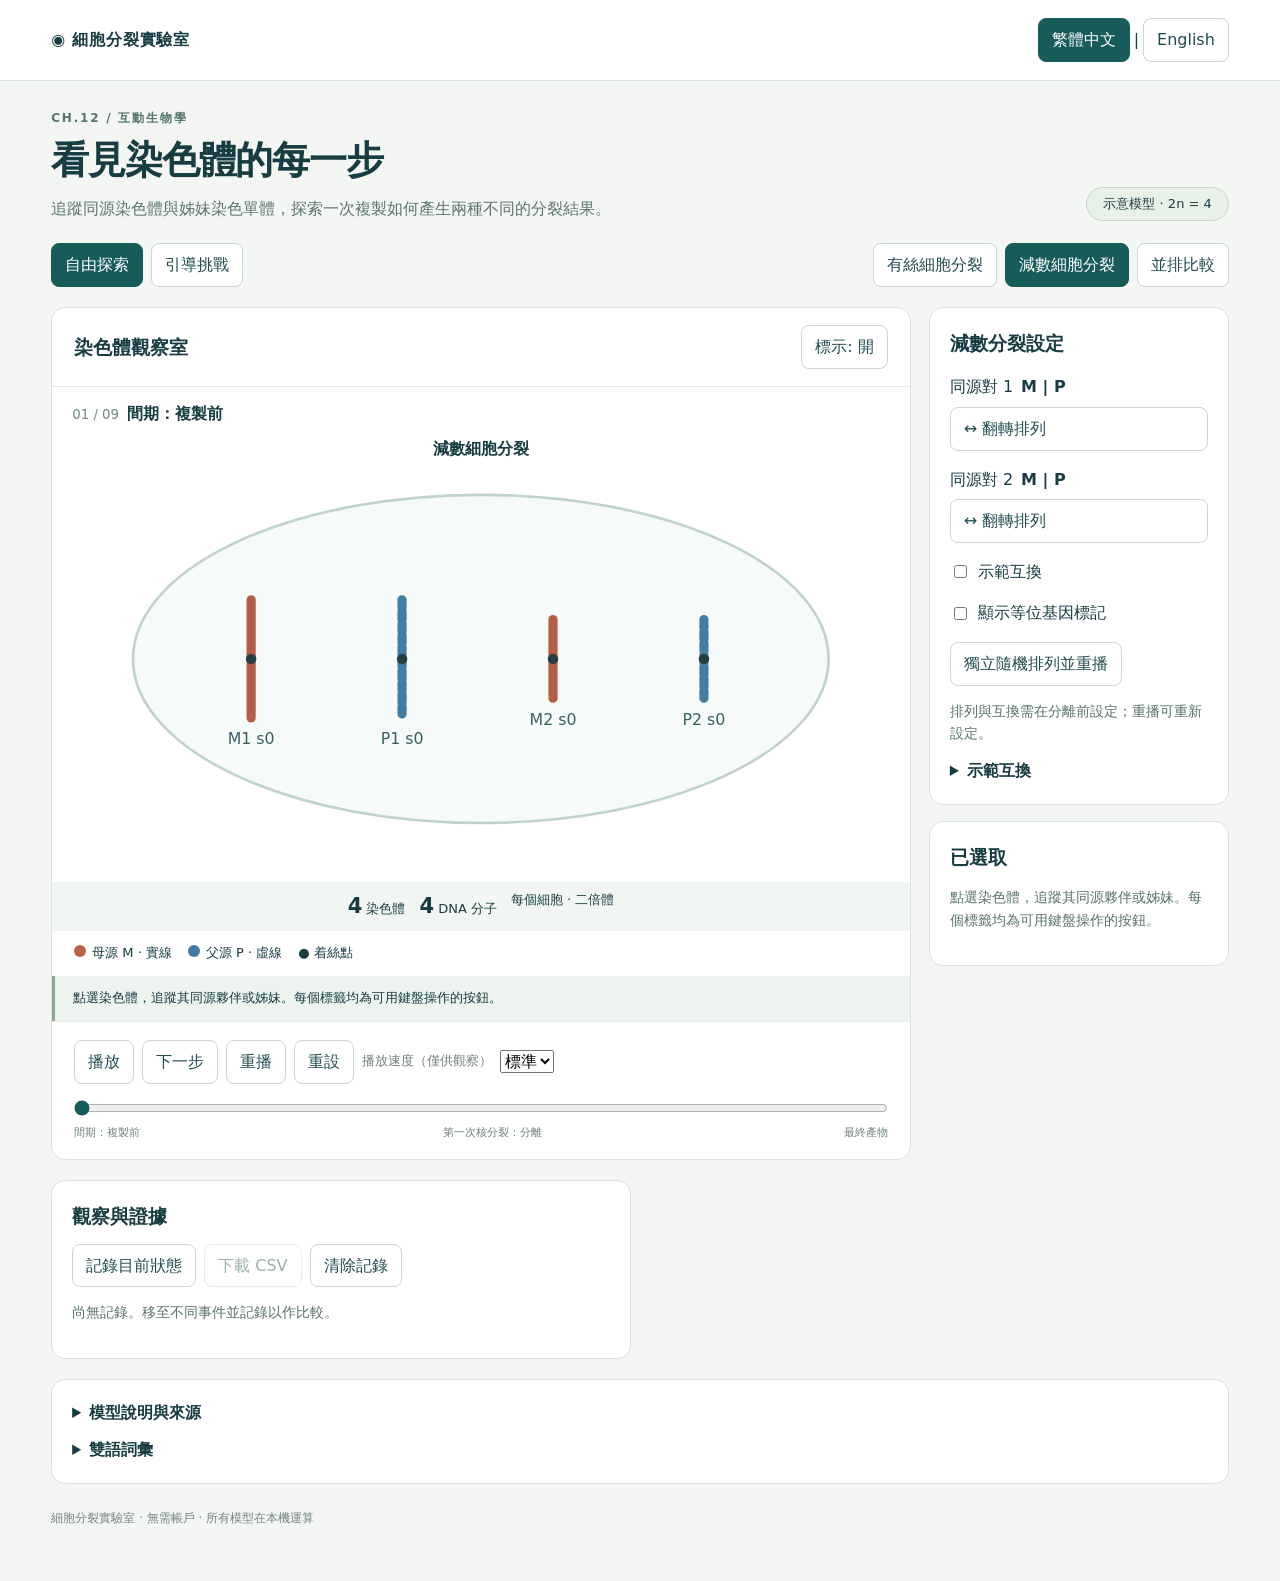
==== offline.html @ e0220c20 "Build bilingual chromosome division lab with offline edition and model checks" ====
<!doctype html><html lang="zh-Hant"><head><meta charset="utf-8"><meta name="viewport" content="width=device-width,initial-scale=1"><meta name="theme-color" content="#123e44"><title>Cell Division Lab</title><style>:root{font-family:Inter,"Noto Sans TC",system-ui,sans-serif;color:#173c42;background:#f3f6f3;line-height:1.6}*{box-sizing:border-box}body{margin:0}header{display:flex;justify-content:space-between;align-items:center;padding:18px 4%;background:#fff;border-bottom:1px solid #d7e1dd;gap:12px}.brand{font-weight:750;color:#173c42;text-decoration:none;letter-spacing:.05em}.language{display:flex;align-items:center;white-space:nowrap;gap:4px}button,select,textarea{font:inherit}button{border:1px solid #c8d7d3;background:#fff;color:#214d51;border-radius:8px;padding:8px 13px;cursor:pointer}button:hover{background:#e6f0ea}button.active,button.primary{background:#185c59;color:white;border-color:#185c59}button:disabled{opacity:.45;cursor:default}:focus-visible{outline:3px solid #d48a37;outline-offset:3px}main{max-width:1440px;margin:auto;padding:28px 4%}h1{font-size:clamp(26px,3vw,40px);line-height:1.25;margin:8px 0 12px;letter-spacing:-.03em}h2{font-size:19px;margin:0 0 12px}h3{font-size:16px}.eyebrow{font-size:12px;letter-spacing:.15em;color:#52766c;font-weight:bold}.intro{display:flex;justify-content:space-between;align-items:end;gap:25px;margin-bottom:22px}.intro p{max-width:790px;color:#5c7474;margin:0}.pill{border:1px solid #c6d8cc;background:#e8f1e8;border-radius:24px;padding:6px 16px;white-space:nowrap;font-size:13px}.toolbar{display:flex;flex-wrap:wrap;gap:8px;margin-bottom:20px}.layout{display:grid;grid-template-columns:minmax(0,1fr) 300px;gap:18px}.card{background:#fff;border:1px solid #d9e3de;border-radius:14px;overflow:hidden}.cardhead{padding:17px 22px;display:flex;justify-content:space-between;align-items:center;border-bottom:1px solid #e5ece8;gap:10px}.cardhead h2{margin:0}.stage{padding:14px 20px 0;display:flex;gap:8px;align-items:baseline}.stage small{color:#708784}.modelgrid{display:grid;grid-template-columns:1fr}.modelgrid.compare{grid-template-columns:1fr 1fr}.model{min-width:0}.model h3{text-align:center;margin:10px 0 0}.model svg{width:100%;display:block;min-height:260px;max-height:420px}.cell{fill:#f6faf8;stroke:#bfd3cc;stroke-width:2}.chromosome{cursor:pointer;outline:none}.chromosome.selected{filter:drop-shadow(0 0 5px #d7a23c)}.chromosome.related{filter:drop-shadow(0 0 3px #598b9d)}.chromosome:hover{opacity:.7}.svgtext{font-size:12px;fill:#375f62}.count{display:flex;justify-content:center;gap:14px;flex-wrap:wrap;padding:8px 10px;font-size:13px;background:#f1f6f2}.count strong{font-size:21px}.transport{padding:18px 22px;border-top:1px solid #e3ebe6}.row{display:flex;gap:8px;align-items:center;flex-wrap:wrap}input[type=range]{accent-color:#185c59;width:100%;margin:16px 0 8px}.events{display:flex;justify-content:space-between;font-size:11px;color:#6c807e;gap:8px}.sidebar{display:grid;align-content:start;gap:16px}.panel{padding:20px}.panel p{font-size:14px;color:#58716e}.control{margin:16px 0}.control label{display:flex;gap:8px;align-items:center}.control button{margin-top:7px;width:100%;text-align:left}.legend{font-size:13px;display:flex;flex-wrap:wrap;gap:16px;padding:12px 22px}.dot{display:inline-block;width:12px;height:12px;border-radius:50%;background:#bb6148;margin-right:6px}.dot.p{background:#447aa0}.notice{padding:12px 18px;background:#edf3ee;border-left:3px solid #8bab91;font-size:13px}.below{margin-top:20px;display:grid;grid-template-columns:1fr 1fr;gap:18px}details summary{cursor:pointer;font-weight:600}details p{font-size:14px}table{border-collapse:collapse;width:100%;font-size:13px}th,td{padding:9px;border-bottom:1px solid #e0e8e3;text-align:left;vertical-align:top}.scroll{overflow-x:auto}textarea{width:100%;min-height:100px;padding:10px;border:1px solid #bdcfc7;border-radius:8px}.feedback{background:#edf4eb;padding:12px;margin-top:12px}.qoptions{display:flex;gap:8px;flex-wrap:wrap;margin:12px 0}.muted{color:#70827d;font-size:13px}.terms{display:grid;grid-template-columns:1fr 1fr;gap:5px 20px;font-size:13px}footer{padding:25px 0;font-size:12px;color:#73847f}@media(max-width:950px){.layout{grid-template-columns:1fr}.sidebar{grid-template-columns:1fr 1fr}.below{grid-template-columns:1fr}.intro{display:block}.pill{display:inline-block;margin-top:14px}}@media(max-width:580px){header{padding:12px 4%}.brand{font-size:12px}.language button{padding:6px;font-size:12px}.sidebar{grid-template-columns:1fr}.modelgrid.compare{grid-template-columns:1fr}.cardhead{padding:14px;flex-wrap:wrap}.transport{padding:14px}.terms{grid-template-columns:1fr}}@media(prefers-reduced-motion:reduce){*{scroll-behavior:auto!important;transition:none!important}}
</style></head><body><header><a class="brand" href="#">◉ <span id="brand"></span></a><div class="language" aria-label="Language"><button id="zh" lang="zh-Hant">繁體中文</button><span>|</span><button id="en" lang="en">English</button></div></header><main id="app"></main><script type="module">
const ids=['M1','P1','M2','P2'];
function chrom(id,sister=0,cross=false){const pair=+id[1],origin=id[0];return {id,pair,origin,sister,loci:[origin, cross&&pair===1&&((origin==='M'&&sister===1)||(origin==='P'&&sister===0))?(origin==='M'?'P':'M'):origin]};}
function products(kind,flips=[false,false],cross=false){if(kind==='mitosis')return [0,1].map(s=>ids.map(id=>chrom(id,s,false)));return [0,1].flatMap(pole=>[0,1].map(s=>[1,2].map((pair,i)=>chrom(`${(pole===0)!==flips[i]?'M':'P'}${pair}`,s,cross))));}
function snapshot(kind,event,flips=[false,false],cross=false){
 const replicated=event>0;
 if(event===0)return {cells:[ids.map(id=>chrom(id))],replicated:false,count:[4,4],scope:'cell',separation:null};
 if(event<4)return {cells:[ids.map(id=>chrom(id,0,kind==='meiosis'&&cross&&event>=2))],replicated,count:[4,8],scope:'cell',separation:null};
 if(kind==='mitosis')return {cells:products(kind),replicated:false,count:[4,4],scope:event===4?'pole':'daughter',separation:event===4?'sisters':null};
 if(event<7)return {cells:[0,1].map(pole=>[1,2].map((pair,i)=>chrom(`${(pole===0)!==flips[i]?'M':'P'}${pair}`,0,cross))),replicated:true,count:[2,4],scope:event===4?'pole':'daughter',separation:event===4?'homologues':null};
 return {cells:products(kind,flips,cross),replicated:false,count:[2,2],scope:event===7?'pole':'product',separation:event===7?'sisters':null};
}

const terms=[['染色體','chromosome'],['同源染色體','homologous chromosomes'],['染色單體','chromatid'],['姊妹染色單體','sister chromatids'],['非姊妹染色單體','non-sister chromatids'],['着絲點','centromere'],['紡錘絲','spindle fibres'],['有絲細胞分裂','mitosis'],['減數細胞分裂','meiosis'],['核分裂','nuclear division'],['細胞質分裂','cytoplasmic division'],['二倍體','diploid'],['單倍體','haploid'],['獨立分配','independent assortment'],['互換','crossing over'],['間期','interphase']];
const dict={
zh:{brand:'細胞分裂實驗室',eyebrow:'CH.12 / 互動生物學',title:'看見染色體的每一步',intro:'追蹤同源染色體與姊妹染色單體，探索一次複製如何產生兩種不同的分裂結果。',badge:'示意模型 · 2n = 4',explore:'自由探索',challenge:'引導挑戰',mitosis:'有絲細胞分裂',meiosis:'減數細胞分裂',compare:'並排比較',sync:'同步概念事件（非相同實際時間）',labels:'標示',on:'開',off:'關',model:'染色體觀察室',play:'播放',pause:'暫停',step:'下一步',reset:'重設',replay:'重播',speed:'播放速度（僅供觀察）',slow:'慢速',normal:'標準',fast:'快速',timeline:'概念事件進度',maternal:'母源 M · 實線',paternal:'父源 P · 虛線',select:'點選染色體，追蹤其同源夥伴或姊妹。每個標籤均為可用鍵盤操作的按鈕。',selected:'已選取',identity:'身份',homologue:'同源夥伴',sister:'姊妹：同一身份的 s0 與 s1（複製後）',settings:'減數分裂設定',pair:'同源對',flip:'翻轉排列',random:'獨立隨機排列並重播',cross:'示範互換',alleles:'顯示等位基因標記',locked:'排列與互換需在分離前設定；重播可重新設定。',crosshelp:'互換示範：同源對 1 的 M1-s1 與 P1-s0 在相同位置互換遠端片段。這是隔離概念的教學設定，並非生物體可選擇的開關。',observations:'觀察與證據',record:'記錄目前狀態',download:'下載 CSV',clear:'清除記錄',empty:'尚無記錄。移至不同事件並記錄以作比較。',trial:'記錄',stage:'事件',counts:'染色體 / DNA 分子',result:'最終組合（每個產物）',scope:'計數範圍',cell:'每個細胞',pole:'每一極／形成中的細胞核',daughter:'每個子細胞',product:'每個最終產物',chromosomes:'染色體',dna:'DNA 分子',ploidy:'倍性',diploid:'二倍體',haploid:'單倍體',repnote:'複製使 DNA 分子由 4 變為 8；着絲點仍未分離，染色體仍為 4。',sistersnote:'姊妹染色單體分離後各自成為染色體。此處顯示每極數目，不是整個尚未分裂的細胞總數。',homologuesnote:'減數分裂 I 分開同源染色體，姊妹着絲點仍相連；染色體數目在此減半。',norep:'兩次減數核分裂之間不再複製 DNA。',variation:'n = 2、沒有互換時，重複分裂可出現四種母／父源組合；單次分裂只產生其中一部分，不一定有四種。',assumptions:'模型說明與來源',assumptionText:'本模型為等分的二維示意圖，時間與長度均非人體實測數據；不表示人類卵子形成四個等大的功能性配子。等位基因在兩個相同位置以 M／P 標記，僅作追蹤；不涉及連鎖計算。紡錘絲為方向示意。成核與細胞質分裂以形成子細胞概括。',source:'依使用者提供的第 12 章規格與雙語詞彙實作；未提供 te_12_c.pdf，未核對印刷頁 12-3–12-20 或課本圖。未另行核對 EDB 文件；此工具不聲稱逐頁課程認證。',glossary:'雙語詞彙',stages:['間期：複製前','間期：DNA 複製後','排列與配對','分離前排列','第一次核分裂：分離','第一次分裂完成','第二次分裂前（無複製）','第二次核分裂：分離','最終產物'],mitStages:['間期：複製前','間期：DNA 複製後','個別染色體排列','分離前排列','姊妹染色單體分離','兩個子細胞','兩個子細胞','兩個子細胞','最終產物'],guide:'預測 → 操作 → 觀察 → 解釋',predict:'先預測，再以模型檢驗。',check:'提交預測',reveal:'顯示解釋',hint:'逐步提示',explain:'以自己的話解釋觀察（不作自動關鍵詞評分）',attempt:'已記錄你的預測。操作模型後，比較以下解釋。',qnext:'下一項挑戰',questions:[['M1 與 P1 是甚麼關係？',['同源染色體','姊妹染色單體'],'它們是長度與相應基因位置相同、來源不同的同源染色體。M1-s0 與 M1-s1 才是姊妹。','點選 M1，再觀察 P1 與姊妹的標示。'],['DNA 複製後，每個細胞有多少條染色體？',['4','8'],'4 條染色體，8 個 DNA 分子。染色體以着絲點計數，複製不等於染色體數目加倍。','把進度移到複製前和複製後，比較計數。'],['減數分裂 I 分開甚麼？',['同源染色體','姊妹染色單體'],'I 分開同源染色體；II 與有絲分裂分開姊妹染色單體。I 後每細胞 2 條染色體、4 個 DNA 分子。','單步走過第一次與第二次分離。'],['減數分裂最後產生甚麼？',['四個單倍體產物','兩個二倍體子細胞'],'減數分裂產生四個單倍體產物（每個 2 條）；有絲分裂產生兩個二倍體子細胞（每個 4 條）。','開啟並排比較，移至最終產物。'],['哪個過程可產生新的染色體片段組合？',['非姊妹染色單體互換','再次複製 DNA'],'互換互相交換相應片段；獨立分配亦增加母／父源染色體組合。第二次減數分裂前沒有再次複製。','開啟互換與等位基因，再比較產物。']],footer:'細胞分裂實驗室 · 無需帳戶 · 所有模型在本機運算',noRecords:'沒有記錄可匯出',orientation:'排列',crossCSV:'互換',time:'播放進度（示意事件）'},
en:{brand:'Cell Division Lab',eyebrow:'CH.12 / INTERACTIVE BIOLOGY',title:'Follow every chromosome',intro:'Track homologues and sister chromatids. Explore how one replication leads to two different division outcomes.',badge:'Schematic model · 2n = 4',explore:'Explore',challenge:'Guided challenge',mitosis:'Mitosis',meiosis:'Meiosis',compare:'Side-by-side',sync:'Synchronised conceptual events (not equal real time)',labels:'Labels',on:'On',off:'Off',model:'Chromosome observatory',play:'Play',pause:'Pause',step:'Next step',reset:'Reset',replay:'Replay',speed:'Playback speed (viewing only)',slow:'Slow',normal:'Normal',fast:'Fast',timeline:'Conceptual event progress',maternal:'Maternal M · solid',paternal:'Paternal P · dashed',select:'Select a chromosome to trace its homologue or sisters. Each tag is a keyboard-accessible button.',selected:'Selected',identity:'Identity',homologue:'Homologue',sister:'Sisters: s0 and s1 of the same identity (after replication)',settings:'Meiosis settings',pair:'Homologous pair',flip:'Flip orientation',random:'Randomise independently and replay',cross:'Demonstrate crossing over',alleles:'Show allele markers',locked:'Set orientation and crossing over before separation; replay to change them.',crosshelp:'Demonstration: M1-s1 and P1-s0 exchange corresponding distal segments reciprocally in pair 1. This teaching toggle isolates a concept; organisms cannot switch it off at will.',observations:'Observations & evidence',record:'Record current state',download:'Download CSV',clear:'Clear records',empty:'No records yet. Record different events to compare them.',trial:'Record',stage:'Event',counts:'Chromosomes / DNA molecules',result:'Final combinations (per product)',scope:'Counting scope',cell:'Per cell',pole:'Per pole / forming nucleus',daughter:'Per daughter cell',product:'Per final product',chromosomes:'Chromosomes',dna:'DNA molecules',ploidy:'Ploidy',diploid:'Diploid',haploid:'Haploid',repnote:'Replication increases DNA molecules from 4 to 8. Centromeres have not separated: there are still 4 chromosomes.',sistersnote:'Once sister chromatids separate, each is a chromosome. Counts here are per pole, not for the whole undivided cell.',homologuesnote:'Meiosis I separates homologous chromosomes while sister centromeres remain joined. Chromosome number is halved here.',norep:'There is no DNA replication between the two meiotic nuclear divisions.',variation:'For n = 2 without crossing over, four maternal/paternal combinations are possible across runs. One meiosis produces only a subset; it need not produce all four.',assumptions:'Model information & sources',assumptionText:'An equal-division 2D schematic: timing and lengths are not measured human data. It does not imply that human oogenesis produces four equal functional gametes. Two matching loci carry M/P origin markers for tracing only, without linkage calculations. Spindle fibres indicate direction. Daughter-cell formation summarises nuclear re-formation and cytoplasmic division.',source:'Implemented from the supplied chapter 12 specification and bilingual glossary. te_12_c.pdf was not supplied; printed pages 12-3–12-20 and textbook figures have not been inspected. EDB documents have not been independently checked; this tool does not claim page-by-page curriculum certification.',glossary:'Bilingual glossary',stages:['Interphase: before replication','Interphase: after DNA replication','Arrangement and pairing','Pre-separation arrangement','First nuclear division: separation','First division complete','Before division II (no replication)','Second nuclear division: separation','Final products'],mitStages:['Interphase: before replication','Interphase: after DNA replication','Individual chromosome arrangement','Pre-separation arrangement','Sister chromatids separate','Two daughter cells','Two daughter cells','Two daughter cells','Final products'],guide:'Predict → operate → observe → explain',predict:'Predict first, then test with the model.',check:'Submit prediction',reveal:'Reveal explanation',hint:'Step-by-step hint',explain:'Explain your observations in your own words (no automated keyword grading)',attempt:'Your prediction is recorded. Operate the model, then compare with this explanation.',qnext:'Next challenge',questions:[['How are M1 and P1 related?',['Homologous chromosomes','Sister chromatids'],'They are homologues of matching length and gene positions, from different parents. M1-s0 and M1-s1 are sisters.','Select M1 and examine P1 and the sister labels.'],['After DNA replication, how many chromosomes are in each cell?',['4','8'],'4 chromosomes and 8 DNA molecules. Count by centromeres: replication does not double chromosome number.','Compare the counts before and after replication.'],['What separates in meiosis I?',['Homologous chromosomes','Sister chromatids'],'I separates homologues; II and mitosis separate sisters. After I, each cell has 2 chromosomes and 4 DNA molecules.','Step through the first and second separation events.'],['What are the final products of meiosis?',['Four haploid products','Two diploid daughter cells'],'Meiosis produces four haploid products (2 chromosomes each); mitosis produces two diploid daughters (4 each).','Use side-by-side comparison at the final event.'],['Which process creates new segment combinations?',['Crossing over between non-sister chromatids','Another DNA replication'],'Crossing over exchanges corresponding segments reciprocally. Independent assortment also varies parental combinations. No replication occurs before meiosis II.','Enable crossing over and allele markers, then compare products.']],footer:'Cell Division Lab · No account required · Models run locally',noRecords:'No records to export',orientation:'Orientation',crossCSV:'Crossing over',time:'Playback progress (schematic event)'}};

let lang;try{lang=localStorage.getItem('cell-language')}catch{}if(!dict[lang])lang='zh';
const s={kind:'meiosis',event:0,flips:[false,false],cross:false,labels:true,alleles:false,compare:false,mode:'explore',playing:false,speed:1200,selected:null,records:[],q:0,choice:null,attempt:false,hint:0,reveal:false,response:''};
let timer;const t=k=>dict[lang][k],esc=x=>String(x).replace(/[&<>"']/g,c=>({'&':'&amp;','<':'&lt;','>':'&gt;','"':'&quot;',"'":'&#39;'}[c]));
const btn=(id,key,active=false)=>`<button id="${id}" class="${active?'active':''}">${t(key)}</button>`;
const stage=(kind,e)=>t(kind==='mitosis'?'mitStages':'stages')[e];
const colour=o=>o==='M'?'#b65e45':'#437da1';
function strand(c,x,y,len,offset=0,cross=false){const a=chrom(c.id,c.sister,cross),dash=a.origin==='P'?'6 3':'';return `<path d="M ${x+offset} ${y-len/2} Q ${x-offset} ${y} ${x+offset} ${y+len/2}" fill="none" stroke="${colour(a.origin)}" stroke-width="7" stroke-linecap="round" stroke-dasharray="${dash}"/>${a.loci[1]!==a.origin?`<path d="M ${x} ${y+len*.2} L ${x+offset} ${y+len/2}" stroke="${colour(a.loci[1])}" stroke-width="7" stroke-dasharray="${a.loci[1]==='P'?'6 3':''}"/>`:''}${s.alleles?`<text x="${x+offset+5}" y="${y-len*.24}" class="svgtext">${a.loci[0]}a</text><text x="${x+offset+5}" y="${y+len*.42}" class="svgtext">${a.loci[1]}b</text>`:''}`}
function drawing(kind){const snap=snapshot(kind,s.event,s.flips,s.cross),n=snap.cells.length;let parts='';const height=n===4?430:320;const positions=n===1?[[300,150]]:n===2?[[155,150],[445,150]]:[[155,112],[445,112],[155,320],[445,320]];
 if(snap.separation)parts+=`<rect x="10" y="8" width="580" height="${height-16}" rx="100" fill="#edf5ef" stroke="#9bbdaf" stroke-dasharray="6 4"/>`;
 snap.cells.forEach((cell,i)=>{const [cx,cy]=positions[i],rx=n===1?265:133,ry=n===4?94:125;parts+=`<ellipse class="cell" stroke-dasharray="${snap.separation?'5 4':''}" cx="${cx}" cy="${cy}" rx="${rx}" ry="${ry}"/>`;
 cell.forEach((c,j)=>{let x,y=cy;const pairing=kind==='meiosis'&&s.event>=2&&s.event<=3;
 if(n===1){x=pairing?(c.pair===1?180:420)+((c.origin==='M')!==s.flips[c.pair-1]?-27:27):125+j*115;}else x=cx+(j-(cell.length-1)/2)*(cell.length===4?53:92);
 const len=c.pair===1?90:60;const exchange=kind==='meiosis'&&s.cross&&s.event>=2;let related=s.selected&&s.selected[1]===c.id[1],selected=s.selected===c.id;
 parts+=`<g class="chromosome ${selected?'selected':related?'related':''}" tabindex="0" role="button" data-chrom="${c.id}" aria-label="${esc(t('identity')+' '+c.id+'; '+t('homologue')+' '+(c.origin==='M'?'P':'M')+c.pair)}">`;
 if(s.event===3||s.event===4||s.event===7)parts+=`<path d="M ${cx} ${cy-ry+12} L ${x} ${y} L ${cx} ${cy+ry-12}" stroke="#b5cec3" stroke-width="1" fill="none"/>`;
 if(snap.replicated){parts+=strand({...c,sister:0},x-5,y,len,-12,exchange)+strand({...c,sister:1},x+5,y,len,12,exchange);}else parts+=strand(c,x,y,len,0,exchange);
 parts+=`<circle cx="${x}" cy="${y}" r="4" fill="#253f45"/>`;
 if(s.labels)parts+=`<text text-anchor="middle" x="${x}" y="${y+len/2+20}" class="svgtext">${c.id}${snap.replicated?' s0·s1':' s'+c.sister}</text>`;
 parts+='</g>';
 });
 });
 return `<div class="model"><h3>${t(kind)}</h3><svg viewBox="0 0 600 ${height}" role="group" aria-label="${esc(t(kind)+' — '+stage(kind,s.event))}">${parts}</svg><div class="count"><span><strong>${snap.count[0]}</strong> ${t('chromosomes')}</span><span><strong>${snap.count[1]}</strong> ${t('dna')}</span><span>${t(snap.scope)} · ${t(kind==='meiosis'&&s.event>=4?'haploid':'diploid')}</span></div></div>`;
}
function note(){if(s.event===1)return t('repnote');if(s.event===4&&s.kind==='meiosis')return t('homologuesnote');if((s.event===4&&s.kind==='mitosis')||s.event===7&&s.kind==='meiosis')return t('sistersnote');if(s.event>=5&&s.kind==='meiosis')return t('norep')+' '+t('variation');return t('select');}
function render(){document.documentElement.lang=lang==='zh'?'zh-Hant':'en-GB';document.title=t('brand');document.getElementById('brand').textContent=t('brand');['zh','en'].forEach(l=>{document.getElementById(l).classList.toggle('active',l===lang);document.getElementById(l).setAttribute('aria-pressed',l===lang)});
 const q=t('questions')[s.q];
 document.getElementById('app').innerHTML=`<div class="intro"><div><div class="eyebrow">${t('eyebrow')}</div><h1>${t('title')}</h1><p>${t('intro')}</p></div><span class="pill">${t('badge')}</span></div><nav class="toolbar" aria-label="${t('model')}">${btn('explore','explore',s.mode==='explore')}${btn('challenge','challenge',s.mode==='challenge')}<span style="flex:1"></span>${btn('mitosis','mitosis',s.kind==='mitosis')}${btn('meiosis','meiosis',s.kind==='meiosis')}${btn('compare','compare',s.compare)}</nav>
 <div class="layout"><section class="card"><div class="cardhead"><h2>${t('model')}</h2><button id="labels" aria-pressed="${s.labels}">${t('labels')}: ${t(s.labels?'on':'off')}</button></div><div class="stage"><small>${String(s.event+1).padStart(2,'0')} / 09</small> <b>${stage(s.kind,s.event)}</b></div>${s.compare?`<div class="muted" style="padding:0 20px">${t('sync')}</div>`:''}<div class="modelgrid ${s.compare?'compare':''}">${s.compare?drawing('mitosis')+drawing('meiosis'):drawing(s.kind)}</div><div class="legend"><span><i class="dot"></i>${t('maternal')}</span><span><i class="dot p"></i>${t('paternal')}</span><span>● ${terms[5][lang==='zh'?0:1]}</span></div><div class="notice">${note()}</div><div class="transport"><div class="row">${btn('play',s.playing?'pause':'play',s.playing)}${btn('step','step')}${btn('replay','replay')}${btn('reset','reset')}<label for="speed" class="muted">${t('speed')}</label><select id="speed"><option value="2200" ${s.speed===2200?'selected':''}>${t('slow')}</option><option value="1200" ${s.speed===1200?'selected':''}>${t('normal')}</option><option value="650" ${s.speed===650?'selected':''}>${t('fast')}</option></select></div><input id="timeline" type="range" min="0" max="8" step="1" value="${s.event}" aria-label="${t('timeline')}"/><div class="events"><span>${t('stages')[0]}</span><span>${t('stages')[4]}</span><span>${t('stages')[8]}</span></div></div></section>
 <aside class="sidebar"><section class="card panel"><h2>${t('settings')}</h2>${[0,1].map(i=>`<div class="control"><label>${t('pair')} ${i+1} <b>${s.flips[i]?'P | M':'M | P'}</b></label><button id="flip${i}" ${s.event>=4?'disabled':''}>↔ ${t('flip')}</button></div>`).join('')}<div class="control"><label><input id="cross" type="checkbox" ${s.cross?'checked':''} ${s.event>=4?'disabled':''}>${t('cross')}</label></div><div class="control"><label><input id="alleles" type="checkbox" ${s.alleles?'checked':''}>${t('alleles')}</label></div>${btn('random','random')}<p>${t('locked')}</p><details><summary>${t('cross')}</summary><p>${t('crosshelp')}</p></details></section><section class="card panel"><h2>${t('selected')}</h2><p>${s.selected?`${t('identity')}: <b>${s.selected}</b><br>${t('homologue')}: <b>${s.selected[0]==='M'?'P':'M'}${s.selected[1]}</b><br>${t('sister')}`:t('select')}</p></section></aside></div>
 <div class="below"><section class="card panel"><h2>${t('observations')}</h2><div class="row">${btn('record','record')}${btn('download','download')}${btn('clear','clear')}</div>${s.records.length?`<div class="scroll"><table><thead><tr><th>${t('trial')}</th><th>${t('stage')}</th><th>${t('counts')}</th><th>${t('result')}</th></tr></thead><tbody>${s.records.map((r,i)=>`<tr><td>${i+1}<br>${t(r.kind)}<br>${t('crossCSV')}: ${t(r.cross?'on':'off')}<br>${r.flips.map(x=>x?'P|M':'M|P').join(' / ')}</td><td>${stage(r.kind,r.event)}</td><td>${r.snap.count.join(' / ')}<br>${t(r.snap.scope)}</td><td>${r.event===8?r.snap.cells.map(c=>c.map(a=>`${a.id}-s${a.sister} [${a.loci.join('·')}]`).join(' + ')).join('<br>'):'—'}</td></tr>`).join('')}</tbody></table></div>`:`<p class="muted">${t('empty')}</p>`}</section>
 <section class="card panel" ${s.mode!=='challenge'?'hidden':''}><div class="eyebrow">${s.q+1} / 5</div><h2>${t('guide')}</h2><h3>${q[0]}</h3><p>${t('predict')}</p><div class="qoptions">${q[1].map((a,i)=>`<button data-choice="${i}" class="${s.choice===i?'active':''}">${a}</button>`).join('')}</div><div class="row">${btn('check','check')}${btn('hint','hint')}${btn('reveal','reveal')}</div>${s.hint?`<p class="notice">${q[3]}${s.hint>1?' '+t('predict'):''}</p>`:''}${s.attempt||s.reveal?`<div class="feedback">${s.attempt?t('attempt')+'<br>':''}${q[2]}</div>`:''}<label for="response"><p>${t('explain')}</p></label><textarea id="response">${esc(s.response)}</textarea>${btn('qnext','qnext')}</section></div>
 <section class="card panel" style="margin-top:20px"><details><summary>${t('assumptions')}</summary><p>${t('assumptionText')}</p><p>${t('source')}</p><p>${t('crosshelp')}</p><p>${t('variation')}</p></details><details style="margin-top:12px"><summary>${t('glossary')}</summary><div class="terms">${terms.map(a=>`<span>${a[lang==='zh'?0:1]} — ${a[lang==='zh'?1:0]}</span>`).join('')}</div></details></section><footer>${t('footer')}</footer>`;
 bind();}
function stop(){s.playing=false;clearInterval(timer)}
function tick(){if(s.event>=8){stop();render();return}s.event++;if(s.event===8)stop();render()}
function start(){stop();if(s.event===8)s.event=0;s.playing=true;timer=setInterval(tick,s.speed)}
function csv(){if(!s.records.length)return;const rows=[[t('trial'),t('mitosis')+'/'+t('meiosis'),t('stage'),t('scope'),t('chromosomes'),t('dna'),t('orientation'),t('crossCSV'),t('result')],...s.records.map((r,i)=>[i+1,t(r.kind),stage(r.kind,r.event),t(r.snap.scope),...r.snap.count,r.flips.map(x=>x?'P|M':'M|P').join(';'),t(r.cross?'on':'off'),JSON.stringify(r.snap.cells)])];const blob=new Blob(['\ufeff'+rows.map(row=>row.map(v=>'"'+String(v).replaceAll('"','""')+'"').join(',')).join('\r\n')],{type:'text/csv;charset=utf-8'}),url=URL.createObjectURL(blob),a=document.createElement('a');a.href=url;a.download=lang==='zh'?'細胞分裂觀察.csv':'cell-division-observations.csv';a.click();setTimeout(()=>URL.revokeObjectURL(url),1000)}
function bind(){const on=(id,fn)=>{const el=document.getElementById(id);if(el)el.onclick=()=>{fn();render()}};['explore','challenge'].forEach(m=>on(m,()=>s.mode=m));['mitosis','meiosis'].forEach(k=>on(k,()=>s.kind=k));on('compare',()=>s.compare=!s.compare);on('labels',()=>s.labels=!s.labels);on('play',()=>s.playing?stop():start());on('step',()=>{stop();tick()});on('replay',()=>{stop();s.event=0});on('reset',()=>{stop();Object.assign(s,{event:0,flips:[false,false],cross:false,selected:null})});on('random',()=>{stop();s.flips=[Math.random()<.5,Math.random()<.5];s.event=0});[0,1].forEach(i=>on('flip'+i,()=>s.flips[i]=!s.flips[i]));on('record',()=>s.records.push(structuredClone({kind:s.kind,event:s.event,flips:s.flips,cross:s.kind==='meiosis'&&s.cross,snap:snapshot(s.kind,s.event,s.flips,s.cross),elapsedEvent:s.event,selection:s.selected})));on('clear',()=>s.records=[]);on('download',csv);on('check',()=>{if(s.choice!==null)s.attempt=true});document.getElementById('check').disabled=s.choice===null;document.getElementById('download').disabled=!s.records.length;on('hint',()=>s.hint++);on('reveal',()=>s.reveal=true);on('qnext',()=>{s.q=(s.q+1)%5;Object.assign(s,{choice:null,attempt:false,reveal:false,hint:0,response:''})});document.getElementById('response').oninput=e=>s.response=e.target.value;document.getElementById('timeline').oninput=e=>{stop();s.event=+e.target.value;render()};document.getElementById('speed').onchange=e=>{s.speed=+e.target.value;if(s.playing)start();render()};['cross','alleles'].forEach(k=>document.getElementById(k).onchange=e=>{s[k]=e.target.checked;render()});document.querySelectorAll('[data-choice]').forEach(el=>el.onclick=()=>{s.choice=+el.dataset.choice;render()});document.querySelectorAll('[data-chrom]').forEach(el=>{const choose=()=>{s.selected=el.dataset.chrom;render()};el.onclick=choose;el.onkeydown=e=>{if(e.key==='Enter'||e.key===' '){e.preventDefault();choose()}}});}
['zh','en'].forEach(l=>document.getElementById(l).onclick=()=>{lang=l;try{localStorage.setItem('cell-language',l)}catch{}render()});
render();
</script></body></html>
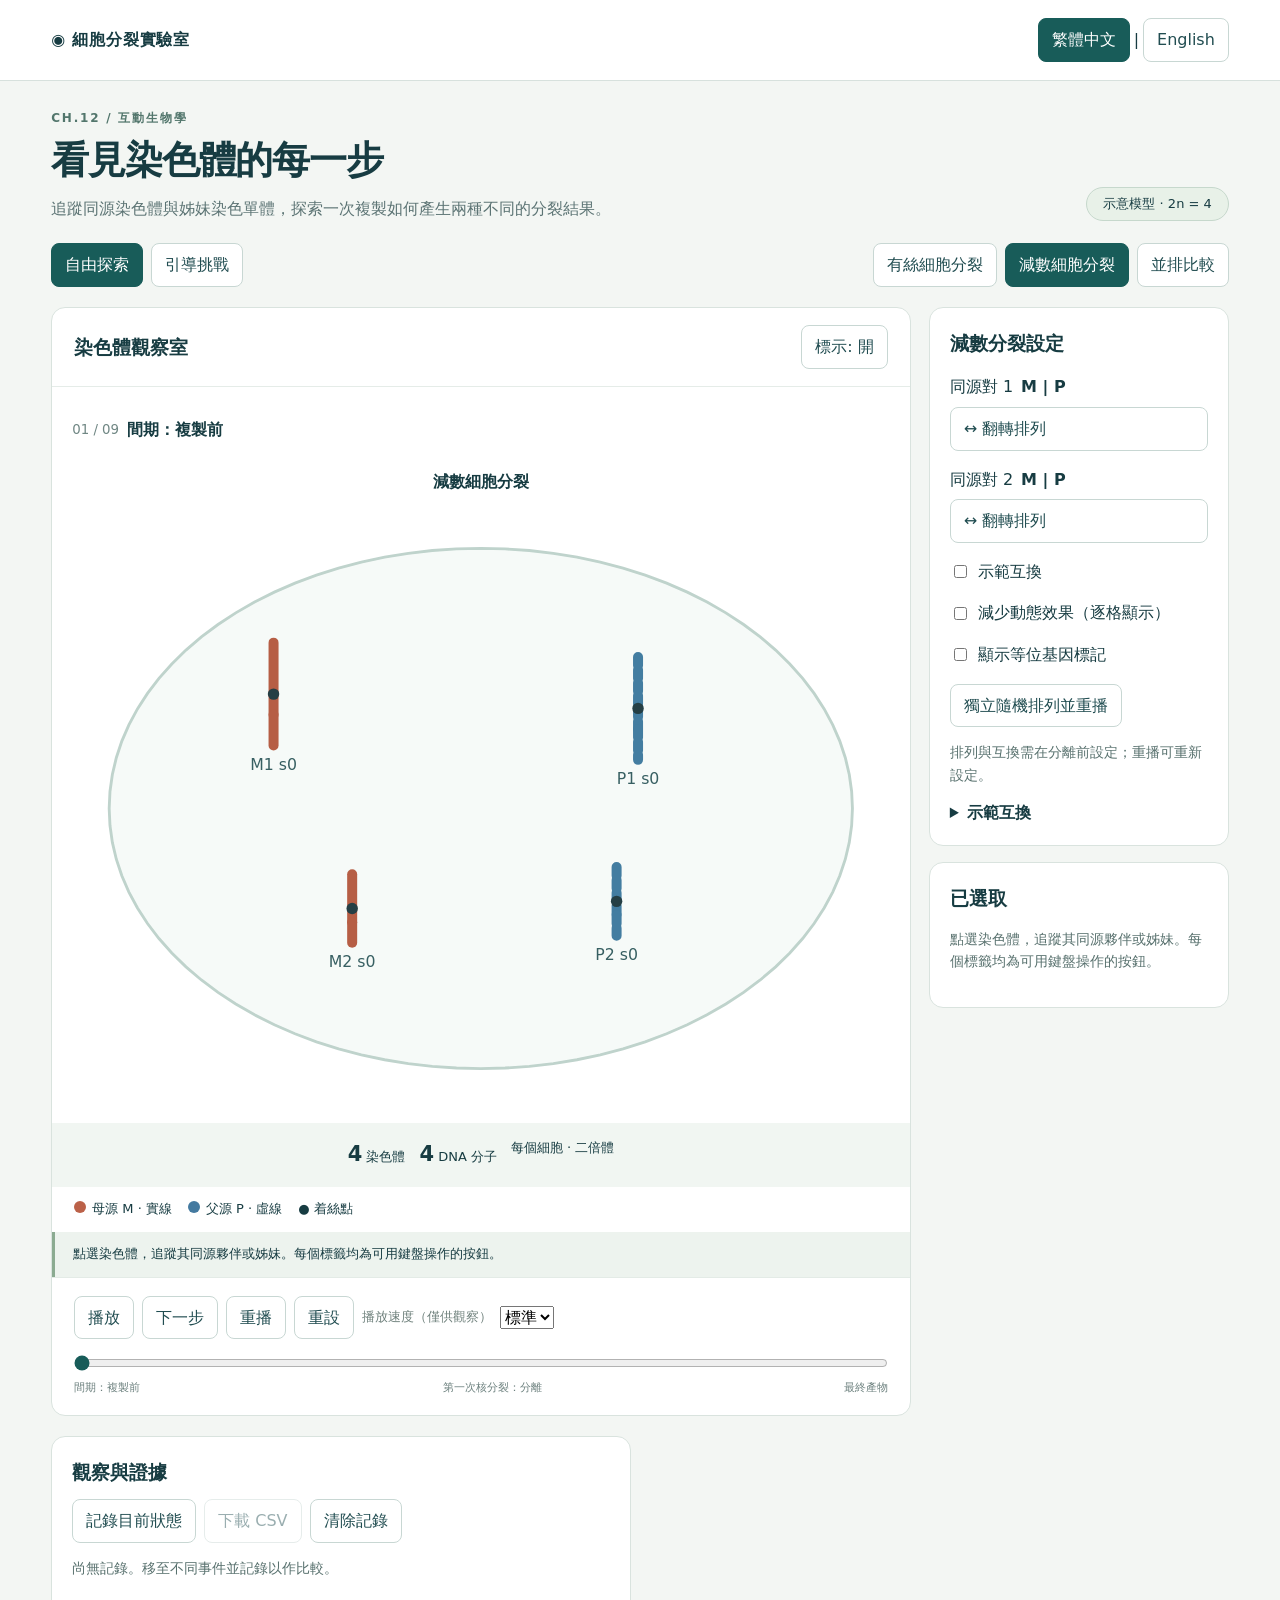
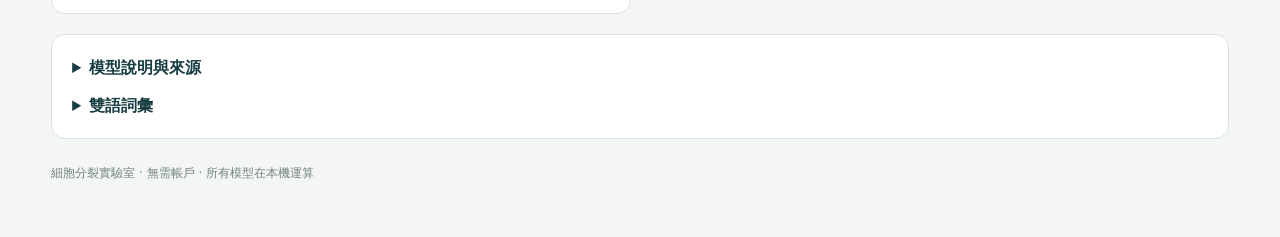
==== commit a6b19a8b: "Animate continuous chromosome movement along consistent spindle axes" ====
--- a/offline.html
+++ b/offline.html
@@ -1,4 +1,10 @@
 <!doctype html><html lang="zh-Hant"><head><meta charset="utf-8"><meta name="viewport" content="width=device-width,initial-scale=1"><meta name="theme-color" content="#123e44"><title>Cell Division Lab</title><style>:root{font-family:Inter,"Noto Sans TC",system-ui,sans-serif;color:#173c42;background:#f3f6f3;line-height:1.6}*{box-sizing:border-box}body{margin:0}header{display:flex;justify-content:space-between;align-items:center;padding:18px 4%;background:#fff;border-bottom:1px solid #d7e1dd;gap:12px}.brand{font-weight:750;color:#173c42;text-decoration:none;letter-spacing:.05em}.language{display:flex;align-items:center;white-space:nowrap;gap:4px}button,select,textarea{font:inherit}button{border:1px solid #c8d7d3;background:#fff;color:#214d51;border-radius:8px;padding:8px 13px;cursor:pointer}button:hover{background:#e6f0ea}button.active,button.primary{background:#185c59;color:white;border-color:#185c59}button:disabled{opacity:.45;cursor:default}:focus-visible{outline:3px solid #d48a37;outline-offset:3px}main{max-width:1440px;margin:auto;padding:28px 4%}h1{font-size:clamp(26px,3vw,40px);line-height:1.25;margin:8px 0 12px;letter-spacing:-.03em}h2{font-size:19px;margin:0 0 12px}h3{font-size:16px}.eyebrow{font-size:12px;letter-spacing:.15em;color:#52766c;font-weight:bold}.intro{display:flex;justify-content:space-between;align-items:end;gap:25px;margin-bottom:22px}.intro p{max-width:790px;color:#5c7474;margin:0}.pill{border:1px solid #c6d8cc;background:#e8f1e8;border-radius:24px;padding:6px 16px;white-space:nowrap;font-size:13px}.toolbar{display:flex;flex-wrap:wrap;gap:8px;margin-bottom:20px}.layout{display:grid;grid-template-columns:minmax(0,1fr) 300px;gap:18px}.card{background:#fff;border:1px solid #d9e3de;border-radius:14px;overflow:hidden}.cardhead{padding:17px 22px;display:flex;justify-content:space-between;align-items:center;border-bottom:1px solid #e5ece8;gap:10px}.cardhead h2{margin:0}.stage{padding:14px 20px 0;display:flex;gap:8px;align-items:baseline}.stage small{color:#708784}.modelgrid{display:grid;grid-template-columns:1fr}.modelgrid.compare{grid-template-columns:1fr 1fr}.model{min-width:0}.model h3{text-align:center;margin:10px 0 0}.model svg{width:100%;display:block;min-height:260px;max-height:420px}.cell{fill:#f6faf8;stroke:#bfd3cc;stroke-width:2}.chromosome{cursor:pointer;outline:none}.chromosome.selected{filter:drop-shadow(0 0 5px #d7a23c)}.chromosome.related{filter:drop-shadow(0 0 3px #598b9d)}.chromosome:hover{opacity:.7}.svgtext{font-size:12px;fill:#375f62}.count{display:flex;justify-content:center;gap:14px;flex-wrap:wrap;padding:8px 10px;font-size:13px;background:#f1f6f2}.count strong{font-size:21px}.transport{padding:18px 22px;border-top:1px solid #e3ebe6}.row{display:flex;gap:8px;align-items:center;flex-wrap:wrap}input[type=range]{accent-color:#185c59;width:100%;margin:16px 0 8px}.events{display:flex;justify-content:space-between;font-size:11px;color:#6c807e;gap:8px}.sidebar{display:grid;align-content:start;gap:16px}.panel{padding:20px}.panel p{font-size:14px;color:#58716e}.control{margin:16px 0}.control label{display:flex;gap:8px;align-items:center}.control button{margin-top:7px;width:100%;text-align:left}.legend{font-size:13px;display:flex;flex-wrap:wrap;gap:16px;padding:12px 22px}.dot{display:inline-block;width:12px;height:12px;border-radius:50%;background:#bb6148;margin-right:6px}.dot.p{background:#447aa0}.notice{padding:12px 18px;background:#edf3ee;border-left:3px solid #8bab91;font-size:13px}.below{margin-top:20px;display:grid;grid-template-columns:1fr 1fr;gap:18px}details summary{cursor:pointer;font-weight:600}details p{font-size:14px}table{border-collapse:collapse;width:100%;font-size:13px}th,td{padding:9px;border-bottom:1px solid #e0e8e3;text-align:left;vertical-align:top}.scroll{overflow-x:auto}textarea{width:100%;min-height:100px;padding:10px;border:1px solid #bdcfc7;border-radius:8px}.feedback{background:#edf4eb;padding:12px;margin-top:12px}.qoptions{display:flex;gap:8px;flex-wrap:wrap;margin:12px 0}.muted{color:#70827d;font-size:13px}.terms{display:grid;grid-template-columns:1fr 1fr;gap:5px 20px;font-size:13px}footer{padding:25px 0;font-size:12px;color:#73847f}@media(max-width:950px){.layout{grid-template-columns:1fr}.sidebar{grid-template-columns:1fr 1fr}.below{grid-template-columns:1fr}.intro{display:block}.pill{display:inline-block;margin-top:14px}}@media(max-width:580px){header{padding:12px 4%}.brand{font-size:12px}.language button{padding:6px;font-size:12px}.sidebar{grid-template-columns:1fr}.modelgrid.compare{grid-template-columns:1fr}.cardhead{padding:14px;flex-wrap:wrap}.transport{padding:14px}.terms{grid-template-columns:1fr}}@media(prefers-reduced-motion:reduce){*{scroll-behavior:auto!important;transition:none!important}}
+/* The SVG viewport stays fixed while its keyed chromosomes move each frame. */
+.model svg{aspect-ratio:600/440;min-height:0;max-height:none;touch-action:pan-y}
+.segments{pointer-events:none}.origin-label{font-size:11px}.allele-proximal,.allele-distal{font-size:10px}
+.checkpoint-label{flex-basis:100%;text-align:center;font-size:11px;color:#627e73}.count{min-height:64px;align-content:center}
+.stage{min-height:72px;align-items:center}.chromosome{stroke-linejoin:round}
+@media(max-width:580px){.stage{min-height:82px}.origin-label{font-size:12px}}
 </style></head><body><header><a class="brand" href="#">◉ <span id="brand"></span></a><div class="language" aria-label="Language"><button id="zh" lang="zh-Hant">繁體中文</button><span>|</span><button id="en" lang="en">English</button></div></header><main id="app"></main><script type="module">
 const ids=['M1','P1','M2','P2'];
 function chrom(id,sister=0,cross=false){const pair=+id[1],origin=id[0];return {id,pair,origin,sister,loci:[origin, cross&&pair===1&&((origin==='M'&&sister===1)||(origin==='P'&&sister===0))?(origin==='M'?'P':'M'):origin]};}
@@ -14,47 +20,219 @@
 
 const terms=[['染色體','chromosome'],['同源染色體','homologous chromosomes'],['染色單體','chromatid'],['姊妹染色單體','sister chromatids'],['非姊妹染色單體','non-sister chromatids'],['着絲點','centromere'],['紡錘絲','spindle fibres'],['有絲細胞分裂','mitosis'],['減數細胞分裂','meiosis'],['核分裂','nuclear division'],['細胞質分裂','cytoplasmic division'],['二倍體','diploid'],['單倍體','haploid'],['獨立分配','independent assortment'],['互換','crossing over'],['間期','interphase']];
 const dict={
-zh:{brand:'細胞分裂實驗室',eyebrow:'CH.12 / 互動生物學',title:'看見染色體的每一步',intro:'追蹤同源染色體與姊妹染色單體，探索一次複製如何產生兩種不同的分裂結果。',badge:'示意模型 · 2n = 4',explore:'自由探索',challenge:'引導挑戰',mitosis:'有絲細胞分裂',meiosis:'減數細胞分裂',compare:'並排比較',sync:'同步概念事件（非相同實際時間）',labels:'標示',on:'開',off:'關',model:'染色體觀察室',play:'播放',pause:'暫停',step:'下一步',reset:'重設',replay:'重播',speed:'播放速度（僅供觀察）',slow:'慢速',normal:'標準',fast:'快速',timeline:'概念事件進度',maternal:'母源 M · 實線',paternal:'父源 P · 虛線',select:'點選染色體，追蹤其同源夥伴或姊妹。每個標籤均為可用鍵盤操作的按鈕。',selected:'已選取',identity:'身份',homologue:'同源夥伴',sister:'姊妹：同一身份的 s0 與 s1（複製後）',settings:'減數分裂設定',pair:'同源對',flip:'翻轉排列',random:'獨立隨機排列並重播',cross:'示範互換',alleles:'顯示等位基因標記',locked:'排列與互換需在分離前設定；重播可重新設定。',crosshelp:'互換示範：同源對 1 的 M1-s1 與 P1-s0 在相同位置互換遠端片段。這是隔離概念的教學設定，並非生物體可選擇的開關。',observations:'觀察與證據',record:'記錄目前狀態',download:'下載 CSV',clear:'清除記錄',empty:'尚無記錄。移至不同事件並記錄以作比較。',trial:'記錄',stage:'事件',counts:'染色體 / DNA 分子',result:'最終組合（每個產物）',scope:'計數範圍',cell:'每個細胞',pole:'每一極／形成中的細胞核',daughter:'每個子細胞',product:'每個最終產物',chromosomes:'染色體',dna:'DNA 分子',ploidy:'倍性',diploid:'二倍體',haploid:'單倍體',repnote:'複製使 DNA 分子由 4 變為 8；着絲點仍未分離，染色體仍為 4。',sistersnote:'姊妹染色單體分離後各自成為染色體。此處顯示每極數目，不是整個尚未分裂的細胞總數。',homologuesnote:'減數分裂 I 分開同源染色體，姊妹着絲點仍相連；染色體數目在此減半。',norep:'兩次減數核分裂之間不再複製 DNA。',variation:'n = 2、沒有互換時，重複分裂可出現四種母／父源組合；單次分裂只產生其中一部分，不一定有四種。',assumptions:'模型說明與來源',assumptionText:'本模型為等分的二維示意圖，時間與長度均非人體實測數據；不表示人類卵子形成四個等大的功能性配子。等位基因在兩個相同位置以 M／P 標記，僅作追蹤；不涉及連鎖計算。紡錘絲為方向示意。成核與細胞質分裂以形成子細胞概括。',source:'依使用者提供的第 12 章規格與雙語詞彙實作；未提供 te_12_c.pdf，未核對印刷頁 12-3–12-20 或課本圖。未另行核對 EDB 文件；此工具不聲稱逐頁課程認證。',glossary:'雙語詞彙',stages:['間期：複製前','間期：DNA 複製後','排列與配對','分離前排列','第一次核分裂：分離','第一次分裂完成','第二次分裂前（無複製）','第二次核分裂：分離','最終產物'],mitStages:['間期：複製前','間期：DNA 複製後','個別染色體排列','分離前排列','姊妹染色單體分離','兩個子細胞','兩個子細胞','兩個子細胞','最終產物'],guide:'預測 → 操作 → 觀察 → 解釋',predict:'先預測，再以模型檢驗。',check:'提交預測',reveal:'顯示解釋',hint:'逐步提示',explain:'以自己的話解釋觀察（不作自動關鍵詞評分）',attempt:'已記錄你的預測。操作模型後，比較以下解釋。',qnext:'下一項挑戰',questions:[['M1 與 P1 是甚麼關係？',['同源染色體','姊妹染色單體'],'它們是長度與相應基因位置相同、來源不同的同源染色體。M1-s0 與 M1-s1 才是姊妹。','點選 M1，再觀察 P1 與姊妹的標示。'],['DNA 複製後，每個細胞有多少條染色體？',['4','8'],'4 條染色體，8 個 DNA 分子。染色體以着絲點計數，複製不等於染色體數目加倍。','把進度移到複製前和複製後，比較計數。'],['減數分裂 I 分開甚麼？',['同源染色體','姊妹染色單體'],'I 分開同源染色體；II 與有絲分裂分開姊妹染色單體。I 後每細胞 2 條染色體、4 個 DNA 分子。','單步走過第一次與第二次分離。'],['減數分裂最後產生甚麼？',['四個單倍體產物','兩個二倍體子細胞'],'減數分裂產生四個單倍體產物（每個 2 條）；有絲分裂產生兩個二倍體子細胞（每個 4 條）。','開啟並排比較，移至最終產物。'],['哪個過程可產生新的染色體片段組合？',['非姊妹染色單體互換','再次複製 DNA'],'互換互相交換相應片段；獨立分配亦增加母／父源染色體組合。第二次減數分裂前沒有再次複製。','開啟互換與等位基因，再比較產物。']],footer:'細胞分裂實驗室 · 無需帳戶 · 所有模型在本機運算',noRecords:'沒有記錄可匯出',orientation:'排列',crossCSV:'互換',time:'播放進度（示意事件）'},
-en:{brand:'Cell Division Lab',eyebrow:'CH.12 / INTERACTIVE BIOLOGY',title:'Follow every chromosome',intro:'Track homologues and sister chromatids. Explore how one replication leads to two different division outcomes.',badge:'Schematic model · 2n = 4',explore:'Explore',challenge:'Guided challenge',mitosis:'Mitosis',meiosis:'Meiosis',compare:'Side-by-side',sync:'Synchronised conceptual events (not equal real time)',labels:'Labels',on:'On',off:'Off',model:'Chromosome observatory',play:'Play',pause:'Pause',step:'Next step',reset:'Reset',replay:'Replay',speed:'Playback speed (viewing only)',slow:'Slow',normal:'Normal',fast:'Fast',timeline:'Conceptual event progress',maternal:'Maternal M · solid',paternal:'Paternal P · dashed',select:'Select a chromosome to trace its homologue or sisters. Each tag is a keyboard-accessible button.',selected:'Selected',identity:'Identity',homologue:'Homologue',sister:'Sisters: s0 and s1 of the same identity (after replication)',settings:'Meiosis settings',pair:'Homologous pair',flip:'Flip orientation',random:'Randomise independently and replay',cross:'Demonstrate crossing over',alleles:'Show allele markers',locked:'Set orientation and crossing over before separation; replay to change them.',crosshelp:'Demonstration: M1-s1 and P1-s0 exchange corresponding distal segments reciprocally in pair 1. This teaching toggle isolates a concept; organisms cannot switch it off at will.',observations:'Observations & evidence',record:'Record current state',download:'Download CSV',clear:'Clear records',empty:'No records yet. Record different events to compare them.',trial:'Record',stage:'Event',counts:'Chromosomes / DNA molecules',result:'Final combinations (per product)',scope:'Counting scope',cell:'Per cell',pole:'Per pole / forming nucleus',daughter:'Per daughter cell',product:'Per final product',chromosomes:'Chromosomes',dna:'DNA molecules',ploidy:'Ploidy',diploid:'Diploid',haploid:'Haploid',repnote:'Replication increases DNA molecules from 4 to 8. Centromeres have not separated: there are still 4 chromosomes.',sistersnote:'Once sister chromatids separate, each is a chromosome. Counts here are per pole, not for the whole undivided cell.',homologuesnote:'Meiosis I separates homologous chromosomes while sister centromeres remain joined. Chromosome number is halved here.',norep:'There is no DNA replication between the two meiotic nuclear divisions.',variation:'For n = 2 without crossing over, four maternal/paternal combinations are possible across runs. One meiosis produces only a subset; it need not produce all four.',assumptions:'Model information & sources',assumptionText:'An equal-division 2D schematic: timing and lengths are not measured human data. It does not imply that human oogenesis produces four equal functional gametes. Two matching loci carry M/P origin markers for tracing only, without linkage calculations. Spindle fibres indicate direction. Daughter-cell formation summarises nuclear re-formation and cytoplasmic division.',source:'Implemented from the supplied chapter 12 specification and bilingual glossary. te_12_c.pdf was not supplied; printed pages 12-3–12-20 and textbook figures have not been inspected. EDB documents have not been independently checked; this tool does not claim page-by-page curriculum certification.',glossary:'Bilingual glossary',stages:['Interphase: before replication','Interphase: after DNA replication','Arrangement and pairing','Pre-separation arrangement','First nuclear division: separation','First division complete','Before division II (no replication)','Second nuclear division: separation','Final products'],mitStages:['Interphase: before replication','Interphase: after DNA replication','Individual chromosome arrangement','Pre-separation arrangement','Sister chromatids separate','Two daughter cells','Two daughter cells','Two daughter cells','Final products'],guide:'Predict → operate → observe → explain',predict:'Predict first, then test with the model.',check:'Submit prediction',reveal:'Reveal explanation',hint:'Step-by-step hint',explain:'Explain your observations in your own words (no automated keyword grading)',attempt:'Your prediction is recorded. Operate the model, then compare with this explanation.',qnext:'Next challenge',questions:[['How are M1 and P1 related?',['Homologous chromosomes','Sister chromatids'],'They are homologues of matching length and gene positions, from different parents. M1-s0 and M1-s1 are sisters.','Select M1 and examine P1 and the sister labels.'],['After DNA replication, how many chromosomes are in each cell?',['4','8'],'4 chromosomes and 8 DNA molecules. Count by centromeres: replication does not double chromosome number.','Compare the counts before and after replication.'],['What separates in meiosis I?',['Homologous chromosomes','Sister chromatids'],'I separates homologues; II and mitosis separate sisters. After I, each cell has 2 chromosomes and 4 DNA molecules.','Step through the first and second separation events.'],['What are the final products of meiosis?',['Four haploid products','Two diploid daughter cells'],'Meiosis produces four haploid products (2 chromosomes each); mitosis produces two diploid daughters (4 each).','Use side-by-side comparison at the final event.'],['Which process creates new segment combinations?',['Crossing over between non-sister chromatids','Another DNA replication'],'Crossing over exchanges corresponding segments reciprocally. Independent assortment also varies parental combinations. No replication occurs before meiosis II.','Enable crossing over and allele markers, then compare products.']],footer:'Cell Division Lab · No account required · Models run locally',noRecords:'No records to export',orientation:'Orientation',crossCSV:'Crossing over',time:'Playback progress (schematic event)'}};
+zh:{lastCheckpoint:'上一個完整檢查點',transitionNote:'染色體正在移動。數目欄參照上一個完整檢查點及其計數範圍；可暫停在任何位置，或按「下一步」移至下一檢查點。',reducedMotion:'減少動態效果（逐格顯示）',brand:'細胞分裂實驗室',eyebrow:'CH.12 / 互動生物學',title:'看見染色體的每一步',intro:'追蹤同源染色體與姊妹染色單體，探索一次複製如何產生兩種不同的分裂結果。',badge:'示意模型 · 2n = 4',explore:'自由探索',challenge:'引導挑戰',mitosis:'有絲細胞分裂',meiosis:'減數細胞分裂',compare:'並排比較',sync:'同步概念事件（非相同實際時間）',labels:'標示',on:'開',off:'關',model:'染色體觀察室',play:'播放',pause:'暫停',step:'下一步',reset:'重設',replay:'重播',speed:'播放速度（僅供觀察）',slow:'慢速',normal:'標準',fast:'快速',timeline:'概念事件進度',maternal:'母源 M · 實線',paternal:'父源 P · 虛線',select:'點選染色體，追蹤其同源夥伴或姊妹。每個標籤均為可用鍵盤操作的按鈕。',selected:'已選取',identity:'身份',homologue:'同源夥伴',sister:'姊妹：同一身份的 s0 與 s1（複製後）',settings:'減數分裂設定',pair:'同源對',flip:'翻轉排列',random:'獨立隨機排列並重播',cross:'示範互換',alleles:'顯示等位基因標記',locked:'排列與互換需在分離前設定；重播可重新設定。',crosshelp:'互換示範：同源對 1 的 M1-s1 與 P1-s0 在相同位置互換遠端片段。這是隔離概念的教學設定，並非生物體可選擇的開關。',observations:'觀察與證據',record:'記錄目前狀態',download:'下載 CSV',clear:'清除記錄',empty:'尚無記錄。移至不同事件並記錄以作比較。',trial:'記錄',stage:'事件',counts:'染色體 / DNA 分子',result:'最終組合（每個產物）',scope:'計數範圍',cell:'每個細胞',pole:'每一極／形成中的細胞核',daughter:'每個子細胞',product:'每個最終產物',chromosomes:'染色體',dna:'DNA 分子',ploidy:'倍性',diploid:'二倍體',haploid:'單倍體',repnote:'複製使 DNA 分子由 4 變為 8；着絲點仍未分離，染色體仍為 4。',sistersnote:'姊妹染色單體分離後各自成為染色體。此處顯示每極數目，不是整個尚未分裂的細胞總數。',homologuesnote:'減數分裂 I 分開同源染色體，姊妹着絲點仍相連；染色體數目在此減半。',norep:'兩次減數核分裂之間不再複製 DNA。',variation:'n = 2、沒有互換時，重複分裂可出現四種母／父源組合；單次分裂只產生其中一部分，不一定有四種。',assumptions:'模型說明與來源',assumptionText:'本模型為等分的二維示意圖，時間與長度均非人體實測數據；不表示人類卵子形成四個等大的功能性配子。等位基因在兩個相同位置以 M／P 標記，僅作追蹤；不涉及連鎖計算。紡錘絲為方向示意。成核與細胞質分裂以形成子細胞概括。',source:'依使用者提供的第 12 章規格與雙語詞彙實作；未提供 te_12_c.pdf，未核對印刷頁 12-3–12-20 或課本圖。未另行核對 EDB 文件；此工具不聲稱逐頁課程認證。',glossary:'雙語詞彙',stages:['間期：複製前','間期：DNA 複製後','排列與配對','分離前排列','第一次核分裂：分離','第一次分裂完成','第二次分裂前（無複製）','第二次核分裂：分離','最終產物'],mitStages:['間期：複製前','間期：DNA 複製後','個別染色體排列','分離前排列','姊妹染色單體分離','兩個子細胞','兩個子細胞','兩個子細胞','最終產物'],guide:'預測 → 操作 → 觀察 → 解釋',predict:'先預測，再以模型檢驗。',check:'提交預測',reveal:'顯示解釋',hint:'逐步提示',explain:'以自己的話解釋觀察（不作自動關鍵詞評分）',attempt:'已記錄你的預測。操作模型後，比較以下解釋。',qnext:'下一項挑戰',questions:[['M1 與 P1 是甚麼關係？',['同源染色體','姊妹染色單體'],'它們是長度與相應基因位置相同、來源不同的同源染色體。M1-s0 與 M1-s1 才是姊妹。','點選 M1，再觀察 P1 與姊妹的標示。'],['DNA 複製後，每個細胞有多少條染色體？',['4','8'],'4 條染色體，8 個 DNA 分子。染色體以着絲點計數，複製不等於染色體數目加倍。','把進度移到複製前和複製後，比較計數。'],['減數分裂 I 分開甚麼？',['同源染色體','姊妹染色單體'],'I 分開同源染色體；II 與有絲分裂分開姊妹染色單體。I 後每細胞 2 條染色體、4 個 DNA 分子。','單步走過第一次與第二次分離。'],['減數分裂最後產生甚麼？',['四個單倍體產物','兩個二倍體子細胞'],'減數分裂產生四個單倍體產物（每個 2 條）；有絲分裂產生兩個二倍體子細胞（每個 4 條）。','開啟並排比較，移至最終產物。'],['哪個過程可產生新的染色體片段組合？',['非姊妹染色單體互換','再次複製 DNA'],'互換互相交換相應片段；獨立分配亦增加母／父源染色體組合。第二次減數分裂前沒有再次複製。','開啟互換與等位基因，再比較產物。']],footer:'細胞分裂實驗室 · 無需帳戶 · 所有模型在本機運算',noRecords:'沒有記錄可匯出',orientation:'排列',crossCSV:'互換',time:'播放進度（示意事件）'},
+en:{lastCheckpoint:'Last completed checkpoint',transitionNote:'Chromosomes are moving. Counts refer to the last completed checkpoint and its stated scope. Pause anywhere, or use Next step to reach the next checkpoint.',reducedMotion:'Reduce motion (show checkpoints)',brand:'Cell Division Lab',eyebrow:'CH.12 / INTERACTIVE BIOLOGY',title:'Follow every chromosome',intro:'Track homologues and sister chromatids. Explore how one replication leads to two different division outcomes.',badge:'Schematic model · 2n = 4',explore:'Explore',challenge:'Guided challenge',mitosis:'Mitosis',meiosis:'Meiosis',compare:'Side-by-side',sync:'Synchronised conceptual events (not equal real time)',labels:'Labels',on:'On',off:'Off',model:'Chromosome observatory',play:'Play',pause:'Pause',step:'Next step',reset:'Reset',replay:'Replay',speed:'Playback speed (viewing only)',slow:'Slow',normal:'Normal',fast:'Fast',timeline:'Conceptual event progress',maternal:'Maternal M · solid',paternal:'Paternal P · dashed',select:'Select a chromosome to trace its homologue or sisters. Each tag is a keyboard-accessible button.',selected:'Selected',identity:'Identity',homologue:'Homologue',sister:'Sisters: s0 and s1 of the same identity (after replication)',settings:'Meiosis settings',pair:'Homologous pair',flip:'Flip orientation',random:'Randomise independently and replay',cross:'Demonstrate crossing over',alleles:'Show allele markers',locked:'Set orientation and crossing over before separation; replay to change them.',crosshelp:'Demonstration: M1-s1 and P1-s0 exchange corresponding distal segments reciprocally in pair 1. This teaching toggle isolates a concept; organisms cannot switch it off at will.',observations:'Observations & evidence',record:'Record current state',download:'Download CSV',clear:'Clear records',empty:'No records yet. Record different events to compare them.',trial:'Record',stage:'Event',counts:'Chromosomes / DNA molecules',result:'Final combinations (per product)',scope:'Counting scope',cell:'Per cell',pole:'Per pole / forming nucleus',daughter:'Per daughter cell',product:'Per final product',chromosomes:'Chromosomes',dna:'DNA molecules',ploidy:'Ploidy',diploid:'Diploid',haploid:'Haploid',repnote:'Replication increases DNA molecules from 4 to 8. Centromeres have not separated: there are still 4 chromosomes.',sistersnote:'Once sister chromatids separate, each is a chromosome. Counts here are per pole, not for the whole undivided cell.',homologuesnote:'Meiosis I separates homologous chromosomes while sister centromeres remain joined. Chromosome number is halved here.',norep:'There is no DNA replication between the two meiotic nuclear divisions.',variation:'For n = 2 without crossing over, four maternal/paternal combinations are possible across runs. One meiosis produces only a subset; it need not produce all four.',assumptions:'Model information & sources',assumptionText:'An equal-division 2D schematic: timing and lengths are not measured human data. It does not imply that human oogenesis produces four equal functional gametes. Two matching loci carry M/P origin markers for tracing only, without linkage calculations. Spindle fibres indicate direction. Daughter-cell formation summarises nuclear re-formation and cytoplasmic division.',source:'Implemented from the supplied chapter 12 specification and bilingual glossary. te_12_c.pdf was not supplied; printed pages 12-3–12-20 and textbook figures have not been inspected. EDB documents have not been independently checked; this tool does not claim page-by-page curriculum certification.',glossary:'Bilingual glossary',stages:['Interphase: before replication','Interphase: after DNA replication','Arrangement and pairing','Pre-separation arrangement','First nuclear division: separation','First division complete','Before division II (no replication)','Second nuclear division: separation','Final products'],mitStages:['Interphase: before replication','Interphase: after DNA replication','Individual chromosome arrangement','Pre-separation arrangement','Sister chromatids separate','Two daughter cells','Two daughter cells','Two daughter cells','Final products'],guide:'Predict → operate → observe → explain',predict:'Predict first, then test with the model.',check:'Submit prediction',reveal:'Reveal explanation',hint:'Step-by-step hint',explain:'Explain your observations in your own words (no automated keyword grading)',attempt:'Your prediction is recorded. Operate the model, then compare with this explanation.',qnext:'Next challenge',questions:[['How are M1 and P1 related?',['Homologous chromosomes','Sister chromatids'],'They are homologues of matching length and gene positions, from different parents. M1-s0 and M1-s1 are sisters.','Select M1 and examine P1 and the sister labels.'],['After DNA replication, how many chromosomes are in each cell?',['4','8'],'4 chromosomes and 8 DNA molecules. Count by centromeres: replication does not double chromosome number.','Compare the counts before and after replication.'],['What separates in meiosis I?',['Homologous chromosomes','Sister chromatids'],'I separates homologues; II and mitosis separate sisters. After I, each cell has 2 chromosomes and 4 DNA molecules.','Step through the first and second separation events.'],['What are the final products of meiosis?',['Four haploid products','Two diploid daughter cells'],'Meiosis produces four haploid products (2 chromosomes each); mitosis produces two diploid daughters (4 each).','Use side-by-side comparison at the final event.'],['Which process creates new segment combinations?',['Crossing over between non-sister chromatids','Another DNA replication'],'Crossing over exchanges corresponding segments reciprocally. Independent assortment also varies parental combinations. No replication occurs before meiosis II.','Enable crossing over and allele markers, then compare products.']],footer:'Cell Division Lab · No account required · Models run locally',noRecords:'No records to export',orientation:'Orientation',crossCSV:'Crossing over',time:'Playback progress (schematic event)'}};
+
+
+// Positions are schematic. Every chromatid retains the same key for the entire run.
+const clamp = value => Math.max(0, Math.min(1, value));
+const ease = value => { const t = clamp(value); return t * t * (3 - 2 * t); };
+const mix = (a, b, t) => a + (b - a) * t;
+const advancePosition = (position, elapsed, duration) => Math.min(8, position + Math.max(0, elapsed) / duration);
+
+function keyframe(kind, event, flips) {
+  return ids.flatMap((id, index) => [0, 1].map(sister => {
+    const pair = Number(id[1]);
+    const pole = (id[0] === 'M') !== flips[pair - 1] ? 0 : 1;
+    const length=pair===1?72:48;
+    let x = [155, 410, 210, 395][index], y = [140, 150, 290, 285][index];
+    const bend = event === 0 ? 0 : (sister === 0 ? -13 : 13);
+    let topX=bend,topY=-length/2,bottomX=bend,bottomY=length/2;
+    const opacity = event === 0 && sister === 1 ? 0 : 1;
+    if (event >= 2) {
+      x = kind === 'meiosis' ? (pair===1?200:400) : 125+index*115;
+      y = kind === 'meiosis' ? 220+(pole===0?-25:25) : 220;
+    }
+    if (event >= 4) {
+      y = kind === 'meiosis' ? (pole === 0 ? 115 : 325) : (sister === 0 ? 115 : 325);
+      if(kind==='mitosis') {
+        // The centromere leads; both arms trail towards the equator.
+        const arm=length/(2*Math.sqrt(2));
+        topX=-arm;bottomX=arm;topY=bottomY=sister===0?arm:-arm;
+        if(event>=5){topX=bottomX=0;topY=-length/2;bottomY=length/2;}
+      }
+    }
+    if (event >= 6 && kind === 'meiosis') {
+      x=300;y=(pole===0?115:325)+(pair===1?-38:38);
+    }
+    if (event >= 7 && kind === 'meiosis') {
+      x=sister===0?155:445;
+      const arm=length/(2*Math.sqrt(2));
+      topX=bottomX=sister===0?arm:-arm;topY=-arm;bottomY=arm;
+    }
+    if(event>=8&&kind==='meiosis') {
+      x+=(pair===1?-39:39);y=pole===0?115:325;
+      topX=bottomX=0;topY=-length/2;bottomY=length/2;
+    }
+    return {key: `${id}-s${sister}`, id, sister, pair, origin: id[0], x, y,
+      length, topX,topY,bottomX,bottomY,opacity};
+  }));
+}
+
+// Keep arm lengths constant while changing their orientation.
+function interpolateStrand(a,b,t) {
+  const result={...a};
+  for(const key of ['x','y','topX','topY','bottomX','bottomY','opacity'])result[key]=mix(a[key],b[key],t);
+  for(const arm of ['top','bottom']) {
+    const size=Math.hypot(result[arm+'X'],result[arm+'Y']);
+    result[arm+'X']*=a.length/2/size;result[arm+'Y']*=a.length/2/size;
+  }
+  return result;
+}
+
+// Sample the membrane itself, so the cleavage furrow narrows continuously.
+function boundary(cx, cy, rx, ry, pinch = 0, vertical = false) {
+  const points = Array.from({length: 97}, (_, i) => {
+    const a = i / 96 * Math.PI * 2;
+    let dx = rx * Math.cos(a), dy = ry * Math.sin(a);
+    const axis = vertical ? dy / ry : dx / rx;
+    const neck = 1 - pinch * Math.exp(-Math.pow(axis / .24, 2));
+    if (vertical) dx *= neck; else dy *= neck;
+    return `${i ? 'L' : 'M'} ${(cx + dx).toFixed(3)} ${(cy + dy).toFixed(3)}`;
+  });
+  return points.join(' ') + ' Z';
+}
+function membranesAt(kind, position) {
+  const growth = ease(Math.min(position, 1));
+  const first = ease(position - 4);
+  const second = kind === 'meiosis' ? ease(position - 7) : 0;
+  const fadeFirst = ease((first - .78) / .22),fadeSecond = ease((second - .78) / .22);
+  const membranes = [{key:'parent', path:boundary(300,220,mix(260,280,growth),mix(182,195,growth),first,true), opacity:1-fadeFirst}];
+  [115,325].forEach((cy, i) => {
+    membranes.push({key:`daughter-${i}`, path:boundary(300,cy,280,90,second), opacity:fadeFirst*(1-fadeSecond)});
+    [155,445].forEach((cx,j) => membranes.push({key:`product-${i}-${j}`,path:boundary(cx,cy,132,90),opacity:fadeSecond}));
+  });
+  return membranes;
+}
+
+function sceneAt(kind, position, flips = [false,false], crossing = false) {
+  const p = Math.max(0, Math.min(8, position));
+  const event = Math.min(7, Math.floor(p)), progress = p - event;
+  // Pair homologues first, then exchange corresponding distal segments.
+  const exchange = kind === 'meiosis' && crossing && event === 1;
+  const fraction = ease(exchange ? progress / .65 : progress);
+  const before = keyframe(kind, event, flips), after = keyframe(kind, event + 1, flips);
+  const strands = before.map((a,i) => interpolateStrand(a,after[i],fraction));
+  const exchanged = kind === 'meiosis' && crossing ? ease((p-1.65)/.35) : 0;
+  const distal = strands.map(a => {
+    const partner = a.key==='M1-s1' ? 'P1-s0' : a.key==='P1-s0' ? 'M1-s1' : a.key;
+    const b = strands.find(other=>other.key===partner);
+    return {...interpolateStrand(a,b,exchanged),
+      recipient: exchanged===1 ? partner : a.key};
+  });
+  const attached = kind==='mitosis' ? 1-ease(p-3) : 1-ease(p-6);
+  const spindleI = ease(p-2)*(1-ease(p-4));
+  const spindleII = kind==='meiosis' ? ease(p-5)*(1-ease(p-7)) : 0;
+  const spindles = strands.map(a=>{
+    const pole = (a.origin==='M')!==flips[a.pair-1] ? 0 : 1;
+    let x=300,y=kind==='mitosis'?(a.sister===0?25:415):(pole===0?25:415);
+    let opacity=spindleI;
+    if(p>=5 && kind==='meiosis'){ x=a.sister===0?25:575; y=pole===0?115:325; opacity=spindleII; }
+    return {key:a.key,x,y,toX:a.x,toY:a.y,opacity:opacity*a.opacity};
+  });
+  return {position:p,strands,distal,membranes:membranesAt(kind,p),spindles,attached};
+}
+
+
+
 
 let lang;try{lang=localStorage.getItem('cell-language')}catch{}if(!dict[lang])lang='zh';
-const s={kind:'meiosis',event:0,flips:[false,false],cross:false,labels:true,alleles:false,compare:false,mode:'explore',playing:false,speed:1200,selected:null,records:[],q:0,choice:null,attempt:false,hint:0,reveal:false,response:''};
-let timer;const t=k=>dict[lang][k],esc=x=>String(x).replace(/[&<>"']/g,c=>({'&':'&amp;','<':'&lt;','>':'&gt;','"':'&quot;',"'":'&#39;'}[c]));
+const s={kind:'meiosis',event:0,position:0,reduced:matchMedia('(prefers-reduced-motion: reduce)').matches,flips:[false,false],cross:false,labels:true,alleles:false,compare:false,mode:'explore',playing:false,speed:2400,selected:null,records:[],q:0,choice:null,attempt:false,hint:0,reveal:false,response:''};
+let timer, previousTime=null, animationTarget=8;const t=k=>dict[lang][k],esc=x=>String(x).replace(/[&<>"']/g,c=>({'&':'&amp;','<':'&lt;','>':'&gt;','"':'&quot;',"'":'&#39;'}[c]));
 const btn=(id,key,active=false)=>`<button id="${id}" class="${active?'active':''}">${t(key)}</button>`;
 const stage=(kind,e)=>t(kind==='mitosis'?'mitStages':'stages')[e];
 const colour=o=>o==='M'?'#b65e45':'#437da1';
-function strand(c,x,y,len,offset=0,cross=false){const a=chrom(c.id,c.sister,cross),dash=a.origin==='P'?'6 3':'';return `<path d="M ${x+offset} ${y-len/2} Q ${x-offset} ${y} ${x+offset} ${y+len/2}" fill="none" stroke="${colour(a.origin)}" stroke-width="7" stroke-linecap="round" stroke-dasharray="${dash}"/>${a.loci[1]!==a.origin?`<path d="M ${x} ${y+len*.2} L ${x+offset} ${y+len/2}" stroke="${colour(a.loci[1])}" stroke-width="7" stroke-dasharray="${a.loci[1]==='P'?'6 3':''}"/>`:''}${s.alleles?`<text x="${x+offset+5}" y="${y-len*.24}" class="svgtext">${a.loci[0]}a</text><text x="${x+offset+5}" y="${y+len*.42}" class="svgtext">${a.loci[1]}b</text>`:''}`}
-function drawing(kind){const snap=snapshot(kind,s.event,s.flips,s.cross),n=snap.cells.length;let parts='';const height=n===4?430:320;const positions=n===1?[[300,150]]:n===2?[[155,150],[445,150]]:[[155,112],[445,112],[155,320],[445,320]];
- if(snap.separation)parts+=`<rect x="10" y="8" width="580" height="${height-16}" rx="100" fill="#edf5ef" stroke="#9bbdaf" stroke-dasharray="6 4"/>`;
- snap.cells.forEach((cell,i)=>{const [cx,cy]=positions[i],rx=n===1?265:133,ry=n===4?94:125;parts+=`<ellipse class="cell" stroke-dasharray="${snap.separation?'5 4':''}" cx="${cx}" cy="${cy}" rx="${rx}" ry="${ry}"/>`;
- cell.forEach((c,j)=>{let x,y=cy;const pairing=kind==='meiosis'&&s.event>=2&&s.event<=3;
- if(n===1){x=pairing?(c.pair===1?180:420)+((c.origin==='M')!==s.flips[c.pair-1]?-27:27):125+j*115;}else x=cx+(j-(cell.length-1)/2)*(cell.length===4?53:92);
- const len=c.pair===1?90:60;const exchange=kind==='meiosis'&&s.cross&&s.event>=2;let related=s.selected&&s.selected[1]===c.id[1],selected=s.selected===c.id;
- parts+=`<g class="chromosome ${selected?'selected':related?'related':''}" tabindex="0" role="button" data-chrom="${c.id}" aria-label="${esc(t('identity')+' '+c.id+'; '+t('homologue')+' '+(c.origin==='M'?'P':'M')+c.pair)}">`;
- if(s.event===3||s.event===4||s.event===7)parts+=`<path d="M ${cx} ${cy-ry+12} L ${x} ${y} L ${cx} ${cy+ry-12}" stroke="#b5cec3" stroke-width="1" fill="none"/>`;
- if(snap.replicated){parts+=strand({...c,sister:0},x-5,y,len,-12,exchange)+strand({...c,sister:1},x+5,y,len,12,exchange);}else parts+=strand(c,x,y,len,0,exchange);
- parts+=`<circle cx="${x}" cy="${y}" r="4" fill="#253f45"/>`;
- if(s.labels)parts+=`<text text-anchor="middle" x="${x}" y="${y+len/2+20}" class="svgtext">${c.id}${snap.replicated?' s0·s1':' s'+c.sister}</text>`;
- parts+='</g>';
- });
- });
- return `<div class="model"><h3>${t(kind)}</h3><svg viewBox="0 0 600 ${height}" role="group" aria-label="${esc(t(kind)+' — '+stage(kind,s.event))}">${parts}</svg><div class="count"><span><strong>${snap.count[0]}</strong> ${t('chromosomes')}</span><span><strong>${snap.count[1]}</strong> ${t('dna')}</span><span>${t(snap.scope)} · ${t(kind==='meiosis'&&s.event>=4?'haploid':'diploid')}</span></div></div>`;
+const svgViews = new WeakMap();
+function drawing(kind) {
+  return `<div class="model"><h3>${t(kind)}</h3><svg data-kind="${kind}" viewBox="0 0 600 440" role="group"></svg><div class="count" data-count="${kind}"></div></div>`;
+}
+function initialiseScene(svg) {
+  const scene=sceneAt(svg.dataset.kind,0);
+  svg.innerHTML=`<g class="membranes">${scene.membranes.map(a=>`<path data-membrane="${a.key}" class="cell"/>`).join('')}</g>
+    <g class="spindles" aria-hidden="true">${scene.strands.map(a=>`<path data-spindle="${a.key}" fill="none" stroke="#b5cec3" stroke-width="1.3"/>`).join('')}</g>
+    <g class="chromatids">${[...scene.strands].sort((a,b)=>b.sister-a.sister).map(a=>`<g class="chromosome" data-chrom="${a.id}" data-strand="${a.key}" role="button" tabindex="0"><path class="proximal" fill="none" stroke-width="7" stroke-linecap="round"/><circle class="centromere" r="4" fill="#253f45"/><text class="svgtext origin-label" text-anchor="middle"/><text class="svgtext allele-proximal"/></g>`).join('')}</g>
+    <g class="segments" aria-hidden="true">${scene.strands.map(a=>`<g data-segment="${a.key}"><path fill="none" stroke-width="7" stroke-linecap="round"/><text class="svgtext allele-distal"/></g>`).join('')}</g>`;
+  const view={};
+  for(const [group,attribute] of [['strands','strand'],['segments','segment'],['membranes','membrane'],['spindles','spindle']])
+    view[group]=new Map([...svg.querySelectorAll(`[data-${attribute}]`)].map(node=>[node.dataset[attribute],node]));
+  svgViews.set(svg,view);
+  return view;
+}
+function setAttributes(node, attributes) {
+  for(const [name,value] of Object.entries(attributes)) node.setAttribute(name,value);
+}
+function paintDrawing(svg) {
+  const kind=svg.dataset.kind,view=svgViews.get(svg)||initialiseScene(svg);
+  const position=s.reduced?Math.floor(s.position+1e-8):s.position;
+  const frame=sceneAt(kind,position,s.flips,s.cross);
+  svg.setAttribute('aria-label',t(kind)+' — '+stage(kind,s.event));
+  for(const a of frame.membranes) setAttributes(view.membranes.get(a.key),{d:a.path,opacity:a.opacity});
+  for(const a of frame.spindles) setAttributes(view.spindles.get(a.key),{d:`M ${a.x} ${a.y} L ${a.toX} ${a.toY}`,opacity:a.opacity});
+  for(const a of frame.strands) {
+    const node=view.strands.get(a.key),label=node.querySelector('.origin-label');
+    const selected=s.selected===a.id,related=s.selected&&s.selected[1]===a.id[1];
+    const labelOpacity=a.sister===0?1:1-frame.attached;
+    node.classList.toggle('selected',selected);node.classList.toggle('related',!selected&&related);
+    setAttributes(node,{opacity:a.opacity,tabindex:a.opacity<.01?-1:0,'aria-hidden':a.opacity<.01,'aria-label':`${t('identity')} ${a.key}; ${t('homologue')} ${a.origin==='M'?'P':'M'}${a.pair}`});
+    setAttributes(node.querySelector('.proximal'),{d:`M ${a.x+a.topX} ${a.y+a.topY} L ${a.x} ${a.y} L ${a.x+a.bottomX*.4} ${a.y+a.bottomY*.4}`,stroke:colour(a.origin),'stroke-dasharray':a.origin==='P'?'6 3':''});
+    setAttributes(node.querySelector('.centromere'),{cx:a.x,cy:a.y,opacity:labelOpacity});
+    setAttributes(label,{x:a.x,y:a.y+a.length/2+17,opacity:s.labels?labelOpacity:0});
+    label.textContent=a.id+(frame.attached>.5&&position>0?' s0·s1':' s'+a.sister);
+    const allele=node.querySelector('.allele-proximal');
+    setAttributes(allele,{x:a.x+a.topX+6,y:a.y+a.topY*.7,opacity:s.alleles?1:0});allele.textContent=a.origin+'a';
+  }
+  for(const a of frame.distal) {
+    const node=view.segments.get(a.key);
+    setAttributes(node,{opacity:a.opacity});
+    setAttributes(node.querySelector('path'),{d:`M ${a.x+a.bottomX*.4} ${a.y+a.bottomY*.4} L ${a.x+a.bottomX} ${a.y+a.bottomY}`,stroke:colour(a.origin),'stroke-dasharray':a.origin==='P'?'6 3':''});
+    const allele=node.querySelector('text');setAttributes(allele,{x:a.x+a.bottomX+6,y:a.y+a.bottomY*.9,opacity:s.alleles?1:0});allele.textContent=a.origin+'b';
+  }
+}
+function paint() {
+  s.event=Math.min(8,Math.floor(s.position+1e-8));
+  document.querySelectorAll('svg[data-kind]').forEach(paintDrawing);
+  const moving=s.position-s.event>1e-7;
+  for(const kind of ['mitosis','meiosis']) {
+    const count=document.querySelector(`[data-count="${kind}"]`);if(!count)continue;
+    const snap=snapshot(kind,s.event,s.flips,s.cross);
+    count.innerHTML=`${moving?`<span class="checkpoint-label">${t('lastCheckpoint')}: ${stage(kind,s.event)}</span>`:''}<span><strong>${snap.count[0]}</strong> ${t('chromosomes')}</span><span><strong>${snap.count[1]}</strong> ${t('dna')}</span><span>${t(snap.scope)} · ${t(kind==='meiosis'&&s.event>=4?'haploid':'diploid')}</span>`;
+  }
+  const small=document.querySelector('.stage small'),title=document.querySelector('.stage b');
+  small.textContent=`${String(s.event+1).padStart(2,'0')} / 09`;
+  title.textContent=moving?`${stage(s.kind,s.event)} → ${stage(s.kind,Math.min(8,s.event+1))}`:stage(s.kind,s.event);
+  document.getElementById('model-note').textContent=moving?t('transitionNote'):note();
+  document.getElementById('timeline').value=s.position;
+  document.getElementById('timeline').setAttribute('aria-valuetext',title.textContent);
+  for(const id of ['flip0','flip1','cross'])document.getElementById(id).disabled=s.position>=4;
+  const play=document.getElementById('play');play.textContent=t(s.playing?'pause':'play');play.classList.toggle('active',s.playing);
+  document.getElementById('step').disabled=s.position>=8;
 }
 function note(){if(s.event===1)return t('repnote');if(s.event===4&&s.kind==='meiosis')return t('homologuesnote');if((s.event===4&&s.kind==='mitosis')||s.event===7&&s.kind==='meiosis')return t('sistersnote');if(s.event>=5&&s.kind==='meiosis')return t('norep')+' '+t('variation');return t('select');}
-function render(){document.documentElement.lang=lang==='zh'?'zh-Hant':'en-GB';document.title=t('brand');document.getElementById('brand').textContent=t('brand');['zh','en'].forEach(l=>{document.getElementById(l).classList.toggle('active',l===lang);document.getElementById(l).setAttribute('aria-pressed',l===lang)});
+function render(){const retained=new Map([...document.querySelectorAll('svg[data-kind]')].map(svg=>[svg.dataset.kind,svg]));const focused=document.activeElement?.id;document.documentElement.lang=lang==='zh'?'zh-Hant':'en-GB';document.title=t('brand');document.getElementById('brand').textContent=t('brand');['zh','en'].forEach(l=>{document.getElementById(l).classList.toggle('active',l===lang);document.getElementById(l).setAttribute('aria-pressed',l===lang)});
  const q=t('questions')[s.q];
  document.getElementById('app').innerHTML=`<div class="intro"><div><div class="eyebrow">${t('eyebrow')}</div><h1>${t('title')}</h1><p>${t('intro')}</p></div><span class="pill">${t('badge')}</span></div><nav class="toolbar" aria-label="${t('model')}">${btn('explore','explore',s.mode==='explore')}${btn('challenge','challenge',s.mode==='challenge')}<span style="flex:1"></span>${btn('mitosis','mitosis',s.kind==='mitosis')}${btn('meiosis','meiosis',s.kind==='meiosis')}${btn('compare','compare',s.compare)}</nav>
- <div class="layout"><section class="card"><div class="cardhead"><h2>${t('model')}</h2><button id="labels" aria-pressed="${s.labels}">${t('labels')}: ${t(s.labels?'on':'off')}</button></div><div class="stage"><small>${String(s.event+1).padStart(2,'0')} / 09</small> <b>${stage(s.kind,s.event)}</b></div>${s.compare?`<div class="muted" style="padding:0 20px">${t('sync')}</div>`:''}<div class="modelgrid ${s.compare?'compare':''}">${s.compare?drawing('mitosis')+drawing('meiosis'):drawing(s.kind)}</div><div class="legend"><span><i class="dot"></i>${t('maternal')}</span><span><i class="dot p"></i>${t('paternal')}</span><span>● ${terms[5][lang==='zh'?0:1]}</span></div><div class="notice">${note()}</div><div class="transport"><div class="row">${btn('play',s.playing?'pause':'play',s.playing)}${btn('step','step')}${btn('replay','replay')}${btn('reset','reset')}<label for="speed" class="muted">${t('speed')}</label><select id="speed"><option value="2200" ${s.speed===2200?'selected':''}>${t('slow')}</option><option value="1200" ${s.speed===1200?'selected':''}>${t('normal')}</option><option value="650" ${s.speed===650?'selected':''}>${t('fast')}</option></select></div><input id="timeline" type="range" min="0" max="8" step="1" value="${s.event}" aria-label="${t('timeline')}"/><div class="events"><span>${t('stages')[0]}</span><span>${t('stages')[4]}</span><span>${t('stages')[8]}</span></div></div></section>
- <aside class="sidebar"><section class="card panel"><h2>${t('settings')}</h2>${[0,1].map(i=>`<div class="control"><label>${t('pair')} ${i+1} <b>${s.flips[i]?'P | M':'M | P'}</b></label><button id="flip${i}" ${s.event>=4?'disabled':''}>↔ ${t('flip')}</button></div>`).join('')}<div class="control"><label><input id="cross" type="checkbox" ${s.cross?'checked':''} ${s.event>=4?'disabled':''}>${t('cross')}</label></div><div class="control"><label><input id="alleles" type="checkbox" ${s.alleles?'checked':''}>${t('alleles')}</label></div>${btn('random','random')}<p>${t('locked')}</p><details><summary>${t('cross')}</summary><p>${t('crosshelp')}</p></details></section><section class="card panel"><h2>${t('selected')}</h2><p>${s.selected?`${t('identity')}: <b>${s.selected}</b><br>${t('homologue')}: <b>${s.selected[0]==='M'?'P':'M'}${s.selected[1]}</b><br>${t('sister')}`:t('select')}</p></section></aside></div>
- <div class="below"><section class="card panel"><h2>${t('observations')}</h2><div class="row">${btn('record','record')}${btn('download','download')}${btn('clear','clear')}</div>${s.records.length?`<div class="scroll"><table><thead><tr><th>${t('trial')}</th><th>${t('stage')}</th><th>${t('counts')}</th><th>${t('result')}</th></tr></thead><tbody>${s.records.map((r,i)=>`<tr><td>${i+1}<br>${t(r.kind)}<br>${t('crossCSV')}: ${t(r.cross?'on':'off')}<br>${r.flips.map(x=>x?'P|M':'M|P').join(' / ')}</td><td>${stage(r.kind,r.event)}</td><td>${r.snap.count.join(' / ')}<br>${t(r.snap.scope)}</td><td>${r.event===8?r.snap.cells.map(c=>c.map(a=>`${a.id}-s${a.sister} [${a.loci.join('·')}]`).join(' + ')).join('<br>'):'—'}</td></tr>`).join('')}</tbody></table></div>`:`<p class="muted">${t('empty')}</p>`}</section>
+ <div class="layout"><section class="card"><div class="cardhead"><h2>${t('model')}</h2><button id="labels" aria-pressed="${s.labels}">${t('labels')}: ${t(s.labels?'on':'off')}</button></div><div class="stage"><small>${String(s.event+1).padStart(2,'0')} / 09</small> <b>${stage(s.kind,s.event)}</b></div>${s.compare?`<div class="muted" style="padding:0 20px">${t('sync')}</div>`:''}<div class="modelgrid ${s.compare?'compare':''}">${s.compare?drawing('mitosis')+drawing('meiosis'):drawing(s.kind)}</div><div class="legend"><span><i class="dot"></i>${t('maternal')}</span><span><i class="dot p"></i>${t('paternal')}</span><span>● ${terms[5][lang==='zh'?0:1]}</span></div><div class="notice" id="model-note">${note()}</div><div class="transport"><div class="row">${btn('play',s.playing?'pause':'play',s.playing)}${btn('step','step')}${btn('replay','replay')}${btn('reset','reset')}<label for="speed" class="muted">${t('speed')}</label><select id="speed"><option value="4200" ${s.speed===4200?'selected':''}>${t('slow')}</option><option value="2400" ${s.speed===2400?'selected':''}>${t('normal')}</option><option value="1200" ${s.speed===1200?'selected':''}>${t('fast')}</option></select></div><input id="timeline" type="range" min="0" max="8" step="0.001" value="${s.position}" aria-label="${t('timeline')}"/><div class="events"><span>${t('stages')[0]}</span><span>${t('stages')[4]}</span><span>${t('stages')[8]}</span></div></div></section>
+ <aside class="sidebar"><section class="card panel"><h2>${t('settings')}</h2>${[0,1].map(i=>`<div class="control"><label>${t('pair')} ${i+1} <b>${s.flips[i]?'P | M':'M | P'}</b></label><button id="flip${i}" ${s.event>=4?'disabled':''}>↔ ${t('flip')}</button></div>`).join('')}<div class="control"><label><input id="cross" type="checkbox" ${s.cross?'checked':''} ${s.event>=4?'disabled':''}>${t('cross')}</label></div><div class="control"><label><input id="reduced" type="checkbox" ${s.reduced?'checked':''}>${t('reducedMotion')}</label></div><div class="control"><label><input id="alleles" type="checkbox" ${s.alleles?'checked':''}>${t('alleles')}</label></div>${btn('random','random')}<p>${t('locked')}</p><details><summary>${t('cross')}</summary><p>${t('crosshelp')}</p></details></section><section class="card panel"><h2>${t('selected')}</h2><p>${s.selected?`${t('identity')}: <b>${s.selected}</b><br>${t('homologue')}: <b>${s.selected[0]==='M'?'P':'M'}${s.selected[1]}</b><br>${t('sister')}`:t('select')}</p></section></aside></div>
+ <div class="below"><section class="card panel"><h2>${t('observations')}</h2><div class="row">${btn('record','record')}${btn('download','download')}${btn('clear','clear')}</div>${s.records.length?`<div class="scroll"><table><thead><tr><th>${t('trial')}</th><th>${t('stage')}</th><th>${t('counts')}</th><th>${t('result')}</th></tr></thead><tbody>${s.records.map((r,i)=>`<tr><td>${i+1}<br>${t(r.kind)}<br>${t('crossCSV')}: ${t(r.cross?'on':'off')}<br>${r.flips.map(x=>x?'P|M':'M|P').join(' / ')}</td><td>${stage(r.kind,r.event)}${r.position%1?`<br>${t('time')}: ${r.position.toFixed(3)}<br>${t('lastCheckpoint')}`:''}</td><td>${r.snap.count.join(' / ')}<br>${t(r.snap.scope)}</td><td>${r.event===8?r.snap.cells.map(c=>c.map(a=>`${a.id}-s${a.sister} [${a.loci.join('·')}]`).join(' + ')).join('<br>'):'—'}</td></tr>`).join('')}</tbody></table></div>`:`<p class="muted">${t('empty')}</p>`}</section>
  <section class="card panel" ${s.mode!=='challenge'?'hidden':''}><div class="eyebrow">${s.q+1} / 5</div><h2>${t('guide')}</h2><h3>${q[0]}</h3><p>${t('predict')}</p><div class="qoptions">${q[1].map((a,i)=>`<button data-choice="${i}" class="${s.choice===i?'active':''}">${a}</button>`).join('')}</div><div class="row">${btn('check','check')}${btn('hint','hint')}${btn('reveal','reveal')}</div>${s.hint?`<p class="notice">${q[3]}${s.hint>1?' '+t('predict'):''}</p>`:''}${s.attempt||s.reveal?`<div class="feedback">${s.attempt?t('attempt')+'<br>':''}${q[2]}</div>`:''}<label for="response"><p>${t('explain')}</p></label><textarea id="response">${esc(s.response)}</textarea>${btn('qnext','qnext')}</section></div>
  <section class="card panel" style="margin-top:20px"><details><summary>${t('assumptions')}</summary><p>${t('assumptionText')}</p><p>${t('source')}</p><p>${t('crosshelp')}</p><p>${t('variation')}</p></details><details style="margin-top:12px"><summary>${t('glossary')}</summary><div class="terms">${terms.map(a=>`<span>${a[lang==='zh'?0:1]} — ${a[lang==='zh'?1:0]}</span>`).join('')}</div></details></section><footer>${t('footer')}</footer>`;
- bind();}
-function stop(){s.playing=false;clearInterval(timer)}
-function tick(){if(s.event>=8){stop();render();return}s.event++;if(s.event===8)stop();render()}
-function start(){stop();if(s.event===8)s.event=0;s.playing=true;timer=setInterval(tick,s.speed)}
-function csv(){if(!s.records.length)return;const rows=[[t('trial'),t('mitosis')+'/'+t('meiosis'),t('stage'),t('scope'),t('chromosomes'),t('dna'),t('orientation'),t('crossCSV'),t('result')],...s.records.map((r,i)=>[i+1,t(r.kind),stage(r.kind,r.event),t(r.snap.scope),...r.snap.count,r.flips.map(x=>x?'P|M':'M|P').join(';'),t(r.cross?'on':'off'),JSON.stringify(r.snap.cells)])];const blob=new Blob(['\ufeff'+rows.map(row=>row.map(v=>'"'+String(v).replaceAll('"','""')+'"').join(',')).join('\r\n')],{type:'text/csv;charset=utf-8'}),url=URL.createObjectURL(blob),a=document.createElement('a');a.href=url;a.download=lang==='zh'?'細胞分裂觀察.csv':'cell-division-observations.csv';a.click();setTimeout(()=>URL.revokeObjectURL(url),1000)}
-function bind(){const on=(id,fn)=>{const el=document.getElementById(id);if(el)el.onclick=()=>{fn();render()}};['explore','challenge'].forEach(m=>on(m,()=>s.mode=m));['mitosis','meiosis'].forEach(k=>on(k,()=>s.kind=k));on('compare',()=>s.compare=!s.compare);on('labels',()=>s.labels=!s.labels);on('play',()=>s.playing?stop():start());on('step',()=>{stop();tick()});on('replay',()=>{stop();s.event=0});on('reset',()=>{stop();Object.assign(s,{event:0,flips:[false,false],cross:false,selected:null})});on('random',()=>{stop();s.flips=[Math.random()<.5,Math.random()<.5];s.event=0});[0,1].forEach(i=>on('flip'+i,()=>s.flips[i]=!s.flips[i]));on('record',()=>s.records.push(structuredClone({kind:s.kind,event:s.event,flips:s.flips,cross:s.kind==='meiosis'&&s.cross,snap:snapshot(s.kind,s.event,s.flips,s.cross),elapsedEvent:s.event,selection:s.selected})));on('clear',()=>s.records=[]);on('download',csv);on('check',()=>{if(s.choice!==null)s.attempt=true});document.getElementById('check').disabled=s.choice===null;document.getElementById('download').disabled=!s.records.length;on('hint',()=>s.hint++);on('reveal',()=>s.reveal=true);on('qnext',()=>{s.q=(s.q+1)%5;Object.assign(s,{choice:null,attempt:false,reveal:false,hint:0,response:''})});document.getElementById('response').oninput=e=>s.response=e.target.value;document.getElementById('timeline').oninput=e=>{stop();s.event=+e.target.value;render()};document.getElementById('speed').onchange=e=>{s.speed=+e.target.value;if(s.playing)start();render()};['cross','alleles'].forEach(k=>document.getElementById(k).onchange=e=>{s[k]=e.target.checked;render()});document.querySelectorAll('[data-choice]').forEach(el=>el.onclick=()=>{s.choice=+el.dataset.choice;render()});document.querySelectorAll('[data-chrom]').forEach(el=>{const choose=()=>{s.selected=el.dataset.chrom;render()};el.onclick=choose;el.onkeydown=e=>{if(e.key==='Enter'||e.key===' '){e.preventDefault();choose()}}});}
+ for(const svg of document.querySelectorAll('svg[data-kind]')){const old=retained.get(svg.dataset.kind);if(old)svg.replaceWith(old);}
+ bind();paint();if(focused)document.getElementById(focused)?.focus({preventScroll:true});}
+function stop(){s.playing=false;cancelAnimationFrame(timer);previousTime=null;}
+function frameTick(now) {
+  if(!s.playing)return;
+  if(previousTime!==null&&!document.hidden)s.position=Math.min(animationTarget,advancePosition(s.position,now-previousTime,s.speed));
+  previousTime=now;
+  if(s.position>=animationTarget)stop();
+  paint();
+  if(s.playing)timer=requestAnimationFrame(frameTick);
+}
+function start(target=8){stop();if(s.position>=8)s.position=0;animationTarget=target;s.playing=true;timer=requestAnimationFrame(frameTick);}
+function step(){stop();const next=Math.min(8,Math.floor(s.position+1e-8)+1);if(s.reduced)s.position=next;else start(next);}
+function csv(){if(!s.records.length)return;const rows=[[t('trial'),t('mitosis')+'/'+t('meiosis'),t('stage'),t('scope'),t('chromosomes'),t('dna'),t('orientation'),t('crossCSV'),t('result'),t('time')],...s.records.map((r,i)=>[i+1,t(r.kind),stage(r.kind,r.event),t(r.snap.scope),...r.snap.count,r.flips.map(x=>x?'P|M':'M|P').join(';'),t(r.cross?'on':'off'),JSON.stringify(r.snap.cells),r.position])];const blob=new Blob(['\ufeff'+rows.map(row=>row.map(v=>'"'+String(v).replaceAll('"','""')+'"').join(',')).join('\r\n')],{type:'text/csv;charset=utf-8'}),url=URL.createObjectURL(blob),a=document.createElement('a');a.href=url;a.download=lang==='zh'?'細胞分裂觀察.csv':'cell-division-observations.csv';a.click();setTimeout(()=>URL.revokeObjectURL(url),1000)}
+function bind(){const on=(id,fn)=>{const el=document.getElementById(id);if(el)el.onclick=()=>{fn();render()}};['explore','challenge'].forEach(m=>on(m,()=>s.mode=m));['mitosis','meiosis'].forEach(k=>on(k,()=>s.kind=k));on('compare',()=>s.compare=!s.compare);on('labels',()=>s.labels=!s.labels);on('play',()=>s.playing?stop():start());on('step',step);on('replay',()=>{stop();s.event=0;s.position=0});on('reset',()=>{stop();Object.assign(s,{event:0,position:0,flips:[false,false],cross:false,selected:null})});on('random',()=>{stop();s.flips=[Math.random()<.5,Math.random()<.5];s.event=0;s.position=0});[0,1].forEach(i=>on('flip'+i,()=>s.flips[i]=!s.flips[i]));on('record',()=>s.records.push(structuredClone({kind:s.kind,event:s.event,position:s.position,frame:sceneAt(s.kind,s.position,s.flips,s.cross),flips:s.flips,cross:s.kind==='meiosis'&&s.cross,snap:snapshot(s.kind,s.event,s.flips,s.cross),elapsedEvent:s.position,selection:s.selected})));on('clear',()=>s.records=[]);on('download',csv);on('check',()=>{if(s.choice!==null)s.attempt=true});document.getElementById('check').disabled=s.choice===null;document.getElementById('download').disabled=!s.records.length;on('hint',()=>s.hint++);on('reveal',()=>s.reveal=true);on('qnext',()=>{s.q=(s.q+1)%5;Object.assign(s,{choice:null,attempt:false,reveal:false,hint:0,response:''})});document.getElementById('response').oninput=e=>s.response=e.target.value;document.getElementById('timeline').oninput=e=>{stop();s.position=+e.target.value;paint()};document.getElementById('speed').onchange=e=>{s.speed=+e.target.value;paint()};['cross','alleles','reduced'].forEach(k=>document.getElementById(k).onchange=e=>{s[k]=e.target.checked;render()});document.querySelectorAll('[data-choice]').forEach(el=>el.onclick=()=>{s.choice=+el.dataset.choice;render()});document.querySelectorAll('[data-chrom]').forEach(el=>{const choose=()=>{s.selected=el.dataset.chrom;render()};el.onclick=choose;el.onkeydown=e=>{if(e.key==='Enter'||e.key===' '){e.preventDefault();choose()}}});}
 ['zh','en'].forEach(l=>document.getElementById(l).onclick=()=>{lang=l;try{localStorage.setItem('cell-language',l)}catch{}render()});
 render();
+document.addEventListener('visibilitychange',()=>{previousTime=null;});
+
 </script></body></html>
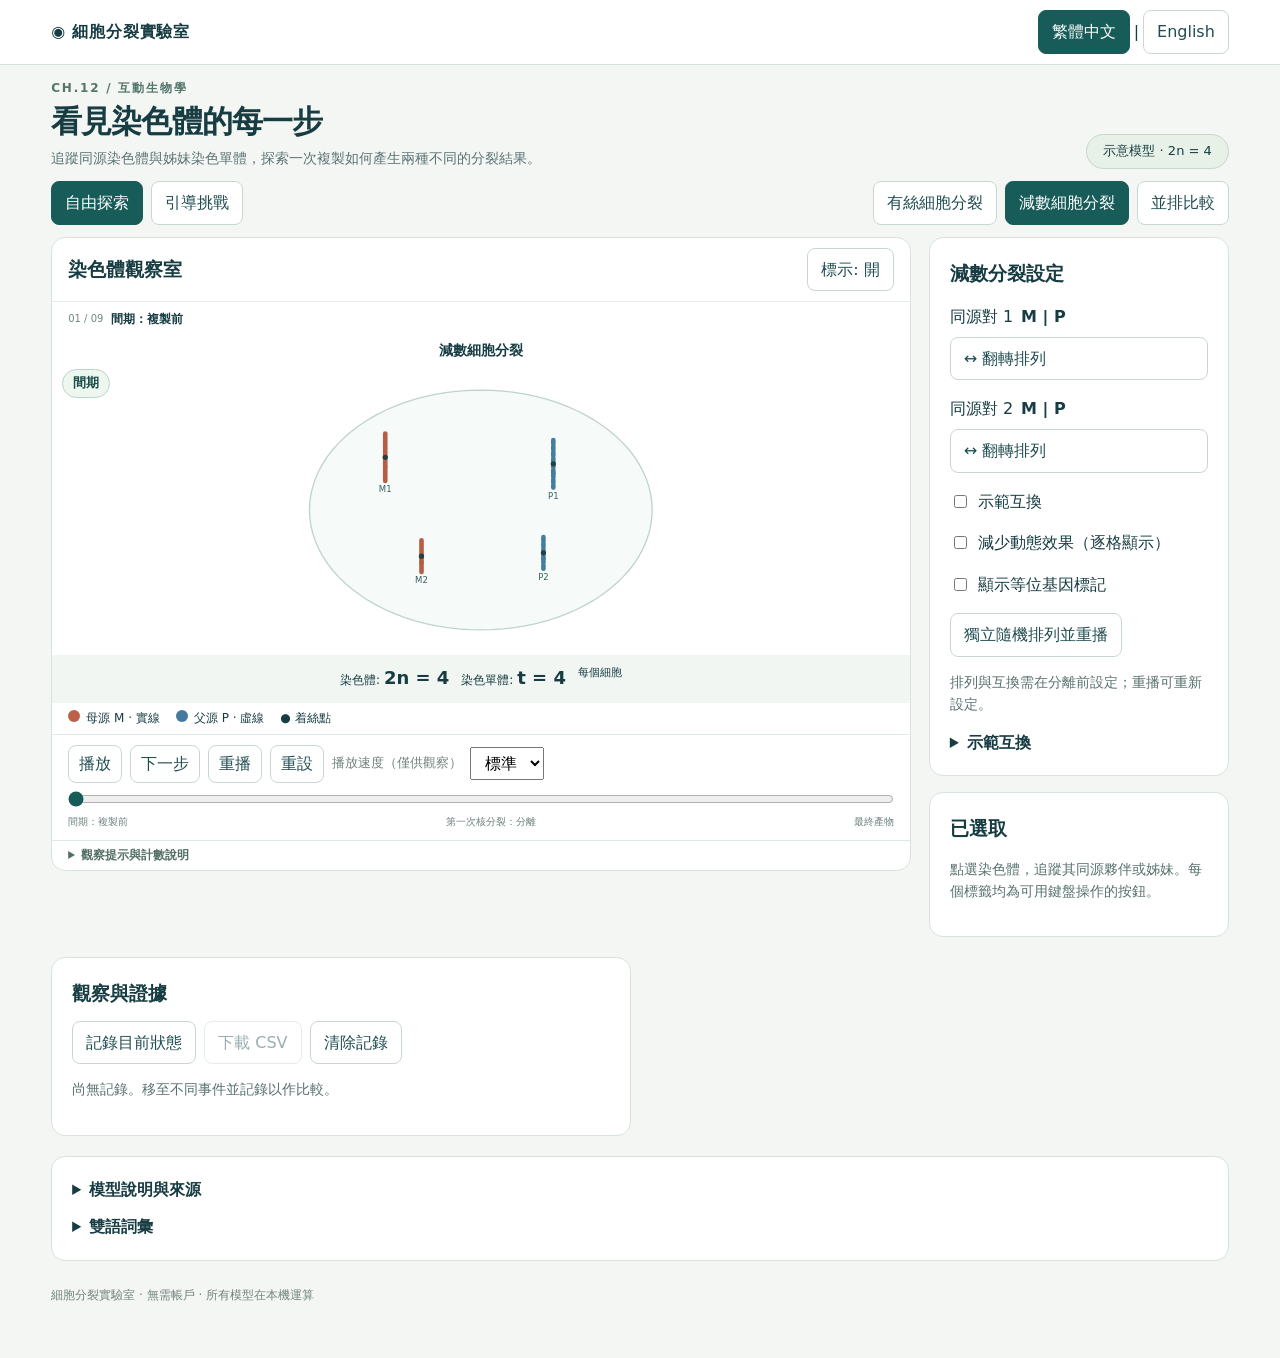
==== commit dc9767a0: "Compact animation view and add phase badges with per-cell chromosome counts" ====
--- a/offline.html
+++ b/offline.html
@@ -5,6 +5,24 @@
 .checkpoint-label{flex-basis:100%;text-align:center;font-size:11px;color:#627e73}.count{min-height:64px;align-content:center}
 .stage{min-height:72px;align-items:center}.chromosome{stroke-linejoin:round}
 @media(max-width:580px){.stage{min-height:82px}.origin-label{font-size:12px}}
+/* Compact observatory: leave room for playback and the scrubber below it. */
+header{padding-top:10px;padding-bottom:10px}main{padding-top:14px}
+h1{font-size:clamp(25px,2.4vw,32px);margin:4px 0 8px}.intro{margin-bottom:12px}.intro p{font-size:14px;line-height:1.5}.toolbar{margin-bottom:12px}
+.cardhead{padding:10px 16px}.stage{min-height:34px;padding:6px 16px;font-size:12px;line-height:1.4}
+.model h3{margin:3px 0;font-size:14px}.scene-window{position:relative}
+.model svg{height:clamp(180px,calc(100dvh - 568px),290px);aspect-ratio:auto}
+.phase-label{position:absolute;top:4px;left:10px;max-width:calc(100% - 20px);padding:3px 10px;border:1px solid #bbd4c9;border-radius:20px;background:#edf6ef;color:#184d48;font-size:13px;font-weight:750;pointer-events:none}
+.nuclear-envelope{fill:#f1f6ed;fill-opacity:.45;stroke:#94aca4;stroke-width:1.5;stroke-dasharray:5 4}
+.count{min-height:48px;padding:5px 8px;gap:4px 12px;font-size:12px}.count strong{font-size:18px}.legend{padding:6px 16px;font-size:12px}
+.transport{padding:10px 16px}.transport button,.transport select{padding:5px 10px}.transport input[type=range]{margin:8px 0 4px}.events{font-size:10px}
+.observation-note{border-top:1px solid #e0e8e3;font-size:12px}.observation-note summary{padding:5px 16px;color:#526f66}.observation-note .notice{padding:8px 16px}
+@media(min-width:951px) and (max-height:850px){.intro p{display:none}.intro .pill{font-size:12px}.eyebrow{font-size:11px}.intro{align-items:center}}
+@media(max-width:950px){.model svg{height:210px}.intro p{display:none}.intro .pill{margin-top:6px}.phase-label{font-size:12px}}
+@media(max-width:580px){.model svg{height:200px}.stage{min-height:38px}.phase-label{font-size:12px}.transport .muted{font-size:11px}}
+.origin-label{font-size:var(--annotation-size,12px)}.allele-proximal,.allele-distal{font-size:var(--allele-size,11px)}
+
+.layout{align-items:start}
+.count-scope{font-size:11px}.pole-count{flex-basis:100%;text-align:center;font-size:11px;color:#41665d}
 </style></head><body><header><a class="brand" href="#">◉ <span id="brand"></span></a><div class="language" aria-label="Language"><button id="zh" lang="zh-Hant">繁體中文</button><span>|</span><button id="en" lang="en">English</button></div></header><main id="app"></main><script type="module">
 const ids=['M1','P1','M2','P2'];
 function chrom(id,sister=0,cross=false){const pair=+id[1],origin=id[0];return {id,pair,origin,sister,loci:[origin, cross&&pair===1&&((origin==='M'&&sister===1)||(origin==='P'&&sister===0))?(origin==='M'?'P':'M'):origin]};}
@@ -18,10 +36,24 @@
  return {cells:products(kind,flips,cross),replicated:false,count:[2,2],scope:event===7?'pole':'product',separation:event===7?'sisters':null};
 }
 
+// Whole-cell totals are distinct from the chromosome set at each spindle pole.
+// t is a teaching label for chromatid/DNA-molecule number, not a ploidy symbol.
+function countsAt(kind,position){
+ const p=Math.max(0,Math.min(8,position));
+ if(p===0)return {count:[4,4],notation:'2n = 4',perPole:null};
+ if(p<1)return {count:[4,'4 → 8'],notation:'2n = 4',perPole:null};
+ if(p<=3)return {count:[4,8],notation:'2n = 4',perPole:null};
+ if(kind==='mitosis')return p<5?{count:[8,8],notation:'8',perPole:{count:[4,4],notation:'2n = 4'}}:{count:[4,4],notation:'2n = 4',perPole:null};
+ if(p<5)return {count:[4,8],notation:'2n = 4',perPole:{count:[2,4],notation:'n = 2'}};
+ if(p<=6)return {count:[2,4],notation:'n = 2',perPole:null};
+ if(p<8)return {count:[4,4],notation:'4',perPole:{count:[2,2],notation:'n = 2'}};
+ return {count:[2,2],notation:'n = 2',perPole:null};
+}
+
 const terms=[['染色體','chromosome'],['同源染色體','homologous chromosomes'],['染色單體','chromatid'],['姊妹染色單體','sister chromatids'],['非姊妹染色單體','non-sister chromatids'],['着絲點','centromere'],['紡錘絲','spindle fibres'],['有絲細胞分裂','mitosis'],['減數細胞分裂','meiosis'],['核分裂','nuclear division'],['細胞質分裂','cytoplasmic division'],['二倍體','diploid'],['單倍體','haploid'],['獨立分配','independent assortment'],['互換','crossing over'],['間期','interphase']];
 const dict={
-zh:{lastCheckpoint:'上一個完整檢查點',transitionNote:'染色體正在移動。數目欄參照上一個完整檢查點及其計數範圍；可暫停在任何位置，或按「下一步」移至下一檢查點。',reducedMotion:'減少動態效果（逐格顯示）',brand:'細胞分裂實驗室',eyebrow:'CH.12 / 互動生物學',title:'看見染色體的每一步',intro:'追蹤同源染色體與姊妹染色單體，探索一次複製如何產生兩種不同的分裂結果。',badge:'示意模型 · 2n = 4',explore:'自由探索',challenge:'引導挑戰',mitosis:'有絲細胞分裂',meiosis:'減數細胞分裂',compare:'並排比較',sync:'同步概念事件（非相同實際時間）',labels:'標示',on:'開',off:'關',model:'染色體觀察室',play:'播放',pause:'暫停',step:'下一步',reset:'重設',replay:'重播',speed:'播放速度（僅供觀察）',slow:'慢速',normal:'標準',fast:'快速',timeline:'概念事件進度',maternal:'母源 M · 實線',paternal:'父源 P · 虛線',select:'點選染色體，追蹤其同源夥伴或姊妹。每個標籤均為可用鍵盤操作的按鈕。',selected:'已選取',identity:'身份',homologue:'同源夥伴',sister:'姊妹：同一身份的 s0 與 s1（複製後）',settings:'減數分裂設定',pair:'同源對',flip:'翻轉排列',random:'獨立隨機排列並重播',cross:'示範互換',alleles:'顯示等位基因標記',locked:'排列與互換需在分離前設定；重播可重新設定。',crosshelp:'互換示範：同源對 1 的 M1-s1 與 P1-s0 在相同位置互換遠端片段。這是隔離概念的教學設定，並非生物體可選擇的開關。',observations:'觀察與證據',record:'記錄目前狀態',download:'下載 CSV',clear:'清除記錄',empty:'尚無記錄。移至不同事件並記錄以作比較。',trial:'記錄',stage:'事件',counts:'染色體 / DNA 分子',result:'最終組合（每個產物）',scope:'計數範圍',cell:'每個細胞',pole:'每一極／形成中的細胞核',daughter:'每個子細胞',product:'每個最終產物',chromosomes:'染色體',dna:'DNA 分子',ploidy:'倍性',diploid:'二倍體',haploid:'單倍體',repnote:'複製使 DNA 分子由 4 變為 8；着絲點仍未分離，染色體仍為 4。',sistersnote:'姊妹染色單體分離後各自成為染色體。此處顯示每極數目，不是整個尚未分裂的細胞總數。',homologuesnote:'減數分裂 I 分開同源染色體，姊妹着絲點仍相連；染色體數目在此減半。',norep:'兩次減數核分裂之間不再複製 DNA。',variation:'n = 2、沒有互換時，重複分裂可出現四種母／父源組合；單次分裂只產生其中一部分，不一定有四種。',assumptions:'模型說明與來源',assumptionText:'本模型為等分的二維示意圖，時間與長度均非人體實測數據；不表示人類卵子形成四個等大的功能性配子。等位基因在兩個相同位置以 M／P 標記，僅作追蹤；不涉及連鎖計算。紡錘絲為方向示意。成核與細胞質分裂以形成子細胞概括。',source:'依使用者提供的第 12 章規格與雙語詞彙實作；未提供 te_12_c.pdf，未核對印刷頁 12-3–12-20 或課本圖。未另行核對 EDB 文件；此工具不聲稱逐頁課程認證。',glossary:'雙語詞彙',stages:['間期：複製前','間期：DNA 複製後','排列與配對','分離前排列','第一次核分裂：分離','第一次分裂完成','第二次分裂前（無複製）','第二次核分裂：分離','最終產物'],mitStages:['間期：複製前','間期：DNA 複製後','個別染色體排列','分離前排列','姊妹染色單體分離','兩個子細胞','兩個子細胞','兩個子細胞','最終產物'],guide:'預測 → 操作 → 觀察 → 解釋',predict:'先預測，再以模型檢驗。',check:'提交預測',reveal:'顯示解釋',hint:'逐步提示',explain:'以自己的話解釋觀察（不作自動關鍵詞評分）',attempt:'已記錄你的預測。操作模型後，比較以下解釋。',qnext:'下一項挑戰',questions:[['M1 與 P1 是甚麼關係？',['同源染色體','姊妹染色單體'],'它們是長度與相應基因位置相同、來源不同的同源染色體。M1-s0 與 M1-s1 才是姊妹。','點選 M1，再觀察 P1 與姊妹的標示。'],['DNA 複製後，每個細胞有多少條染色體？',['4','8'],'4 條染色體，8 個 DNA 分子。染色體以着絲點計數，複製不等於染色體數目加倍。','把進度移到複製前和複製後，比較計數。'],['減數分裂 I 分開甚麼？',['同源染色體','姊妹染色單體'],'I 分開同源染色體；II 與有絲分裂分開姊妹染色單體。I 後每細胞 2 條染色體、4 個 DNA 分子。','單步走過第一次與第二次分離。'],['減數分裂最後產生甚麼？',['四個單倍體產物','兩個二倍體子細胞'],'減數分裂產生四個單倍體產物（每個 2 條）；有絲分裂產生兩個二倍體子細胞（每個 4 條）。','開啟並排比較，移至最終產物。'],['哪個過程可產生新的染色體片段組合？',['非姊妹染色單體互換','再次複製 DNA'],'互換互相交換相應片段；獨立分配亦增加母／父源染色體組合。第二次減數分裂前沒有再次複製。','開啟互換與等位基因，再比較產物。']],footer:'細胞分裂實驗室 · 無需帳戶 · 所有模型在本機運算',noRecords:'沒有記錄可匯出',orientation:'排列',crossCSV:'互換',time:'播放進度（示意事件）'},
-en:{lastCheckpoint:'Last completed checkpoint',transitionNote:'Chromosomes are moving. Counts refer to the last completed checkpoint and its stated scope. Pause anywhere, or use Next step to reach the next checkpoint.',reducedMotion:'Reduce motion (show checkpoints)',brand:'Cell Division Lab',eyebrow:'CH.12 / INTERACTIVE BIOLOGY',title:'Follow every chromosome',intro:'Track homologues and sister chromatids. Explore how one replication leads to two different division outcomes.',badge:'Schematic model · 2n = 4',explore:'Explore',challenge:'Guided challenge',mitosis:'Mitosis',meiosis:'Meiosis',compare:'Side-by-side',sync:'Synchronised conceptual events (not equal real time)',labels:'Labels',on:'On',off:'Off',model:'Chromosome observatory',play:'Play',pause:'Pause',step:'Next step',reset:'Reset',replay:'Replay',speed:'Playback speed (viewing only)',slow:'Slow',normal:'Normal',fast:'Fast',timeline:'Conceptual event progress',maternal:'Maternal M · solid',paternal:'Paternal P · dashed',select:'Select a chromosome to trace its homologue or sisters. Each tag is a keyboard-accessible button.',selected:'Selected',identity:'Identity',homologue:'Homologue',sister:'Sisters: s0 and s1 of the same identity (after replication)',settings:'Meiosis settings',pair:'Homologous pair',flip:'Flip orientation',random:'Randomise independently and replay',cross:'Demonstrate crossing over',alleles:'Show allele markers',locked:'Set orientation and crossing over before separation; replay to change them.',crosshelp:'Demonstration: M1-s1 and P1-s0 exchange corresponding distal segments reciprocally in pair 1. This teaching toggle isolates a concept; organisms cannot switch it off at will.',observations:'Observations & evidence',record:'Record current state',download:'Download CSV',clear:'Clear records',empty:'No records yet. Record different events to compare them.',trial:'Record',stage:'Event',counts:'Chromosomes / DNA molecules',result:'Final combinations (per product)',scope:'Counting scope',cell:'Per cell',pole:'Per pole / forming nucleus',daughter:'Per daughter cell',product:'Per final product',chromosomes:'Chromosomes',dna:'DNA molecules',ploidy:'Ploidy',diploid:'Diploid',haploid:'Haploid',repnote:'Replication increases DNA molecules from 4 to 8. Centromeres have not separated: there are still 4 chromosomes.',sistersnote:'Once sister chromatids separate, each is a chromosome. Counts here are per pole, not for the whole undivided cell.',homologuesnote:'Meiosis I separates homologous chromosomes while sister centromeres remain joined. Chromosome number is halved here.',norep:'There is no DNA replication between the two meiotic nuclear divisions.',variation:'For n = 2 without crossing over, four maternal/paternal combinations are possible across runs. One meiosis produces only a subset; it need not produce all four.',assumptions:'Model information & sources',assumptionText:'An equal-division 2D schematic: timing and lengths are not measured human data. It does not imply that human oogenesis produces four equal functional gametes. Two matching loci carry M/P origin markers for tracing only, without linkage calculations. Spindle fibres indicate direction. Daughter-cell formation summarises nuclear re-formation and cytoplasmic division.',source:'Implemented from the supplied chapter 12 specification and bilingual glossary. te_12_c.pdf was not supplied; printed pages 12-3–12-20 and textbook figures have not been inspected. EDB documents have not been independently checked; this tool does not claim page-by-page curriculum certification.',glossary:'Bilingual glossary',stages:['Interphase: before replication','Interphase: after DNA replication','Arrangement and pairing','Pre-separation arrangement','First nuclear division: separation','First division complete','Before division II (no replication)','Second nuclear division: separation','Final products'],mitStages:['Interphase: before replication','Interphase: after DNA replication','Individual chromosome arrangement','Pre-separation arrangement','Sister chromatids separate','Two daughter cells','Two daughter cells','Two daughter cells','Final products'],guide:'Predict → operate → observe → explain',predict:'Predict first, then test with the model.',check:'Submit prediction',reveal:'Reveal explanation',hint:'Step-by-step hint',explain:'Explain your observations in your own words (no automated keyword grading)',attempt:'Your prediction is recorded. Operate the model, then compare with this explanation.',qnext:'Next challenge',questions:[['How are M1 and P1 related?',['Homologous chromosomes','Sister chromatids'],'They are homologues of matching length and gene positions, from different parents. M1-s0 and M1-s1 are sisters.','Select M1 and examine P1 and the sister labels.'],['After DNA replication, how many chromosomes are in each cell?',['4','8'],'4 chromosomes and 8 DNA molecules. Count by centromeres: replication does not double chromosome number.','Compare the counts before and after replication.'],['What separates in meiosis I?',['Homologous chromosomes','Sister chromatids'],'I separates homologues; II and mitosis separate sisters. After I, each cell has 2 chromosomes and 4 DNA molecules.','Step through the first and second separation events.'],['What are the final products of meiosis?',['Four haploid products','Two diploid daughter cells'],'Meiosis produces four haploid products (2 chromosomes each); mitosis produces two diploid daughters (4 each).','Use side-by-side comparison at the final event.'],['Which process creates new segment combinations?',['Crossing over between non-sister chromatids','Another DNA replication'],'Crossing over exchanges corresponding segments reciprocally. Independent assortment also varies parental combinations. No replication occurs before meiosis II.','Enable crossing over and allele markers, then compare products.']],footer:'Cell Division Lab · No account required · Models run locally',noRecords:'No records to export',orientation:'Orientation',crossCSV:'Crossing over',time:'Playback progress (schematic event)'}};
+zh:{chromatids:'染色單體',chromosomeChromatidCounts:'染色體 / 染色單體',sisterHelp:'複製後，同一染色體的兩條相連結構是姊妹染色單體；分離後各自成為染色體。',countNotation:'n = 2 表示一套有 2 條染色體；2n = 4 表示二倍體有 4 條。本模型以 t 表示染色單體數，並非倍性符號。姊妹分離時顯示整個未分裂細胞的總數，另列每極數目；不可把暫時的整細胞總數當作每個細胞核的倍性。複製過程的 t = 4 → 8 是示意範圍。',interphaseName:'間期',prophase:'前期',metaphase:'中期',anaphase:'後期',telophase:'末期',cytokinesis:'細胞質分裂',divisionComplete:'分裂完成',observationHint:'觀察提示與計數說明',lastCheckpoint:'上一個完整檢查點',transitionNote:'染色體正在移動。數目欄區分每個細胞與每極；t 表示染色單體數。可暫停在任何位置，或按「下一步」移至下一檢查點。',reducedMotion:'減少動態效果（逐格顯示）',brand:'細胞分裂實驗室',eyebrow:'CH.12 / 互動生物學',title:'看見染色體的每一步',intro:'追蹤同源染色體與姊妹染色單體，探索一次複製如何產生兩種不同的分裂結果。',badge:'示意模型 · 2n = 4',explore:'自由探索',challenge:'引導挑戰',mitosis:'有絲細胞分裂',meiosis:'減數細胞分裂',compare:'並排比較',sync:'同步概念事件（非相同實際時間）',labels:'標示',on:'開',off:'關',model:'染色體觀察室',play:'播放',pause:'暫停',step:'下一步',reset:'重設',replay:'重播',speed:'播放速度（僅供觀察）',slow:'慢速',normal:'標準',fast:'快速',timeline:'概念事件進度',maternal:'母源 M · 實線',paternal:'父源 P · 虛線',select:'點選染色體，追蹤其同源夥伴或姊妹。每個標籤均為可用鍵盤操作的按鈕。',selected:'已選取',identity:'身份',homologue:'同源夥伴',sister:'姊妹：同一條染色體複製後的兩條染色單體',settings:'減數分裂設定',pair:'同源對',flip:'翻轉排列',random:'獨立隨機排列並重播',cross:'示範互換',alleles:'顯示等位基因標記',locked:'排列與互換需在分離前設定；重播可重新設定。',crosshelp:'互換示範：同源對 1 各有一條非姊妹染色單體在相同位置互換遠端片段。這是隔離概念的教學設定，並非生物體可選擇的開關。',observations:'觀察與證據',record:'記錄目前狀態',download:'下載 CSV',clear:'清除記錄',empty:'尚無記錄。移至不同事件並記錄以作比較。',trial:'記錄',stage:'事件',counts:'染色體 / DNA 分子',result:'最終組合（每個產物）',scope:'計數範圍',cell:'每個細胞',pole:'每一極／形成中的細胞核',daughter:'每個子細胞',product:'每個最終產物',chromosomes:'染色體',dna:'DNA 分子',ploidy:'倍性',diploid:'二倍體',haploid:'單倍體',repnote:'複製使 DNA 分子由 4 變為 8；着絲點仍未分離，染色體仍為 4。',sistersnote:'姊妹染色單體分離後各自成為染色體。此處顯示每極數目，不是整個尚未分裂的細胞總數。',homologuesnote:'減數分裂 I 分開同源染色體，姊妹着絲點仍相連；染色體數目在此減半。',norep:'兩次減數核分裂之間不再複製 DNA。',variation:'n = 2、沒有互換時，重複分裂可出現四種母／父源組合；單次分裂只產生其中一部分，不一定有四種。',assumptions:'模型說明與來源',assumptionText:'本模型為等分的二維示意圖，時間與長度均非人體實測數據；不表示人類卵子形成四個等大的功能性配子。等位基因在兩個相同位置以 M／P 標記，僅作追蹤；不涉及連鎖計算。紡錘絲為方向示意。成核與細胞質分裂以形成子細胞概括。',source:'依使用者提供的第 12 章規格與雙語詞彙實作；未提供 te_12_c.pdf，未核對印刷頁 12-3–12-20 或課本圖。未另行核對 EDB 文件；此工具不聲稱逐頁課程認證。',glossary:'雙語詞彙',stages:['間期：複製前','間期：DNA 複製後','排列與配對','分離前排列','第一次核分裂：分離','第一次分裂完成','第二次分裂前（無複製）','第二次核分裂：分離','最終產物'],mitStages:['間期：複製前','間期：DNA 複製後','個別染色體排列','分離前排列','姊妹染色單體分離','兩個子細胞','兩個子細胞','兩個子細胞','最終產物'],guide:'預測 → 操作 → 觀察 → 解釋',predict:'先預測，再以模型檢驗。',check:'提交預測',reveal:'顯示解釋',hint:'逐步提示',explain:'以自己的話解釋觀察（不作自動關鍵詞評分）',attempt:'已記錄你的預測。操作模型後，比較以下解釋。',qnext:'下一項挑戰',questions:[['M1 與 P1 是甚麼關係？',['同源染色體','姊妹染色單體'],'它們是長度與相應基因位置相同、來源不同的同源染色體。同一條 M1 複製形成的兩條染色單體才是姊妹。','點選 M1，再觀察 P1 與姊妹的標示。'],['DNA 複製後，每個細胞有多少條染色體？',['4','8'],'4 條染色體，8 個 DNA 分子。染色體以着絲點計數，複製不等於染色體數目加倍。','把進度移到複製前和複製後，比較計數。'],['減數分裂 I 分開甚麼？',['同源染色體','姊妹染色單體'],'I 分開同源染色體；II 與有絲分裂分開姊妹染色單體。I 後每細胞 2 條染色體、4 個 DNA 分子。','單步走過第一次與第二次分離。'],['減數分裂最後產生甚麼？',['四個單倍體產物','兩個二倍體子細胞'],'減數分裂產生四個單倍體產物（每個 2 條）；有絲分裂產生兩個二倍體子細胞（每個 4 條）。','開啟並排比較，移至最終產物。'],['哪個過程可產生新的染色體片段組合？',['非姊妹染色單體互換','再次複製 DNA'],'互換互相交換相應片段；獨立分配亦增加母／父源染色體組合。第二次減數分裂前沒有再次複製。','開啟互換與等位基因，再比較產物。']],footer:'細胞分裂實驗室 · 無需帳戶 · 所有模型在本機運算',noRecords:'沒有記錄可匯出',orientation:'排列',crossCSV:'互換',time:'播放進度（示意事件）'},
+en:{chromatids:'Chromatids',chromosomeChromatidCounts:'Chromosomes / chromatids',sisterHelp:'After replication, the two joined structures are sister chromatids. Once separated, each is a chromosome.',countNotation:'n = 2 means 2 chromosomes in one set; 2n = 4 means 4 in a diploid cell. Here t denotes chromatid number, not ploidy. During sister separation, the whole undivided-cell total and the per-pole count are shown separately. The temporary whole-cell total does not describe the ploidy of each forming nucleus. During replication t = 4 → 8 is a schematic range.',interphaseName:'Interphase',prophase:'Prophase',metaphase:'Metaphase',anaphase:'Anaphase',telophase:'Telophase',cytokinesis:'Cytokinesis',divisionComplete:'Division complete',observationHint:'Observation hints & counting notes',lastCheckpoint:'Last completed checkpoint',transitionNote:'Chromosomes are moving. Counts distinguish each cell from each pole; t denotes chromatid number. Pause anywhere, or use Next step to reach the next checkpoint.',reducedMotion:'Reduce motion (show checkpoints)',brand:'Cell Division Lab',eyebrow:'CH.12 / INTERACTIVE BIOLOGY',title:'Follow every chromosome',intro:'Track homologues and sister chromatids. Explore how one replication leads to two different division outcomes.',badge:'Schematic model · 2n = 4',explore:'Explore',challenge:'Guided challenge',mitosis:'Mitosis',meiosis:'Meiosis',compare:'Side-by-side',sync:'Synchronised conceptual events (not equal real time)',labels:'Labels',on:'On',off:'Off',model:'Chromosome observatory',play:'Play',pause:'Pause',step:'Next step',reset:'Reset',replay:'Replay',speed:'Playback speed (viewing only)',slow:'Slow',normal:'Normal',fast:'Fast',timeline:'Conceptual event progress',maternal:'Maternal M · solid',paternal:'Paternal P · dashed',select:'Select a chromosome to trace its homologue or sisters. Each tag is a keyboard-accessible button.',selected:'Selected',identity:'Identity',homologue:'Homologue',sister:'Sisters: the two chromatids of one replicated chromosome',settings:'Meiosis settings',pair:'Homologous pair',flip:'Flip orientation',random:'Randomise independently and replay',cross:'Demonstrate crossing over',alleles:'Show allele markers',locked:'Set orientation and crossing over before separation; replay to change them.',crosshelp:'Demonstration: one chromatid from each homologue in pair 1 exchanges corresponding distal segments reciprocally with its non-sister partner. This teaching toggle isolates a concept; organisms cannot switch it off at will.',observations:'Observations & evidence',record:'Record current state',download:'Download CSV',clear:'Clear records',empty:'No records yet. Record different events to compare them.',trial:'Record',stage:'Event',counts:'Chromosomes / DNA molecules',result:'Final combinations (per product)',scope:'Counting scope',cell:'Per cell',pole:'Per pole / forming nucleus',daughter:'Per daughter cell',product:'Per final product',chromosomes:'Chromosomes',dna:'DNA molecules',ploidy:'Ploidy',diploid:'Diploid',haploid:'Haploid',repnote:'Replication increases DNA molecules from 4 to 8. Centromeres have not separated: there are still 4 chromosomes.',sistersnote:'Once sister chromatids separate, each is a chromosome. Counts here are per pole, not for the whole undivided cell.',homologuesnote:'Meiosis I separates homologous chromosomes while sister centromeres remain joined. Chromosome number is halved here.',norep:'There is no DNA replication between the two meiotic nuclear divisions.',variation:'For n = 2 without crossing over, four maternal/paternal combinations are possible across runs. One meiosis produces only a subset; it need not produce all four.',assumptions:'Model information & sources',assumptionText:'An equal-division 2D schematic: timing and lengths are not measured human data. It does not imply that human oogenesis produces four equal functional gametes. Two matching loci carry M/P origin markers for tracing only, without linkage calculations. Spindle fibres indicate direction. Daughter-cell formation summarises nuclear re-formation and cytoplasmic division.',source:'Implemented from the supplied chapter 12 specification and bilingual glossary. te_12_c.pdf was not supplied; printed pages 12-3–12-20 and textbook figures have not been inspected. EDB documents have not been independently checked; this tool does not claim page-by-page curriculum certification.',glossary:'Bilingual glossary',stages:['Interphase: before replication','Interphase: after DNA replication','Arrangement and pairing','Pre-separation arrangement','First nuclear division: separation','First division complete','Before division II (no replication)','Second nuclear division: separation','Final products'],mitStages:['Interphase: before replication','Interphase: after DNA replication','Individual chromosome arrangement','Pre-separation arrangement','Sister chromatids separate','Two daughter cells','Two daughter cells','Two daughter cells','Final products'],guide:'Predict → operate → observe → explain',predict:'Predict first, then test with the model.',check:'Submit prediction',reveal:'Reveal explanation',hint:'Step-by-step hint',explain:'Explain your observations in your own words (no automated keyword grading)',attempt:'Your prediction is recorded. Operate the model, then compare with this explanation.',qnext:'Next challenge',questions:[['How are M1 and P1 related?',['Homologous chromosomes','Sister chromatids'],'They are homologues of matching length and gene positions, from different parents. The two chromatids formed by replication of M1 are sisters.','Select M1 and examine P1 and the sister labels.'],['After DNA replication, how many chromosomes are in each cell?',['4','8'],'4 chromosomes and 8 DNA molecules. Count by centromeres: replication does not double chromosome number.','Compare the counts before and after replication.'],['What separates in meiosis I?',['Homologous chromosomes','Sister chromatids'],'I separates homologues; II and mitosis separate sisters. After I, each cell has 2 chromosomes and 4 DNA molecules.','Step through the first and second separation events.'],['What are the final products of meiosis?',['Four haploid products','Two diploid daughter cells'],'Meiosis produces four haploid products (2 chromosomes each); mitosis produces two diploid daughters (4 each).','Use side-by-side comparison at the final event.'],['Which process creates new segment combinations?',['Crossing over between non-sister chromatids','Another DNA replication'],'Crossing over exchanges corresponding segments reciprocally. Independent assortment also varies parental combinations. No replication occurs before meiosis II.','Enable crossing over and allele markers, then compare products.']],footer:'Cell Division Lab · No account required · Models run locally',noRecords:'No records to export',orientation:'Orientation',crossCSV:'Crossing over',time:'Playback progress (schematic event)'}};
 
 
 // Positions are schematic. Every chromatid retains the same key for the entire run.
@@ -103,6 +135,15 @@
     [155,445].forEach((cx,j) => membranes.push({key:`product-${i}-${j}`,path:boundary(cx,cy,132,90),opacity:fadeSecond}));
   });
   return membranes;
+}
+
+function nucleiAt(kind,p) {
+  const first=ease((p-4)/.3)*(kind==='meiosis'?1-ease((p-5)/.45):1);
+  const second=kind==='meiosis'?ease((p-7)/.3):0;
+  return [115,325].flatMap((cy,i)=>[
+    {key:`first-${i}`,path:boundary(300,cy,248,67),opacity:first},
+    ...[155,445].map((cx,j)=>({key:`second-${i}-${j}`,path:boundary(cx,cy,110,65),opacity:second}))
+  ]);
 }
 
 function sceneAt(kind, position, flips = [false,false], crossing = false) {
@@ -130,8 +171,27 @@
     if(p>=5 && kind==='meiosis'){ x=a.sister===0?25:575; y=pole===0?115:325; opacity=spindleII; }
     return {key:a.key,x,y,toX:a.x,toY:a.y,opacity:opacity*a.opacity};
   });
-  return {position:p,strands,distal,membranes:membranesAt(kind,p),spindles,attached};
-}
+  return {position:p,strands,distal,membranes:membranesAt(kind,p),nuclei:nucleiAt(kind,p),spindles,attached};
+}
+
+// Phase names are navigation aids for the continuous schematic, not timing data.
+function phaseAt(kind, position) {
+  const p=Math.max(0,Math.min(8,position));
+  if(p<=1)return {key:'interphaseName',division:''};
+  if(p<=2)return {key:'prophase',division:kind==='meiosis'?'I':''};
+  if(p<=3)return {key:'metaphase',division:kind==='meiosis'?'I':''};
+  if(p<=4)return {key:'anaphase',division:kind==='meiosis'?'I':''};
+  if(p<4.35)return {key:'telophase',division:kind==='meiosis'?'I':''};
+  if(p<5)return {key:'cytokinesis',division:kind==='meiosis'?'I':''};
+  if(kind==='mitosis')return {key:'divisionComplete',division:''};
+  if(p<5.45)return {key:'prophase',division:'II'};
+  if(p<=6)return {key:'metaphase',division:'II'};
+  if(p<=7)return {key:'anaphase',division:'II'};
+  if(p<7.35)return {key:'telophase',division:'II'};
+  if(p<8)return {key:'cytokinesis',division:'II'};
+  return {key:'divisionComplete',division:''};
+}
+
 
 
 
@@ -141,19 +201,24 @@
 let timer, previousTime=null, animationTarget=8;const t=k=>dict[lang][k],esc=x=>String(x).replace(/[&<>"']/g,c=>({'&':'&amp;','<':'&lt;','>':'&gt;','"':'&quot;',"'":'&#39;'}[c]));
 const btn=(id,key,active=false)=>`<button id="${id}" class="${active?'active':''}">${t(key)}</button>`;
 const stage=(kind,e)=>t(kind==='mitosis'?'mitStages':'stages')[e];
+const phaseName=(kind,position)=>{const phase=phaseAt(kind,position);return t(phase.key)+(phase.division?' '+phase.division:'');};
 const colour=o=>o==='M'?'#b65e45':'#437da1';
 const svgViews = new WeakMap();
 function drawing(kind) {
-  return `<div class="model"><h3>${t(kind)}</h3><svg data-kind="${kind}" viewBox="0 0 600 440" role="group"></svg><div class="count" data-count="${kind}"></div></div>`;
+  return `<div class="model"><h3>${t(kind)}</h3><div class="scene-window"><svg data-kind="${kind}" viewBox="0 0 600 440" role="group"></svg><span class="phase-label" data-phase="${kind}"></span></div><div class="count" data-count="${kind}"></div></div>`;
+}
+function fitAnnotations(svg) {
+  const box=svg.getBoundingClientRect(),scale=Math.min(box.width/600,box.height/440);
+  if(scale>0){svg.style.setProperty('--annotation-size',Math.max(11,8.5/scale)+'px');svg.style.setProperty('--allele-size',Math.max(10,8/scale)+'px');}
 }
 function initialiseScene(svg) {
   const scene=sceneAt(svg.dataset.kind,0);
   svg.innerHTML=`<g class="membranes">${scene.membranes.map(a=>`<path data-membrane="${a.key}" class="cell"/>`).join('')}</g>
-    <g class="spindles" aria-hidden="true">${scene.strands.map(a=>`<path data-spindle="${a.key}" fill="none" stroke="#b5cec3" stroke-width="1.3"/>`).join('')}</g>
+    <g class="nuclei" aria-hidden="true">${scene.nuclei.map(a=>`<path data-nucleus="${a.key}" class="nuclear-envelope"/>`).join('')}</g><g class="spindles" aria-hidden="true">${scene.strands.map(a=>`<path data-spindle="${a.key}" fill="none" stroke="#b5cec3" stroke-width="1.3"/>`).join('')}</g>
     <g class="chromatids">${[...scene.strands].sort((a,b)=>b.sister-a.sister).map(a=>`<g class="chromosome" data-chrom="${a.id}" data-strand="${a.key}" role="button" tabindex="0"><path class="proximal" fill="none" stroke-width="7" stroke-linecap="round"/><circle class="centromere" r="4" fill="#253f45"/><text class="svgtext origin-label" text-anchor="middle"/><text class="svgtext allele-proximal"/></g>`).join('')}</g>
     <g class="segments" aria-hidden="true">${scene.strands.map(a=>`<g data-segment="${a.key}"><path fill="none" stroke-width="7" stroke-linecap="round"/><text class="svgtext allele-distal"/></g>`).join('')}</g>`;
   const view={};
-  for(const [group,attribute] of [['strands','strand'],['segments','segment'],['membranes','membrane'],['spindles','spindle']])
+  for(const [group,attribute] of [['strands','strand'],['segments','segment'],['membranes','membrane'],['spindles','spindle'],['nuclei','nucleus']])
     view[group]=new Map([...svg.querySelectorAll(`[data-${attribute}]`)].map(node=>[node.dataset[attribute],node]));
   svgViews.set(svg,view);
   return view;
@@ -165,7 +230,10 @@
   const kind=svg.dataset.kind,view=svgViews.get(svg)||initialiseScene(svg);
   const position=s.reduced?Math.floor(s.position+1e-8):s.position;
   const frame=sceneAt(kind,position,s.flips,s.cross);
-  svg.setAttribute('aria-label',t(kind)+' — '+stage(kind,s.event));
+  const name=phaseName(kind,position);
+  document.querySelector(`[data-phase="${kind}"]`).textContent=name;
+  svg.setAttribute('aria-label',t(kind)+' — '+name);
+  for(const a of frame.nuclei)setAttributes(view.nuclei.get(a.key),{d:a.path,opacity:a.opacity});
   for(const a of frame.membranes) setAttributes(view.membranes.get(a.key),{d:a.path,opacity:a.opacity});
   for(const a of frame.spindles) setAttributes(view.spindles.get(a.key),{d:`M ${a.x} ${a.y} L ${a.toX} ${a.toY}`,opacity:a.opacity});
   for(const a of frame.strands) {
@@ -173,11 +241,11 @@
     const selected=s.selected===a.id,related=s.selected&&s.selected[1]===a.id[1];
     const labelOpacity=a.sister===0?1:1-frame.attached;
     node.classList.toggle('selected',selected);node.classList.toggle('related',!selected&&related);
-    setAttributes(node,{opacity:a.opacity,tabindex:a.opacity<.01?-1:0,'aria-hidden':a.opacity<.01,'aria-label':`${t('identity')} ${a.key}; ${t('homologue')} ${a.origin==='M'?'P':'M'}${a.pair}`});
+    setAttributes(node,{opacity:a.opacity,tabindex:a.opacity<.01?-1:0,'aria-hidden':a.opacity<.01,'aria-label':`${t('identity')} ${a.id}; ${t('homologue')} ${a.origin==='M'?'P':'M'}${a.pair}`});
     setAttributes(node.querySelector('.proximal'),{d:`M ${a.x+a.topX} ${a.y+a.topY} L ${a.x} ${a.y} L ${a.x+a.bottomX*.4} ${a.y+a.bottomY*.4}`,stroke:colour(a.origin),'stroke-dasharray':a.origin==='P'?'6 3':''});
     setAttributes(node.querySelector('.centromere'),{cx:a.x,cy:a.y,opacity:labelOpacity});
     setAttributes(label,{x:a.x,y:a.y+a.length/2+17,opacity:s.labels?labelOpacity:0});
-    label.textContent=a.id+(frame.attached>.5&&position>0?' s0·s1':' s'+a.sister);
+    label.textContent=a.id;
     const allele=node.querySelector('.allele-proximal');
     setAttributes(allele,{x:a.x+a.topX+6,y:a.y+a.topY*.7,opacity:s.alleles?1:0});allele.textContent=a.origin+'a';
   }
@@ -194,8 +262,8 @@
   const moving=s.position-s.event>1e-7;
   for(const kind of ['mitosis','meiosis']) {
     const count=document.querySelector(`[data-count="${kind}"]`);if(!count)continue;
-    const snap=snapshot(kind,s.event,s.flips,s.cross);
-    count.innerHTML=`${moving?`<span class="checkpoint-label">${t('lastCheckpoint')}: ${stage(kind,s.event)}</span>`:''}<span><strong>${snap.count[0]}</strong> ${t('chromosomes')}</span><span><strong>${snap.count[1]}</strong> ${t('dna')}</span><span>${t(snap.scope)} · ${t(kind==='meiosis'&&s.event>=4?'haploid':'diploid')}</span>`;
+    const info=countsAt(kind,s.position);
+    count.innerHTML=`<span>${t('chromosomes')}: <strong>${info.notation}</strong></span><span>${t('chromatids')}: <strong>t = ${info.count[1]}</strong></span><span class="count-scope">${t('cell')}</span>${info.perPole?`<span class="pole-count">${t('pole')}: ${info.perPole.notation}, t = ${info.perPole.count[1]}</span>`:''}`;
   }
   const small=document.querySelector('.stage small'),title=document.querySelector('.stage b');
   small.textContent=`${String(s.event+1).padStart(2,'0')} / 09`;
@@ -211,13 +279,13 @@
 function render(){const retained=new Map([...document.querySelectorAll('svg[data-kind]')].map(svg=>[svg.dataset.kind,svg]));const focused=document.activeElement?.id;document.documentElement.lang=lang==='zh'?'zh-Hant':'en-GB';document.title=t('brand');document.getElementById('brand').textContent=t('brand');['zh','en'].forEach(l=>{document.getElementById(l).classList.toggle('active',l===lang);document.getElementById(l).setAttribute('aria-pressed',l===lang)});
  const q=t('questions')[s.q];
  document.getElementById('app').innerHTML=`<div class="intro"><div><div class="eyebrow">${t('eyebrow')}</div><h1>${t('title')}</h1><p>${t('intro')}</p></div><span class="pill">${t('badge')}</span></div><nav class="toolbar" aria-label="${t('model')}">${btn('explore','explore',s.mode==='explore')}${btn('challenge','challenge',s.mode==='challenge')}<span style="flex:1"></span>${btn('mitosis','mitosis',s.kind==='mitosis')}${btn('meiosis','meiosis',s.kind==='meiosis')}${btn('compare','compare',s.compare)}</nav>
- <div class="layout"><section class="card"><div class="cardhead"><h2>${t('model')}</h2><button id="labels" aria-pressed="${s.labels}">${t('labels')}: ${t(s.labels?'on':'off')}</button></div><div class="stage"><small>${String(s.event+1).padStart(2,'0')} / 09</small> <b>${stage(s.kind,s.event)}</b></div>${s.compare?`<div class="muted" style="padding:0 20px">${t('sync')}</div>`:''}<div class="modelgrid ${s.compare?'compare':''}">${s.compare?drawing('mitosis')+drawing('meiosis'):drawing(s.kind)}</div><div class="legend"><span><i class="dot"></i>${t('maternal')}</span><span><i class="dot p"></i>${t('paternal')}</span><span>● ${terms[5][lang==='zh'?0:1]}</span></div><div class="notice" id="model-note">${note()}</div><div class="transport"><div class="row">${btn('play',s.playing?'pause':'play',s.playing)}${btn('step','step')}${btn('replay','replay')}${btn('reset','reset')}<label for="speed" class="muted">${t('speed')}</label><select id="speed"><option value="4200" ${s.speed===4200?'selected':''}>${t('slow')}</option><option value="2400" ${s.speed===2400?'selected':''}>${t('normal')}</option><option value="1200" ${s.speed===1200?'selected':''}>${t('fast')}</option></select></div><input id="timeline" type="range" min="0" max="8" step="0.001" value="${s.position}" aria-label="${t('timeline')}"/><div class="events"><span>${t('stages')[0]}</span><span>${t('stages')[4]}</span><span>${t('stages')[8]}</span></div></div></section>
- <aside class="sidebar"><section class="card panel"><h2>${t('settings')}</h2>${[0,1].map(i=>`<div class="control"><label>${t('pair')} ${i+1} <b>${s.flips[i]?'P | M':'M | P'}</b></label><button id="flip${i}" ${s.event>=4?'disabled':''}>↔ ${t('flip')}</button></div>`).join('')}<div class="control"><label><input id="cross" type="checkbox" ${s.cross?'checked':''} ${s.event>=4?'disabled':''}>${t('cross')}</label></div><div class="control"><label><input id="reduced" type="checkbox" ${s.reduced?'checked':''}>${t('reducedMotion')}</label></div><div class="control"><label><input id="alleles" type="checkbox" ${s.alleles?'checked':''}>${t('alleles')}</label></div>${btn('random','random')}<p>${t('locked')}</p><details><summary>${t('cross')}</summary><p>${t('crosshelp')}</p></details></section><section class="card panel"><h2>${t('selected')}</h2><p>${s.selected?`${t('identity')}: <b>${s.selected}</b><br>${t('homologue')}: <b>${s.selected[0]==='M'?'P':'M'}${s.selected[1]}</b><br>${t('sister')}`:t('select')}</p></section></aside></div>
- <div class="below"><section class="card panel"><h2>${t('observations')}</h2><div class="row">${btn('record','record')}${btn('download','download')}${btn('clear','clear')}</div>${s.records.length?`<div class="scroll"><table><thead><tr><th>${t('trial')}</th><th>${t('stage')}</th><th>${t('counts')}</th><th>${t('result')}</th></tr></thead><tbody>${s.records.map((r,i)=>`<tr><td>${i+1}<br>${t(r.kind)}<br>${t('crossCSV')}: ${t(r.cross?'on':'off')}<br>${r.flips.map(x=>x?'P|M':'M|P').join(' / ')}</td><td>${stage(r.kind,r.event)}${r.position%1?`<br>${t('time')}: ${r.position.toFixed(3)}<br>${t('lastCheckpoint')}`:''}</td><td>${r.snap.count.join(' / ')}<br>${t(r.snap.scope)}</td><td>${r.event===8?r.snap.cells.map(c=>c.map(a=>`${a.id}-s${a.sister} [${a.loci.join('·')}]`).join(' + ')).join('<br>'):'—'}</td></tr>`).join('')}</tbody></table></div>`:`<p class="muted">${t('empty')}</p>`}</section>
+ <div class="layout"><section class="card"><div class="cardhead"><h2>${t('model')}</h2><button id="labels" aria-pressed="${s.labels}">${t('labels')}: ${t(s.labels?'on':'off')}</button></div><div class="stage"><small>${String(s.event+1).padStart(2,'0')} / 09</small> <b>${stage(s.kind,s.event)}</b></div>${s.compare?`<div class="muted" style="padding:0 20px">${t('sync')}</div>`:''}<div class="modelgrid ${s.compare?'compare':''}">${s.compare?drawing('mitosis')+drawing('meiosis'):drawing(s.kind)}</div><div class="legend"><span><i class="dot"></i>${t('maternal')}</span><span><i class="dot p"></i>${t('paternal')}</span><span>● ${terms[5][lang==='zh'?0:1]}</span></div><div class="transport"><div class="row">${btn('play',s.playing?'pause':'play',s.playing)}${btn('step','step')}${btn('replay','replay')}${btn('reset','reset')}<label for="speed" class="muted">${t('speed')}</label><select id="speed"><option value="4200" ${s.speed===4200?'selected':''}>${t('slow')}</option><option value="2400" ${s.speed===2400?'selected':''}>${t('normal')}</option><option value="1200" ${s.speed===1200?'selected':''}>${t('fast')}</option></select></div><input id="timeline" type="range" min="0" max="8" step="0.001" value="${s.position}" aria-label="${t('timeline')}"/><div class="events"><span>${t('stages')[0]}</span><span>${t('stages')[4]}</span><span>${t('stages')[8]}</span></div></div><details class="observation-note"><summary>${t('observationHint')}</summary><div class="notice" id="model-note">${note()}</div></details></section>
+ <aside class="sidebar"><section class="card panel"><h2>${t('settings')}</h2>${[0,1].map(i=>`<div class="control"><label>${t('pair')} ${i+1} <b>${s.flips[i]?'P | M':'M | P'}</b></label><button id="flip${i}" ${s.event>=4?'disabled':''}>↔ ${t('flip')}</button></div>`).join('')}<div class="control"><label><input id="cross" type="checkbox" ${s.cross?'checked':''} ${s.event>=4?'disabled':''}>${t('cross')}</label></div><div class="control"><label><input id="reduced" type="checkbox" ${s.reduced?'checked':''}>${t('reducedMotion')}</label></div><div class="control"><label><input id="alleles" type="checkbox" ${s.alleles?'checked':''}>${t('alleles')}</label></div>${btn('random','random')}<p>${t('locked')}</p><details><summary>${t('cross')}</summary><p>${t('crosshelp')}</p></details></section><section class="card panel"><h2>${t('selected')}</h2><p>${s.selected?`${t('identity')}: <b>${s.selected}</b><br>${t('homologue')}: <b>${s.selected[0]==='M'?'P':'M'}${s.selected[1]}</b><br>${t('sisterHelp')}`:t('select')}</p></section></aside></div>
+ <div class="below"><section class="card panel"><h2>${t('observations')}</h2><div class="row">${btn('record','record')}${btn('download','download')}${btn('clear','clear')}</div>${s.records.length?`<div class="scroll"><table><thead><tr><th>${t('trial')}</th><th>${t('stage')}</th><th>${t('chromosomeChromatidCounts')}</th><th>${t('result')}</th></tr></thead><tbody>${s.records.map((r,i)=>`<tr><td>${i+1}<br>${t(r.kind)}<br>${t('crossCSV')}: ${t(r.cross?'on':'off')}<br>${r.flips.map(x=>x?'P|M':'M|P').join(' / ')}</td><td>${phaseName(r.kind,r.position)}<br>${t('time')}: ${r.position.toFixed(3)}</td><td>${r.counting.notation} / t = ${r.counting.count[1]}<br>${t('cell')}${r.counting.perPole?`<br>${t('pole')}: ${r.counting.perPole.notation}, t = ${r.counting.perPole.count[1]}`:''}</td><td>${r.event===8?r.snap.cells.map(c=>c.map(a=>`${a.id} [${a.loci.join('·')}]`).join(' + ')).join('<br>'):'—'}</td></tr>`).join('')}</tbody></table></div>`:`<p class="muted">${t('empty')}</p>`}</section>
  <section class="card panel" ${s.mode!=='challenge'?'hidden':''}><div class="eyebrow">${s.q+1} / 5</div><h2>${t('guide')}</h2><h3>${q[0]}</h3><p>${t('predict')}</p><div class="qoptions">${q[1].map((a,i)=>`<button data-choice="${i}" class="${s.choice===i?'active':''}">${a}</button>`).join('')}</div><div class="row">${btn('check','check')}${btn('hint','hint')}${btn('reveal','reveal')}</div>${s.hint?`<p class="notice">${q[3]}${s.hint>1?' '+t('predict'):''}</p>`:''}${s.attempt||s.reveal?`<div class="feedback">${s.attempt?t('attempt')+'<br>':''}${q[2]}</div>`:''}<label for="response"><p>${t('explain')}</p></label><textarea id="response">${esc(s.response)}</textarea>${btn('qnext','qnext')}</section></div>
- <section class="card panel" style="margin-top:20px"><details><summary>${t('assumptions')}</summary><p>${t('assumptionText')}</p><p>${t('source')}</p><p>${t('crosshelp')}</p><p>${t('variation')}</p></details><details style="margin-top:12px"><summary>${t('glossary')}</summary><div class="terms">${terms.map(a=>`<span>${a[lang==='zh'?0:1]} — ${a[lang==='zh'?1:0]}</span>`).join('')}</div></details></section><footer>${t('footer')}</footer>`;
+ <section class="card panel" style="margin-top:20px"><details><summary>${t('assumptions')}</summary><p>${t('countNotation')}</p><p>${t('assumptionText')}</p><p>${t('source')}</p><p>${t('crosshelp')}</p><p>${t('variation')}</p></details><details style="margin-top:12px"><summary>${t('glossary')}</summary><div class="terms">${terms.map(a=>`<span>${a[lang==='zh'?0:1]} — ${a[lang==='zh'?1:0]}</span>`).join('')}</div></details></section><footer>${t('footer')}</footer>`;
  for(const svg of document.querySelectorAll('svg[data-kind]')){const old=retained.get(svg.dataset.kind);if(old)svg.replaceWith(old);}
- bind();paint();if(focused)document.getElementById(focused)?.focus({preventScroll:true});}
+ bind();paint();document.querySelectorAll('svg[data-kind]').forEach(fitAnnotations);if(focused)document.getElementById(focused)?.focus({preventScroll:true});}
 function stop(){s.playing=false;cancelAnimationFrame(timer);previousTime=null;}
 function frameTick(now) {
   if(!s.playing)return;
@@ -229,10 +297,12 @@
 }
 function start(target=8){stop();if(s.position>=8)s.position=0;animationTarget=target;s.playing=true;timer=requestAnimationFrame(frameTick);}
 function step(){stop();const next=Math.min(8,Math.floor(s.position+1e-8)+1);if(s.reduced)s.position=next;else start(next);}
-function csv(){if(!s.records.length)return;const rows=[[t('trial'),t('mitosis')+'/'+t('meiosis'),t('stage'),t('scope'),t('chromosomes'),t('dna'),t('orientation'),t('crossCSV'),t('result'),t('time')],...s.records.map((r,i)=>[i+1,t(r.kind),stage(r.kind,r.event),t(r.snap.scope),...r.snap.count,r.flips.map(x=>x?'P|M':'M|P').join(';'),t(r.cross?'on':'off'),JSON.stringify(r.snap.cells),r.position])];const blob=new Blob(['\ufeff'+rows.map(row=>row.map(v=>'"'+String(v).replaceAll('"','""')+'"').join(',')).join('\r\n')],{type:'text/csv;charset=utf-8'}),url=URL.createObjectURL(blob),a=document.createElement('a');a.href=url;a.download=lang==='zh'?'細胞分裂觀察.csv':'cell-division-observations.csv';a.click();setTimeout(()=>URL.revokeObjectURL(url),1000)}
-function bind(){const on=(id,fn)=>{const el=document.getElementById(id);if(el)el.onclick=()=>{fn();render()}};['explore','challenge'].forEach(m=>on(m,()=>s.mode=m));['mitosis','meiosis'].forEach(k=>on(k,()=>s.kind=k));on('compare',()=>s.compare=!s.compare);on('labels',()=>s.labels=!s.labels);on('play',()=>s.playing?stop():start());on('step',step);on('replay',()=>{stop();s.event=0;s.position=0});on('reset',()=>{stop();Object.assign(s,{event:0,position:0,flips:[false,false],cross:false,selected:null})});on('random',()=>{stop();s.flips=[Math.random()<.5,Math.random()<.5];s.event=0;s.position=0});[0,1].forEach(i=>on('flip'+i,()=>s.flips[i]=!s.flips[i]));on('record',()=>s.records.push(structuredClone({kind:s.kind,event:s.event,position:s.position,frame:sceneAt(s.kind,s.position,s.flips,s.cross),flips:s.flips,cross:s.kind==='meiosis'&&s.cross,snap:snapshot(s.kind,s.event,s.flips,s.cross),elapsedEvent:s.position,selection:s.selected})));on('clear',()=>s.records=[]);on('download',csv);on('check',()=>{if(s.choice!==null)s.attempt=true});document.getElementById('check').disabled=s.choice===null;document.getElementById('download').disabled=!s.records.length;on('hint',()=>s.hint++);on('reveal',()=>s.reveal=true);on('qnext',()=>{s.q=(s.q+1)%5;Object.assign(s,{choice:null,attempt:false,reveal:false,hint:0,response:''})});document.getElementById('response').oninput=e=>s.response=e.target.value;document.getElementById('timeline').oninput=e=>{stop();s.position=+e.target.value;paint()};document.getElementById('speed').onchange=e=>{s.speed=+e.target.value;paint()};['cross','alleles','reduced'].forEach(k=>document.getElementById(k).onchange=e=>{s[k]=e.target.checked;render()});document.querySelectorAll('[data-choice]').forEach(el=>el.onclick=()=>{s.choice=+el.dataset.choice;render()});document.querySelectorAll('[data-chrom]').forEach(el=>{const choose=()=>{s.selected=el.dataset.chrom;render()};el.onclick=choose;el.onkeydown=e=>{if(e.key==='Enter'||e.key===' '){e.preventDefault();choose()}}});}
+function csv(){if(!s.records.length)return;const rows=[[t('trial'),t('mitosis')+'/'+t('meiosis'),t('stage'),t('scope'),t('chromosomes'),t('chromatids'),t('orientation'),t('crossCSV'),t('result'),t('time')],...s.records.map((r,i)=>[i+1,t(r.kind),phaseName(r.kind,r.position),t('cell'),...r.counting.count,r.flips.map(x=>x?'P|M':'M|P').join(';'),t(r.cross?'on':'off'),JSON.stringify(r.snap.cells),r.position])];const blob=new Blob(['\ufeff'+rows.map(row=>row.map(v=>'"'+String(v).replaceAll('"','""')+'"').join(',')).join('\r\n')],{type:'text/csv;charset=utf-8'}),url=URL.createObjectURL(blob),a=document.createElement('a');a.href=url;a.download=lang==='zh'?'細胞分裂觀察.csv':'cell-division-observations.csv';a.click();setTimeout(()=>URL.revokeObjectURL(url),1000)}
+function bind(){const on=(id,fn)=>{const el=document.getElementById(id);if(el)el.onclick=()=>{fn();render()}};['explore','challenge'].forEach(m=>on(m,()=>s.mode=m));['mitosis','meiosis'].forEach(k=>on(k,()=>s.kind=k));on('compare',()=>s.compare=!s.compare);on('labels',()=>s.labels=!s.labels);on('play',()=>s.playing?stop():start());on('step',step);on('replay',()=>{stop();s.event=0;s.position=0});on('reset',()=>{stop();Object.assign(s,{event:0,position:0,flips:[false,false],cross:false,selected:null})});on('random',()=>{stop();s.flips=[Math.random()<.5,Math.random()<.5];s.event=0;s.position=0});[0,1].forEach(i=>on('flip'+i,()=>s.flips[i]=!s.flips[i]));on('record',()=>s.records.push(structuredClone({kind:s.kind,event:s.event,position:s.position,frame:sceneAt(s.kind,s.position,s.flips,s.cross),counting:countsAt(s.kind,s.position),flips:s.flips,cross:s.kind==='meiosis'&&s.cross,snap:snapshot(s.kind,s.event,s.flips,s.cross),elapsedEvent:s.position,selection:s.selected})));on('clear',()=>s.records=[]);on('download',csv);on('check',()=>{if(s.choice!==null)s.attempt=true});document.getElementById('check').disabled=s.choice===null;document.getElementById('download').disabled=!s.records.length;on('hint',()=>s.hint++);on('reveal',()=>s.reveal=true);on('qnext',()=>{s.q=(s.q+1)%5;Object.assign(s,{choice:null,attempt:false,reveal:false,hint:0,response:''})});document.getElementById('response').oninput=e=>s.response=e.target.value;document.getElementById('timeline').oninput=e=>{stop();s.position=+e.target.value;paint()};document.getElementById('speed').onchange=e=>{s.speed=+e.target.value;paint()};['cross','alleles','reduced'].forEach(k=>document.getElementById(k).onchange=e=>{s[k]=e.target.checked;render()});document.querySelectorAll('[data-choice]').forEach(el=>el.onclick=()=>{s.choice=+el.dataset.choice;render()});document.querySelectorAll('[data-chrom]').forEach(el=>{const choose=()=>{s.selected=el.dataset.chrom;render()};el.onclick=choose;el.onkeydown=e=>{if(e.key==='Enter'||e.key===' '){e.preventDefault();choose()}}});}
 ['zh','en'].forEach(l=>document.getElementById(l).onclick=()=>{lang=l;try{localStorage.setItem('cell-language',l)}catch{}render()});
 render();
 document.addEventListener('visibilitychange',()=>{previousTime=null;});
 
+window.addEventListener('resize',()=>document.querySelectorAll('svg[data-kind]').forEach(fitAnnotations));
+
 </script></body></html>
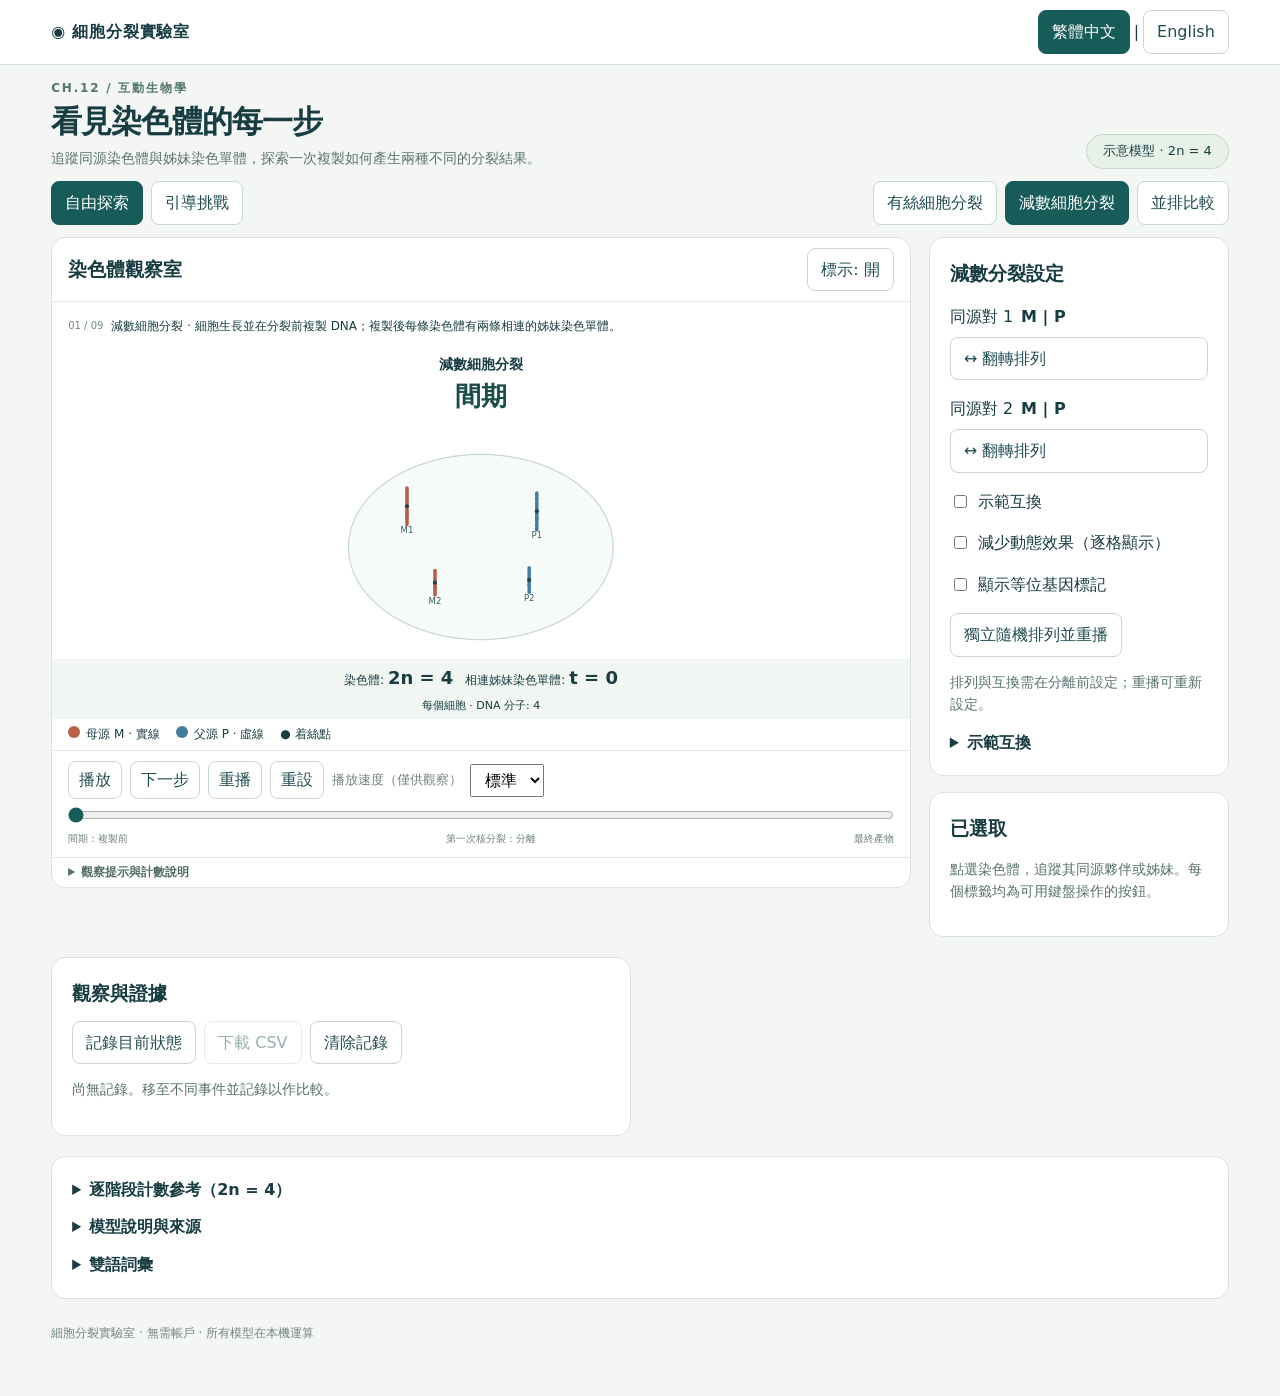
==== commit d1b9388c: "Clarify daughter chromosome counting and highlight phase descriptions" ====
--- a/offline.html
+++ b/offline.html
@@ -23,6 +23,11 @@
 
 .layout{align-items:start}
 .count-scope{font-size:11px}.pole-count{flex-basis:100%;text-align:center;font-size:11px;color:#41665d}
+.phase-label{left:50%;top:2px;transform:translateX(-50%);max-width:95%;padding:0 6px;border:0;border-radius:0;background:transparent;text-align:center;white-space:nowrap;font-size:clamp(20px,2vw,28px);line-height:1.2;font-weight:800}
+.stage{min-height:48px}.stage b{font-weight:500}.model svg{height:clamp(180px,calc(100dvh - 588px),280px)}
+.count-scope{flex-basis:100%;text-align:center}
+@media(max-width:950px){.model svg{height:220px}.phase-label{font-size:24px}}
+@media(min-width:951px) and (max-height:850px){header{padding-top:6px;padding-bottom:6px}main{padding-top:10px}.intro .eyebrow{display:none}.intro h1{font-size:28px;margin:0;line-height:1.25}.intro{margin-bottom:8px}.toolbar{margin-bottom:8px}}
 </style></head><body><header><a class="brand" href="#">◉ <span id="brand"></span></a><div class="language" aria-label="Language"><button id="zh" lang="zh-Hant">繁體中文</button><span>|</span><button id="en" lang="en">English</button></div></header><main id="app"></main><script type="module">
 const ids=['M1','P1','M2','P2'];
 function chrom(id,sister=0,cross=false){const pair=+id[1],origin=id[0];return {id,pair,origin,sister,loci:[origin, cross&&pair===1&&((origin==='M'&&sister===1)||(origin==='P'&&sister===0))?(origin==='M'?'P':'M'):origin]};}
@@ -36,24 +41,410 @@
  return {cells:products(kind,flips,cross),replicated:false,count:[2,2],scope:event===7?'pole':'product',separation:event===7?'sisters':null};
 }
 
-// Whole-cell totals are distinct from the chromosome set at each spindle pole.
-// t is a teaching label for chromatid/DNA-molecule number, not a ploidy symbol.
+// count = [chromosomes, DNA molecules]. "chromatids" counts only joined
+// sister chromatids, matching the user's annotated reference convention.
 function countsAt(kind,position){
  const p=Math.max(0,Math.min(8,position));
- if(p===0)return {count:[4,4],notation:'2n = 4',perPole:null};
- if(p<1)return {count:[4,'4 → 8'],notation:'2n = 4',perPole:null};
- if(p<=3)return {count:[4,8],notation:'2n = 4',perPole:null};
- if(kind==='mitosis')return p<5?{count:[8,8],notation:'8',perPole:{count:[4,4],notation:'2n = 4'}}:{count:[4,4],notation:'2n = 4',perPole:null};
- if(p<5)return {count:[4,8],notation:'2n = 4',perPole:{count:[2,4],notation:'n = 2'}};
- if(p<=6)return {count:[2,4],notation:'n = 2',perPole:null};
- if(p<8)return {count:[4,4],notation:'4',perPole:{count:[2,2],notation:'n = 2'}};
- return {count:[2,2],notation:'n = 2',perPole:null};
-}
-
-const terms=[['染色體','chromosome'],['同源染色體','homologous chromosomes'],['染色單體','chromatid'],['姊妹染色單體','sister chromatids'],['非姊妹染色單體','non-sister chromatids'],['着絲點','centromere'],['紡錘絲','spindle fibres'],['有絲細胞分裂','mitosis'],['減數細胞分裂','meiosis'],['核分裂','nuclear division'],['細胞質分裂','cytoplasmic division'],['二倍體','diploid'],['單倍體','haploid'],['獨立分配','independent assortment'],['互換','crossing over'],['間期','interphase']];
+ if(p===0)return {count:[4,4],chromatids:0,notation:'2n = 4',perPole:null};
+ if(p<1)return {count:[4,'4 → 8'],chromatids:'0 → 8',notation:'2n = 4',perPole:null};
+ if(p<=3)return {count:[4,8],chromatids:8,notation:'2n = 4',perPole:null};
+ if(kind==='mitosis')return p<5?{count:[8,8],chromatids:0,notation:'8',perPole:{count:[4,4],chromatids:0,notation:'2n = 4'}}:{count:[4,4],chromatids:0,notation:'2n = 4',perPole:null};
+ if(p<5)return {count:[4,8],chromatids:8,notation:'2n = 4',perPole:{count:[2,4],chromatids:4,notation:'n = 2'}};
+ if(p<=6)return {count:[2,4],chromatids:4,notation:'n = 2',perPole:null};
+ if(p<8)return {count:[4,4],chromatids:0,notation:'4',perPole:{count:[2,2],chromatids:0,notation:'n = 2'}};
+ return {count:[2,2],chromatids:0,notation:'n = 2',perPole:null};
+}
+const referenceStages=[
+ ['mitosis',1.5],['mitosis',2.5],['mitosis',3.5],['mitosis',4.15],['mitosis',5],
+ ['meiosis',1.5],['meiosis',2.5],['meiosis',3.5],['meiosis',4.15],['meiosis',5],
+ ['meiosis',5.1],['meiosis',5.6],['meiosis',6.5],['meiosis',7.15],['meiosis',8]
+];
+
+const terms=[["染色體","chromosome"],["同源染色體","homologous chromosomes"],["染色單體","chromatid"],["姊妹染色單體","sister chromatids"],["非姊妹染色單體","non-sister chromatids"],["着絲點","centromere"],["紡錘絲","spindle fibres"],["有絲細胞分裂","mitosis"],["減數細胞分裂","meiosis"],["核分裂","nuclear division"],["細胞質分裂","cytoplasmic division"],["二倍體","diploid"],["單倍體","haploid"],["獨立分配","independent assortment"],["互換","crossing over"],["間期","interphase"]];
 const dict={
-zh:{chromatids:'染色單體',chromosomeChromatidCounts:'染色體 / 染色單體',sisterHelp:'複製後，同一染色體的兩條相連結構是姊妹染色單體；分離後各自成為染色體。',countNotation:'n = 2 表示一套有 2 條染色體；2n = 4 表示二倍體有 4 條。本模型以 t 表示染色單體數，並非倍性符號。姊妹分離時顯示整個未分裂細胞的總數，另列每極數目；不可把暫時的整細胞總數當作每個細胞核的倍性。複製過程的 t = 4 → 8 是示意範圍。',interphaseName:'間期',prophase:'前期',metaphase:'中期',anaphase:'後期',telophase:'末期',cytokinesis:'細胞質分裂',divisionComplete:'分裂完成',observationHint:'觀察提示與計數說明',lastCheckpoint:'上一個完整檢查點',transitionNote:'染色體正在移動。數目欄區分每個細胞與每極；t 表示染色單體數。可暫停在任何位置，或按「下一步」移至下一檢查點。',reducedMotion:'減少動態效果（逐格顯示）',brand:'細胞分裂實驗室',eyebrow:'CH.12 / 互動生物學',title:'看見染色體的每一步',intro:'追蹤同源染色體與姊妹染色單體，探索一次複製如何產生兩種不同的分裂結果。',badge:'示意模型 · 2n = 4',explore:'自由探索',challenge:'引導挑戰',mitosis:'有絲細胞分裂',meiosis:'減數細胞分裂',compare:'並排比較',sync:'同步概念事件（非相同實際時間）',labels:'標示',on:'開',off:'關',model:'染色體觀察室',play:'播放',pause:'暫停',step:'下一步',reset:'重設',replay:'重播',speed:'播放速度（僅供觀察）',slow:'慢速',normal:'標準',fast:'快速',timeline:'概念事件進度',maternal:'母源 M · 實線',paternal:'父源 P · 虛線',select:'點選染色體，追蹤其同源夥伴或姊妹。每個標籤均為可用鍵盤操作的按鈕。',selected:'已選取',identity:'身份',homologue:'同源夥伴',sister:'姊妹：同一條染色體複製後的兩條染色單體',settings:'減數分裂設定',pair:'同源對',flip:'翻轉排列',random:'獨立隨機排列並重播',cross:'示範互換',alleles:'顯示等位基因標記',locked:'排列與互換需在分離前設定；重播可重新設定。',crosshelp:'互換示範：同源對 1 各有一條非姊妹染色單體在相同位置互換遠端片段。這是隔離概念的教學設定，並非生物體可選擇的開關。',observations:'觀察與證據',record:'記錄目前狀態',download:'下載 CSV',clear:'清除記錄',empty:'尚無記錄。移至不同事件並記錄以作比較。',trial:'記錄',stage:'事件',counts:'染色體 / DNA 分子',result:'最終組合（每個產物）',scope:'計數範圍',cell:'每個細胞',pole:'每一極／形成中的細胞核',daughter:'每個子細胞',product:'每個最終產物',chromosomes:'染色體',dna:'DNA 分子',ploidy:'倍性',diploid:'二倍體',haploid:'單倍體',repnote:'複製使 DNA 分子由 4 變為 8；着絲點仍未分離，染色體仍為 4。',sistersnote:'姊妹染色單體分離後各自成為染色體。此處顯示每極數目，不是整個尚未分裂的細胞總數。',homologuesnote:'減數分裂 I 分開同源染色體，姊妹着絲點仍相連；染色體數目在此減半。',norep:'兩次減數核分裂之間不再複製 DNA。',variation:'n = 2、沒有互換時，重複分裂可出現四種母／父源組合；單次分裂只產生其中一部分，不一定有四種。',assumptions:'模型說明與來源',assumptionText:'本模型為等分的二維示意圖，時間與長度均非人體實測數據；不表示人類卵子形成四個等大的功能性配子。等位基因在兩個相同位置以 M／P 標記，僅作追蹤；不涉及連鎖計算。紡錘絲為方向示意。成核與細胞質分裂以形成子細胞概括。',source:'依使用者提供的第 12 章規格與雙語詞彙實作；未提供 te_12_c.pdf，未核對印刷頁 12-3–12-20 或課本圖。未另行核對 EDB 文件；此工具不聲稱逐頁課程認證。',glossary:'雙語詞彙',stages:['間期：複製前','間期：DNA 複製後','排列與配對','分離前排列','第一次核分裂：分離','第一次分裂完成','第二次分裂前（無複製）','第二次核分裂：分離','最終產物'],mitStages:['間期：複製前','間期：DNA 複製後','個別染色體排列','分離前排列','姊妹染色單體分離','兩個子細胞','兩個子細胞','兩個子細胞','最終產物'],guide:'預測 → 操作 → 觀察 → 解釋',predict:'先預測，再以模型檢驗。',check:'提交預測',reveal:'顯示解釋',hint:'逐步提示',explain:'以自己的話解釋觀察（不作自動關鍵詞評分）',attempt:'已記錄你的預測。操作模型後，比較以下解釋。',qnext:'下一項挑戰',questions:[['M1 與 P1 是甚麼關係？',['同源染色體','姊妹染色單體'],'它們是長度與相應基因位置相同、來源不同的同源染色體。同一條 M1 複製形成的兩條染色單體才是姊妹。','點選 M1，再觀察 P1 與姊妹的標示。'],['DNA 複製後，每個細胞有多少條染色體？',['4','8'],'4 條染色體，8 個 DNA 分子。染色體以着絲點計數，複製不等於染色體數目加倍。','把進度移到複製前和複製後，比較計數。'],['減數分裂 I 分開甚麼？',['同源染色體','姊妹染色單體'],'I 分開同源染色體；II 與有絲分裂分開姊妹染色單體。I 後每細胞 2 條染色體、4 個 DNA 分子。','單步走過第一次與第二次分離。'],['減數分裂最後產生甚麼？',['四個單倍體產物','兩個二倍體子細胞'],'減數分裂產生四個單倍體產物（每個 2 條）；有絲分裂產生兩個二倍體子細胞（每個 4 條）。','開啟並排比較，移至最終產物。'],['哪個過程可產生新的染色體片段組合？',['非姊妹染色單體互換','再次複製 DNA'],'互換互相交換相應片段；獨立分配亦增加母／父源染色體組合。第二次減數分裂前沒有再次複製。','開啟互換與等位基因，再比較產物。']],footer:'細胞分裂實驗室 · 無需帳戶 · 所有模型在本機運算',noRecords:'沒有記錄可匯出',orientation:'排列',crossCSV:'互換',time:'播放進度（示意事件）'},
-en:{chromatids:'Chromatids',chromosomeChromatidCounts:'Chromosomes / chromatids',sisterHelp:'After replication, the two joined structures are sister chromatids. Once separated, each is a chromosome.',countNotation:'n = 2 means 2 chromosomes in one set; 2n = 4 means 4 in a diploid cell. Here t denotes chromatid number, not ploidy. During sister separation, the whole undivided-cell total and the per-pole count are shown separately. The temporary whole-cell total does not describe the ploidy of each forming nucleus. During replication t = 4 → 8 is a schematic range.',interphaseName:'Interphase',prophase:'Prophase',metaphase:'Metaphase',anaphase:'Anaphase',telophase:'Telophase',cytokinesis:'Cytokinesis',divisionComplete:'Division complete',observationHint:'Observation hints & counting notes',lastCheckpoint:'Last completed checkpoint',transitionNote:'Chromosomes are moving. Counts distinguish each cell from each pole; t denotes chromatid number. Pause anywhere, or use Next step to reach the next checkpoint.',reducedMotion:'Reduce motion (show checkpoints)',brand:'Cell Division Lab',eyebrow:'CH.12 / INTERACTIVE BIOLOGY',title:'Follow every chromosome',intro:'Track homologues and sister chromatids. Explore how one replication leads to two different division outcomes.',badge:'Schematic model · 2n = 4',explore:'Explore',challenge:'Guided challenge',mitosis:'Mitosis',meiosis:'Meiosis',compare:'Side-by-side',sync:'Synchronised conceptual events (not equal real time)',labels:'Labels',on:'On',off:'Off',model:'Chromosome observatory',play:'Play',pause:'Pause',step:'Next step',reset:'Reset',replay:'Replay',speed:'Playback speed (viewing only)',slow:'Slow',normal:'Normal',fast:'Fast',timeline:'Conceptual event progress',maternal:'Maternal M · solid',paternal:'Paternal P · dashed',select:'Select a chromosome to trace its homologue or sisters. Each tag is a keyboard-accessible button.',selected:'Selected',identity:'Identity',homologue:'Homologue',sister:'Sisters: the two chromatids of one replicated chromosome',settings:'Meiosis settings',pair:'Homologous pair',flip:'Flip orientation',random:'Randomise independently and replay',cross:'Demonstrate crossing over',alleles:'Show allele markers',locked:'Set orientation and crossing over before separation; replay to change them.',crosshelp:'Demonstration: one chromatid from each homologue in pair 1 exchanges corresponding distal segments reciprocally with its non-sister partner. This teaching toggle isolates a concept; organisms cannot switch it off at will.',observations:'Observations & evidence',record:'Record current state',download:'Download CSV',clear:'Clear records',empty:'No records yet. Record different events to compare them.',trial:'Record',stage:'Event',counts:'Chromosomes / DNA molecules',result:'Final combinations (per product)',scope:'Counting scope',cell:'Per cell',pole:'Per pole / forming nucleus',daughter:'Per daughter cell',product:'Per final product',chromosomes:'Chromosomes',dna:'DNA molecules',ploidy:'Ploidy',diploid:'Diploid',haploid:'Haploid',repnote:'Replication increases DNA molecules from 4 to 8. Centromeres have not separated: there are still 4 chromosomes.',sistersnote:'Once sister chromatids separate, each is a chromosome. Counts here are per pole, not for the whole undivided cell.',homologuesnote:'Meiosis I separates homologous chromosomes while sister centromeres remain joined. Chromosome number is halved here.',norep:'There is no DNA replication between the two meiotic nuclear divisions.',variation:'For n = 2 without crossing over, four maternal/paternal combinations are possible across runs. One meiosis produces only a subset; it need not produce all four.',assumptions:'Model information & sources',assumptionText:'An equal-division 2D schematic: timing and lengths are not measured human data. It does not imply that human oogenesis produces four equal functional gametes. Two matching loci carry M/P origin markers for tracing only, without linkage calculations. Spindle fibres indicate direction. Daughter-cell formation summarises nuclear re-formation and cytoplasmic division.',source:'Implemented from the supplied chapter 12 specification and bilingual glossary. te_12_c.pdf was not supplied; printed pages 12-3–12-20 and textbook figures have not been inspected. EDB documents have not been independently checked; this tool does not claim page-by-page curriculum certification.',glossary:'Bilingual glossary',stages:['Interphase: before replication','Interphase: after DNA replication','Arrangement and pairing','Pre-separation arrangement','First nuclear division: separation','First division complete','Before division II (no replication)','Second nuclear division: separation','Final products'],mitStages:['Interphase: before replication','Interphase: after DNA replication','Individual chromosome arrangement','Pre-separation arrangement','Sister chromatids separate','Two daughter cells','Two daughter cells','Two daughter cells','Final products'],guide:'Predict → operate → observe → explain',predict:'Predict first, then test with the model.',check:'Submit prediction',reveal:'Reveal explanation',hint:'Step-by-step hint',explain:'Explain your observations in your own words (no automated keyword grading)',attempt:'Your prediction is recorded. Operate the model, then compare with this explanation.',qnext:'Next challenge',questions:[['How are M1 and P1 related?',['Homologous chromosomes','Sister chromatids'],'They are homologues of matching length and gene positions, from different parents. The two chromatids formed by replication of M1 are sisters.','Select M1 and examine P1 and the sister labels.'],['After DNA replication, how many chromosomes are in each cell?',['4','8'],'4 chromosomes and 8 DNA molecules. Count by centromeres: replication does not double chromosome number.','Compare the counts before and after replication.'],['What separates in meiosis I?',['Homologous chromosomes','Sister chromatids'],'I separates homologues; II and mitosis separate sisters. After I, each cell has 2 chromosomes and 4 DNA molecules.','Step through the first and second separation events.'],['What are the final products of meiosis?',['Four haploid products','Two diploid daughter cells'],'Meiosis produces four haploid products (2 chromosomes each); mitosis produces two diploid daughters (4 each).','Use side-by-side comparison at the final event.'],['Which process creates new segment combinations?',['Crossing over between non-sister chromatids','Another DNA replication'],'Crossing over exchanges corresponding segments reciprocally. Independent assortment also varies parental combinations. No replication occurs before meiosis II.','Enable crossing over and allele markers, then compare products.']],footer:'Cell Division Lab · No account required · Models run locally',noRecords:'No records to export',orientation:'Orientation',crossCSV:'Crossing over',time:'Playback progress (schematic event)'}};
+  "zh": {
+    "chromatids": "染色單體",
+    "chromosomeChromatidCounts": "染色體 / 相連姊妹染色單體 / DNA",
+    "sisterHelp": "複製後，同一染色體的兩條相連結構是姊妹染色單體；分離後各自成為染色體。",
+    "countNotation": "n = 2 表示一套有 2 條染色體；2n = 4 表示二倍體有 4 條。依參考圖的紅字用法，本模型的 t 只計仍相連的姊妹染色單體；分離後各自稱為子染色體，t = 0。這不是說沒有 DNA：DNA 分子數另列。也有教材把單染色單體染色體計作一條染色單體，因此必須先說明定義。未複製時有 4 條單染色單體染色體、4 個 DNA 分子，但沒有相連的姊妹染色單體。t 並非通用倍性符號。分離時的整細胞總數不代表每個新細胞核的倍性。",
+    "interphaseName": "間期",
+    "prophase": "前期",
+    "metaphase": "中期",
+    "anaphase": "後期",
+    "telophase": "末期",
+    "cytokinesis": "細胞質分裂",
+    "divisionComplete": "分裂完成",
+    "observationHint": "觀察提示與計數說明",
+    "lastCheckpoint": "上一個完整檢查點",
+    "transitionNote": "染色體正在移動。計數區分每個細胞與每極；t 只計相連的姊妹染色單體。t = 0 不表示 DNA 消失。可隨時暫停或按「下一步」移至下一檢查點。",
+    "reducedMotion": "減少動態效果（逐格顯示）",
+    "brand": "細胞分裂實驗室",
+    "eyebrow": "CH.12 / 互動生物學",
+    "title": "看見染色體的每一步",
+    "intro": "追蹤同源染色體與姊妹染色單體，探索一次複製如何產生兩種不同的分裂結果。",
+    "badge": "示意模型 · 2n = 4",
+    "explore": "自由探索",
+    "challenge": "引導挑戰",
+    "mitosis": "有絲細胞分裂",
+    "meiosis": "減數細胞分裂",
+    "compare": "並排比較",
+    "sync": "同步概念事件（非相同實際時間）",
+    "labels": "標示",
+    "on": "開",
+    "off": "關",
+    "model": "染色體觀察室",
+    "play": "播放",
+    "pause": "暫停",
+    "step": "下一步",
+    "reset": "重設",
+    "replay": "重播",
+    "speed": "播放速度（僅供觀察）",
+    "slow": "慢速",
+    "normal": "標準",
+    "fast": "快速",
+    "timeline": "概念事件進度",
+    "maternal": "母源 M · 實線",
+    "paternal": "父源 P · 虛線",
+    "select": "點選染色體，追蹤其同源夥伴或姊妹。每個標籤均為可用鍵盤操作的按鈕。",
+    "selected": "已選取",
+    "identity": "身份",
+    "homologue": "同源夥伴",
+    "sister": "姊妹：同一條染色體複製後的兩條染色單體",
+    "settings": "減數分裂設定",
+    "pair": "同源對",
+    "flip": "翻轉排列",
+    "random": "獨立隨機排列並重播",
+    "cross": "示範互換",
+    "alleles": "顯示等位基因標記",
+    "locked": "排列與互換需在分離前設定；重播可重新設定。",
+    "crosshelp": "互換示範：同源對 1 各有一條非姊妹染色單體在相同位置互換遠端片段。這是隔離概念的教學設定，並非生物體可選擇的開關。",
+    "observations": "觀察與證據",
+    "record": "記錄目前狀態",
+    "download": "下載 CSV",
+    "clear": "清除記錄",
+    "empty": "尚無記錄。移至不同事件並記錄以作比較。",
+    "trial": "記錄",
+    "stage": "事件",
+    "counts": "染色體 / DNA 分子",
+    "result": "最終組合（每個產物）",
+    "scope": "計數範圍",
+    "cell": "每個細胞",
+    "pole": "每一極／形成中的細胞核",
+    "daughter": "每個子細胞",
+    "product": "每個最終產物",
+    "chromosomes": "染色體",
+    "dna": "DNA 分子",
+    "ploidy": "倍性",
+    "diploid": "二倍體",
+    "haploid": "單倍體",
+    "repnote": "複製使 DNA 分子由 4 變為 8；着絲點仍未分離，染色體仍為 4。",
+    "sistersnote": "姊妹染色單體分離後各自成為子染色體。因此相連姊妹染色單體 t = 0，但 DNA 分子仍存在；整個細胞與每極的數目分開列出。",
+    "homologuesnote": "減數分裂 I 分開同源染色體，姊妹着絲點仍相連；染色體數目在此減半。",
+    "norep": "兩次減數核分裂之間不再複製 DNA。",
+    "variation": "n = 2、沒有互換時，重複分裂可出現四種母／父源組合；單次分裂只產生其中一部分，不一定有四種。",
+    "assumptions": "模型說明與來源",
+    "assumptionText": "本模型為等分的二維示意圖，時間與長度均非人體實測數據；不表示人類卵子形成四個等大的功能性配子。等位基因在兩個相同位置以 M／P 標記，僅作追蹤；不涉及連鎖計算。紡錘絲為方向示意。成核與細胞質分裂以形成子細胞概括。",
+    "source": "依使用者提供的第 12 章規格與雙語詞彙實作；未提供 te_12_c.pdf，未核對印刷頁 12-3–12-20 或課本圖。未另行核對 EDB 文件；此工具不聲稱逐頁課程認證。",
+    "glossary": "雙語詞彙",
+    "stages": [
+      "間期：複製前",
+      "間期：DNA 複製後",
+      "排列與配對",
+      "分離前排列",
+      "第一次核分裂：分離",
+      "第一次分裂完成",
+      "第二次分裂前（無複製）",
+      "第二次核分裂：分離",
+      "最終產物"
+    ],
+    "mitStages": [
+      "間期：複製前",
+      "間期：DNA 複製後",
+      "個別染色體排列",
+      "分離前排列",
+      "姊妹染色單體分離",
+      "兩個子細胞",
+      "兩個子細胞",
+      "兩個子細胞",
+      "最終產物"
+    ],
+    "guide": "預測 → 操作 → 觀察 → 解釋",
+    "predict": "先預測，再以模型檢驗。",
+    "check": "提交預測",
+    "reveal": "顯示解釋",
+    "hint": "逐步提示",
+    "explain": "以自己的話解釋觀察（不作自動關鍵詞評分）",
+    "attempt": "已記錄你的預測。操作模型後，比較以下解釋。",
+    "qnext": "下一項挑戰",
+    "questions": [
+      [
+        "M1 與 P1 是甚麼關係？",
+        [
+          "同源染色體",
+          "姊妹染色單體"
+        ],
+        "它們是長度與相應基因位置相同、來源不同的同源染色體。同一條 M1 複製形成的兩條染色單體才是姊妹。",
+        "點選 M1，再觀察 P1 與姊妹的標示。"
+      ],
+      [
+        "DNA 複製後，每個細胞有多少條染色體？",
+        [
+          "4",
+          "8"
+        ],
+        "4 條染色體，8 個 DNA 分子。染色體以着絲點計數，複製不等於染色體數目加倍。",
+        "把進度移到複製前和複製後，比較計數。"
+      ],
+      [
+        "減數分裂 I 分開甚麼？",
+        [
+          "同源染色體",
+          "姊妹染色單體"
+        ],
+        "I 分開同源染色體；II 與有絲分裂分開姊妹染色單體。I 後每細胞 2 條染色體、4 個 DNA 分子。",
+        "單步走過第一次與第二次分離。"
+      ],
+      [
+        "減數分裂最後產生甚麼？",
+        [
+          "四個單倍體產物",
+          "兩個二倍體子細胞"
+        ],
+        "減數分裂產生四個單倍體產物（每個 2 條）；有絲分裂產生兩個二倍體子細胞（每個 4 條）。",
+        "開啟並排比較，移至最終產物。"
+      ],
+      [
+        "哪個過程可產生新的染色體片段組合？",
+        [
+          "非姊妹染色單體互換",
+          "再次複製 DNA"
+        ],
+        "互換互相交換相應片段；獨立分配亦增加母／父源染色體組合。第二次減數分裂前沒有再次複製。",
+        "開啟互換與等位基因，再比較產物。"
+      ]
+    ],
+    "footer": "細胞分裂實驗室 · 無需帳戶 · 所有模型在本機運算",
+    "noRecords": "沒有記錄可匯出",
+    "orientation": "排列",
+    "crossCSV": "互換",
+    "time": "播放進度（示意事件）",
+    "joinedSisters": "相連姊妹染色單體",
+    "countReference": "逐階段計數參考（2n = 4）",
+    "referenceExplanation": "參照你提供的人類 2n = 46 表，這裡換算為本模型 2n = 4。各列按每個細胞計；後期、末期按尚未完成細胞質分裂的整個細胞計，分裂完成後按每個子細胞計。t 只計仍相連的姊妹染色單體。分離後 t = 0 是命名慣例，不表示 DNA 消失；若把單染色單體染色體也計作一條染色單體，數目會等於本表的 DNA 分子數。",
+    "phaseCopy": {
+      "interphaseName": "細胞生長並在分裂前複製 DNA；複製後每條染色體有兩條相連的姊妹染色單體。",
+      "prophase": "染色體凝縮，紡錘絲開始形成；每條染色體的兩條姊妹染色單體仍相連。",
+      "metaphase": "染色體個別排列在細胞中央；姊妹染色單體連向相反兩極的紡錘絲。",
+      "anaphase": "着絲點分開，姊妹染色單體各自成為子染色體，移向相反兩極。",
+      "telophase": "子染色體到達兩極，新細胞核形成；每個新細胞核保留原有染色體數目。",
+      "cytokinesis": "細胞質分開，形成兩個二倍體子細胞；每個有 4 條染色體。",
+      "prophaseI": "同源染色體配對；非姊妹染色單體可在相應位置互換片段。",
+      "metaphaseI": "同源染色體成對排列在細胞中央；每對的方向可獨立改變。",
+      "anaphaseI": "同源染色體移向相反兩極；姊妹染色單體仍在着絲點相連。",
+      "telophaseI": "染色體到達兩極並形成單倍體細胞核；每條染色體仍有兩條姊妹染色單體。",
+      "cytokinesisI": "細胞質分開形成兩個單倍體子細胞；每個有 2 條染色體、4 個 DNA 分子。",
+      "prophaseII": "兩個子細胞開始第二次核分裂並形成紡錘絲；兩次分裂之間沒有 DNA 複製。",
+      "metaphaseII": "染色體個別排列在每個細胞中央；姊妹染色單體連向相反兩極。",
+      "anaphaseII": "着絲點分開，姊妹染色單體各自成為子染色體，移向相反兩極。",
+      "telophaseII": "子染色體到達兩極，形成四個單倍體細胞核。",
+      "cytokinesisII": "細胞質分開，形成四個單倍體產物；每個有 2 條染色體、2 個 DNA 分子。",
+      "divisionCompleteMitosis": "完成一次核分裂與細胞質分裂：兩個二倍體子細胞，在本模型中遺傳資料相同。",
+      "divisionCompleteMeiosis": "完成兩次核分裂與細胞質分裂：四個單倍體產物；沒有第二次 DNA 複製。"
+    },
+    "endMeiosisI": "減數分裂 I 完成（各子細胞）"
+  },
+  "en": {
+    "chromatids": "Chromatids",
+    "chromosomeChromatidCounts": "Chromosomes / joined sisters / DNA",
+    "sisterHelp": "After replication, the two joined structures are sister chromatids. Once separated, each is a chromosome.",
+    "countNotation": "n = 2 means 2 chromosomes in one set; 2n = 4 means 4 in a diploid cell. Following the red annotations in the supplied reference, t counts only joined sister chromatids. Once separated, each is called a daughter chromosome, so t = 0. DNA molecules are counted separately and do not disappear. Other texts count a single-chromatid chromosome as one chromatid, so the definition must be stated. Before replication there are 4 single-chromatid chromosomes and 4 DNA molecules, but no joined sister chromatids. t is not a universal ploidy symbol. Whole-cell totals during separation do not describe the ploidy of each forming nucleus.",
+    "interphaseName": "Interphase",
+    "prophase": "Prophase",
+    "metaphase": "Metaphase",
+    "anaphase": "Anaphase",
+    "telophase": "Telophase",
+    "cytokinesis": "Cytokinesis",
+    "divisionComplete": "Division complete",
+    "observationHint": "Observation hints & counting notes",
+    "lastCheckpoint": "Last completed checkpoint",
+    "transitionNote": "Chromosomes are moving. Counts distinguish each cell from each pole; t counts only joined sister chromatids. t = 0 does not mean DNA has disappeared. Pause anywhere, or step to the next checkpoint.",
+    "reducedMotion": "Reduce motion (show checkpoints)",
+    "brand": "Cell Division Lab",
+    "eyebrow": "CH.12 / INTERACTIVE BIOLOGY",
+    "title": "Follow every chromosome",
+    "intro": "Track homologues and sister chromatids. Explore how one replication leads to two different division outcomes.",
+    "badge": "Schematic model · 2n = 4",
+    "explore": "Explore",
+    "challenge": "Guided challenge",
+    "mitosis": "Mitosis",
+    "meiosis": "Meiosis",
+    "compare": "Side-by-side",
+    "sync": "Synchronised conceptual events (not equal real time)",
+    "labels": "Labels",
+    "on": "On",
+    "off": "Off",
+    "model": "Chromosome observatory",
+    "play": "Play",
+    "pause": "Pause",
+    "step": "Next step",
+    "reset": "Reset",
+    "replay": "Replay",
+    "speed": "Playback speed (viewing only)",
+    "slow": "Slow",
+    "normal": "Normal",
+    "fast": "Fast",
+    "timeline": "Conceptual event progress",
+    "maternal": "Maternal M · solid",
+    "paternal": "Paternal P · dashed",
+    "select": "Select a chromosome to trace its homologue or sisters. Each tag is a keyboard-accessible button.",
+    "selected": "Selected",
+    "identity": "Identity",
+    "homologue": "Homologue",
+    "sister": "Sisters: the two chromatids of one replicated chromosome",
+    "settings": "Meiosis settings",
+    "pair": "Homologous pair",
+    "flip": "Flip orientation",
+    "random": "Randomise independently and replay",
+    "cross": "Demonstrate crossing over",
+    "alleles": "Show allele markers",
+    "locked": "Set orientation and crossing over before separation; replay to change them.",
+    "crosshelp": "Demonstration: one chromatid from each homologue in pair 1 exchanges corresponding distal segments reciprocally with its non-sister partner. This teaching toggle isolates a concept; organisms cannot switch it off at will.",
+    "observations": "Observations & evidence",
+    "record": "Record current state",
+    "download": "Download CSV",
+    "clear": "Clear records",
+    "empty": "No records yet. Record different events to compare them.",
+    "trial": "Record",
+    "stage": "Event",
+    "counts": "Chromosomes / DNA molecules",
+    "result": "Final combinations (per product)",
+    "scope": "Counting scope",
+    "cell": "Per cell",
+    "pole": "Per pole / forming nucleus",
+    "daughter": "Per daughter cell",
+    "product": "Per final product",
+    "chromosomes": "Chromosomes",
+    "dna": "DNA molecules",
+    "ploidy": "Ploidy",
+    "diploid": "Diploid",
+    "haploid": "Haploid",
+    "repnote": "Replication increases DNA molecules from 4 to 8. Centromeres have not separated: there are still 4 chromosomes.",
+    "sistersnote": "Separated sisters are now daughter chromosomes. Joined sister chromatids t = 0, but their DNA molecules remain. Whole-cell and per-pole counts are listed separately.",
+    "homologuesnote": "Meiosis I separates homologous chromosomes while sister centromeres remain joined. Chromosome number is halved here.",
+    "norep": "There is no DNA replication between the two meiotic nuclear divisions.",
+    "variation": "For n = 2 without crossing over, four maternal/paternal combinations are possible across runs. One meiosis produces only a subset; it need not produce all four.",
+    "assumptions": "Model information & sources",
+    "assumptionText": "An equal-division 2D schematic: timing and lengths are not measured human data. It does not imply that human oogenesis produces four equal functional gametes. Two matching loci carry M/P origin markers for tracing only, without linkage calculations. Spindle fibres indicate direction. Daughter-cell formation summarises nuclear re-formation and cytoplasmic division.",
+    "source": "Implemented from the supplied chapter 12 specification and bilingual glossary. te_12_c.pdf was not supplied; printed pages 12-3–12-20 and textbook figures have not been inspected. EDB documents have not been independently checked; this tool does not claim page-by-page curriculum certification.",
+    "glossary": "Bilingual glossary",
+    "stages": [
+      "Interphase: before replication",
+      "Interphase: after DNA replication",
+      "Arrangement and pairing",
+      "Pre-separation arrangement",
+      "First nuclear division: separation",
+      "First division complete",
+      "Before division II (no replication)",
+      "Second nuclear division: separation",
+      "Final products"
+    ],
+    "mitStages": [
+      "Interphase: before replication",
+      "Interphase: after DNA replication",
+      "Individual chromosome arrangement",
+      "Pre-separation arrangement",
+      "Sister chromatids separate",
+      "Two daughter cells",
+      "Two daughter cells",
+      "Two daughter cells",
+      "Final products"
+    ],
+    "guide": "Predict → operate → observe → explain",
+    "predict": "Predict first, then test with the model.",
+    "check": "Submit prediction",
+    "reveal": "Reveal explanation",
+    "hint": "Step-by-step hint",
+    "explain": "Explain your observations in your own words (no automated keyword grading)",
+    "attempt": "Your prediction is recorded. Operate the model, then compare with this explanation.",
+    "qnext": "Next challenge",
+    "questions": [
+      [
+        "How are M1 and P1 related?",
+        [
+          "Homologous chromosomes",
+          "Sister chromatids"
+        ],
+        "They are homologues of matching length and gene positions, from different parents. The two chromatids formed by replication of M1 are sisters.",
+        "Select M1 and examine P1 and the sister labels."
+      ],
+      [
+        "After DNA replication, how many chromosomes are in each cell?",
+        [
+          "4",
+          "8"
+        ],
+        "4 chromosomes and 8 DNA molecules. Count by centromeres: replication does not double chromosome number.",
+        "Compare the counts before and after replication."
+      ],
+      [
+        "What separates in meiosis I?",
+        [
+          "Homologous chromosomes",
+          "Sister chromatids"
+        ],
+        "I separates homologues; II and mitosis separate sisters. After I, each cell has 2 chromosomes and 4 DNA molecules.",
+        "Step through the first and second separation events."
+      ],
+      [
+        "What are the final products of meiosis?",
+        [
+          "Four haploid products",
+          "Two diploid daughter cells"
+        ],
+        "Meiosis produces four haploid products (2 chromosomes each); mitosis produces two diploid daughters (4 each).",
+        "Use side-by-side comparison at the final event."
+      ],
+      [
+        "Which process creates new segment combinations?",
+        [
+          "Crossing over between non-sister chromatids",
+          "Another DNA replication"
+        ],
+        "Crossing over exchanges corresponding segments reciprocally. Independent assortment also varies parental combinations. No replication occurs before meiosis II.",
+        "Enable crossing over and allele markers, then compare products."
+      ]
+    ],
+    "footer": "Cell Division Lab · No account required · Models run locally",
+    "noRecords": "No records to export",
+    "orientation": "Orientation",
+    "crossCSV": "Crossing over",
+    "time": "Playback progress (schematic event)",
+    "joinedSisters": "Joined sister chromatids",
+    "countReference": "Phase-by-phase count reference (2n = 4)",
+    "referenceExplanation": "Adapted from your human 2n = 46 reference to this 2n = 4 model. Each row counts one whole cell before cytoplasmic division, or each daughter after division. Here t counts only sister chromatids still joined together. After separation, t = 0 is a naming convention, not loss of DNA. Texts that count a single-chromatid chromosome as one chromatid would instead use the DNA-molecule column for that count.",
+    "phaseCopy": {
+      "interphaseName": "The cell grows and replicates DNA before division. Each replicated chromosome has two joined sister chromatids.",
+      "prophase": "Chromosomes condense and spindle fibres form. The two sister chromatids of each chromosome remain joined.",
+      "metaphase": "Chromosomes align individually at the cell equator; sister chromatids attach to spindle fibres from opposite poles.",
+      "anaphase": "Centromeres separate. Sister chromatids become daughter chromosomes and move to opposite poles.",
+      "telophase": "Daughter chromosomes reach the poles and new nuclei form, each retaining the original chromosome number.",
+      "cytokinesis": "The cytoplasm divides, forming two diploid daughter cells with 4 chromosomes each.",
+      "prophaseI": "Homologous chromosomes pair. Non-sister chromatids may exchange corresponding segments by crossing over.",
+      "metaphaseI": "Homologous pairs align at the cell equator. Each pair can orient independently of the other pair.",
+      "anaphaseI": "Homologous chromosomes move to opposite poles; sister chromatids remain joined at their centromeres.",
+      "telophaseI": "Chromosomes reach the poles and haploid nuclei form. Each chromosome still has two sister chromatids.",
+      "cytokinesisI": "The cytoplasm divides into two haploid cells, each with 2 chromosomes and 4 DNA molecules.",
+      "prophaseII": "The two cells begin the second nuclear division and form spindle fibres. There is no DNA replication between divisions.",
+      "metaphaseII": "Chromosomes align individually at each cell equator; sister chromatids attach towards opposite poles.",
+      "anaphaseII": "Centromeres separate. Sister chromatids become daughter chromosomes and move to opposite poles.",
+      "telophaseII": "Daughter chromosomes reach the poles and four haploid nuclei form.",
+      "cytokinesisII": "The cytoplasm divides, forming four haploid products, each with 2 chromosomes and 2 DNA molecules.",
+      "divisionCompleteMitosis": "One nuclear division and cytoplasmic division are complete: two diploid daughters with matching genetic information in this model.",
+      "divisionCompleteMeiosis": "Two nuclear divisions and cytoplasmic division are complete: four haploid products, without a second DNA replication."
+    },
+    "endMeiosisI": "End of meiosis I (each daughter)"
+  }
+};
 
 
 // Positions are schematic. Every chromatid retains the same key for the entire run.
@@ -202,13 +593,14 @@
 const btn=(id,key,active=false)=>`<button id="${id}" class="${active?'active':''}">${t(key)}</button>`;
 const stage=(kind,e)=>t(kind==='mitosis'?'mitStages':'stages')[e];
 const phaseName=(kind,position)=>{const phase=phaseAt(kind,position);return t(phase.key)+(phase.division?' '+phase.division:'');};
+const phaseDescription=(kind,position)=>{const phase=phaseAt(kind,position);const key=phase.key==='divisionComplete'?phase.key+(kind==='mitosis'?'Mitosis':'Meiosis'):phase.key+phase.division;return t('phaseCopy')[key];};
 const colour=o=>o==='M'?'#b65e45':'#437da1';
 const svgViews = new WeakMap();
 function drawing(kind) {
-  return `<div class="model"><h3>${t(kind)}</h3><div class="scene-window"><svg data-kind="${kind}" viewBox="0 0 600 440" role="group"></svg><span class="phase-label" data-phase="${kind}"></span></div><div class="count" data-count="${kind}"></div></div>`;
+  return `<div class="model"><h3>${t(kind)}</h3><div class="scene-window"><svg data-kind="${kind}" viewBox="0 -110 600 550" role="group"></svg><span class="phase-label" data-phase="${kind}"></span></div><div class="count" data-count="${kind}"></div></div>`;
 }
 function fitAnnotations(svg) {
-  const box=svg.getBoundingClientRect(),scale=Math.min(box.width/600,box.height/440);
+  const box=svg.getBoundingClientRect(),scale=Math.min(box.width/600,box.height/550);
   if(scale>0){svg.style.setProperty('--annotation-size',Math.max(11,8.5/scale)+'px');svg.style.setProperty('--allele-size',Math.max(10,8/scale)+'px');}
 }
 function initialiseScene(svg) {
@@ -263,11 +655,11 @@
   for(const kind of ['mitosis','meiosis']) {
     const count=document.querySelector(`[data-count="${kind}"]`);if(!count)continue;
     const info=countsAt(kind,s.position);
-    count.innerHTML=`<span>${t('chromosomes')}: <strong>${info.notation}</strong></span><span>${t('chromatids')}: <strong>t = ${info.count[1]}</strong></span><span class="count-scope">${t('cell')}</span>${info.perPole?`<span class="pole-count">${t('pole')}: ${info.perPole.notation}, t = ${info.perPole.count[1]}</span>`:''}`;
+    count.innerHTML=`<span>${t('chromosomes')}: <strong>${info.notation}</strong></span><span>${t('joinedSisters')}: <strong>t = ${info.chromatids}</strong></span><span class="count-scope">${t('cell')} · ${t('dna')}: ${info.count[1]}</span>${info.perPole?`<span class="pole-count">${t('pole')}: ${info.perPole.notation}, t = ${info.perPole.chromatids} · ${t('dna')}: ${info.perPole.count[1]}</span>`:''}`;
   }
   const small=document.querySelector('.stage small'),title=document.querySelector('.stage b');
   small.textContent=`${String(s.event+1).padStart(2,'0')} / 09`;
-  title.textContent=moving?`${stage(s.kind,s.event)} → ${stage(s.kind,Math.min(8,s.event+1))}`:stage(s.kind,s.event);
+  title.textContent=t(s.kind)+' · '+phaseDescription(s.kind,s.reduced?Math.floor(s.position):s.position);
   document.getElementById('model-note').textContent=moving?t('transitionNote'):note();
   document.getElementById('timeline').value=s.position;
   document.getElementById('timeline').setAttribute('aria-valuetext',title.textContent);
@@ -281,9 +673,9 @@
  document.getElementById('app').innerHTML=`<div class="intro"><div><div class="eyebrow">${t('eyebrow')}</div><h1>${t('title')}</h1><p>${t('intro')}</p></div><span class="pill">${t('badge')}</span></div><nav class="toolbar" aria-label="${t('model')}">${btn('explore','explore',s.mode==='explore')}${btn('challenge','challenge',s.mode==='challenge')}<span style="flex:1"></span>${btn('mitosis','mitosis',s.kind==='mitosis')}${btn('meiosis','meiosis',s.kind==='meiosis')}${btn('compare','compare',s.compare)}</nav>
  <div class="layout"><section class="card"><div class="cardhead"><h2>${t('model')}</h2><button id="labels" aria-pressed="${s.labels}">${t('labels')}: ${t(s.labels?'on':'off')}</button></div><div class="stage"><small>${String(s.event+1).padStart(2,'0')} / 09</small> <b>${stage(s.kind,s.event)}</b></div>${s.compare?`<div class="muted" style="padding:0 20px">${t('sync')}</div>`:''}<div class="modelgrid ${s.compare?'compare':''}">${s.compare?drawing('mitosis')+drawing('meiosis'):drawing(s.kind)}</div><div class="legend"><span><i class="dot"></i>${t('maternal')}</span><span><i class="dot p"></i>${t('paternal')}</span><span>● ${terms[5][lang==='zh'?0:1]}</span></div><div class="transport"><div class="row">${btn('play',s.playing?'pause':'play',s.playing)}${btn('step','step')}${btn('replay','replay')}${btn('reset','reset')}<label for="speed" class="muted">${t('speed')}</label><select id="speed"><option value="4200" ${s.speed===4200?'selected':''}>${t('slow')}</option><option value="2400" ${s.speed===2400?'selected':''}>${t('normal')}</option><option value="1200" ${s.speed===1200?'selected':''}>${t('fast')}</option></select></div><input id="timeline" type="range" min="0" max="8" step="0.001" value="${s.position}" aria-label="${t('timeline')}"/><div class="events"><span>${t('stages')[0]}</span><span>${t('stages')[4]}</span><span>${t('stages')[8]}</span></div></div><details class="observation-note"><summary>${t('observationHint')}</summary><div class="notice" id="model-note">${note()}</div></details></section>
  <aside class="sidebar"><section class="card panel"><h2>${t('settings')}</h2>${[0,1].map(i=>`<div class="control"><label>${t('pair')} ${i+1} <b>${s.flips[i]?'P | M':'M | P'}</b></label><button id="flip${i}" ${s.event>=4?'disabled':''}>↔ ${t('flip')}</button></div>`).join('')}<div class="control"><label><input id="cross" type="checkbox" ${s.cross?'checked':''} ${s.event>=4?'disabled':''}>${t('cross')}</label></div><div class="control"><label><input id="reduced" type="checkbox" ${s.reduced?'checked':''}>${t('reducedMotion')}</label></div><div class="control"><label><input id="alleles" type="checkbox" ${s.alleles?'checked':''}>${t('alleles')}</label></div>${btn('random','random')}<p>${t('locked')}</p><details><summary>${t('cross')}</summary><p>${t('crosshelp')}</p></details></section><section class="card panel"><h2>${t('selected')}</h2><p>${s.selected?`${t('identity')}: <b>${s.selected}</b><br>${t('homologue')}: <b>${s.selected[0]==='M'?'P':'M'}${s.selected[1]}</b><br>${t('sisterHelp')}`:t('select')}</p></section></aside></div>
- <div class="below"><section class="card panel"><h2>${t('observations')}</h2><div class="row">${btn('record','record')}${btn('download','download')}${btn('clear','clear')}</div>${s.records.length?`<div class="scroll"><table><thead><tr><th>${t('trial')}</th><th>${t('stage')}</th><th>${t('chromosomeChromatidCounts')}</th><th>${t('result')}</th></tr></thead><tbody>${s.records.map((r,i)=>`<tr><td>${i+1}<br>${t(r.kind)}<br>${t('crossCSV')}: ${t(r.cross?'on':'off')}<br>${r.flips.map(x=>x?'P|M':'M|P').join(' / ')}</td><td>${phaseName(r.kind,r.position)}<br>${t('time')}: ${r.position.toFixed(3)}</td><td>${r.counting.notation} / t = ${r.counting.count[1]}<br>${t('cell')}${r.counting.perPole?`<br>${t('pole')}: ${r.counting.perPole.notation}, t = ${r.counting.perPole.count[1]}`:''}</td><td>${r.event===8?r.snap.cells.map(c=>c.map(a=>`${a.id} [${a.loci.join('·')}]`).join(' + ')).join('<br>'):'—'}</td></tr>`).join('')}</tbody></table></div>`:`<p class="muted">${t('empty')}</p>`}</section>
+ <div class="below"><section class="card panel"><h2>${t('observations')}</h2><div class="row">${btn('record','record')}${btn('download','download')}${btn('clear','clear')}</div>${s.records.length?`<div class="scroll"><table data-records><thead><tr><th>${t('trial')}</th><th>${t('stage')}</th><th>${t('chromosomeChromatidCounts')}</th><th>${t('result')}</th></tr></thead><tbody>${s.records.map((r,i)=>`<tr><td>${i+1}<br>${t(r.kind)}<br>${t('crossCSV')}: ${t(r.cross?'on':'off')}<br>${r.flips.map(x=>x?'P|M':'M|P').join(' / ')}</td><td>${phaseName(r.kind,r.position)}<br>${t('time')}: ${r.position.toFixed(3)}</td><td>${r.counting.notation} / t = ${r.counting.chromatids}<br>${t('cell')} · ${t('dna')}: ${r.counting.count[1]}${r.counting.perPole?`<br>${t('pole')}: ${r.counting.perPole.notation}, t = ${r.counting.perPole.chromatids} · ${t('dna')}: ${r.counting.perPole.count[1]}`:''}</td><td>${r.event===8?r.snap.cells.map(c=>c.map(a=>`${a.id} [${a.loci.join('·')}]`).join(' + ')).join('<br>'):'—'}</td></tr>`).join('')}</tbody></table></div>`:`<p class="muted">${t('empty')}</p>`}</section>
  <section class="card panel" ${s.mode!=='challenge'?'hidden':''}><div class="eyebrow">${s.q+1} / 5</div><h2>${t('guide')}</h2><h3>${q[0]}</h3><p>${t('predict')}</p><div class="qoptions">${q[1].map((a,i)=>`<button data-choice="${i}" class="${s.choice===i?'active':''}">${a}</button>`).join('')}</div><div class="row">${btn('check','check')}${btn('hint','hint')}${btn('reveal','reveal')}</div>${s.hint?`<p class="notice">${q[3]}${s.hint>1?' '+t('predict'):''}</p>`:''}${s.attempt||s.reveal?`<div class="feedback">${s.attempt?t('attempt')+'<br>':''}${q[2]}</div>`:''}<label for="response"><p>${t('explain')}</p></label><textarea id="response">${esc(s.response)}</textarea>${btn('qnext','qnext')}</section></div>
- <section class="card panel" style="margin-top:20px"><details><summary>${t('assumptions')}</summary><p>${t('countNotation')}</p><p>${t('assumptionText')}</p><p>${t('source')}</p><p>${t('crosshelp')}</p><p>${t('variation')}</p></details><details style="margin-top:12px"><summary>${t('glossary')}</summary><div class="terms">${terms.map(a=>`<span>${a[lang==='zh'?0:1]} — ${a[lang==='zh'?1:0]}</span>`).join('')}</div></details></section><footer>${t('footer')}</footer>`;
+ <section class="card panel" style="margin-top:20px"><details><summary>${t('countReference')}</summary><p>${t('referenceExplanation')}</p><div class="scroll"><table data-count-reference><thead><tr><th>${t('stage')}</th><th>${t('chromosomes')}</th><th>${t('joinedSisters')} (t)</th><th>${t('dna')}</th></tr></thead><tbody>${referenceStages.map(([kind,position])=>{const info=countsAt(kind,position);return `<tr><td>${t(kind)} · ${position===5&&kind==='meiosis'?t('endMeiosisI'):phaseName(kind,position)}</td><td>${info.count[0]}</td><td>${info.chromatids}</td><td>${info.count[1]}</td></tr>`}).join('')}</tbody></table></div></details><details style="margin-top:12px"><summary>${t('assumptions')}</summary><p>${t('countNotation')}</p><p>${t('assumptionText')}</p><p>${t('source')}</p><p>${t('crosshelp')}</p><p>${t('variation')}</p></details><details style="margin-top:12px"><summary>${t('glossary')}</summary><div class="terms">${terms.map(a=>`<span>${a[lang==='zh'?0:1]} — ${a[lang==='zh'?1:0]}</span>`).join('')}</div></details></section><footer>${t('footer')}</footer>`;
  for(const svg of document.querySelectorAll('svg[data-kind]')){const old=retained.get(svg.dataset.kind);if(old)svg.replaceWith(old);}
  bind();paint();document.querySelectorAll('svg[data-kind]').forEach(fitAnnotations);if(focused)document.getElementById(focused)?.focus({preventScroll:true});}
 function stop(){s.playing=false;cancelAnimationFrame(timer);previousTime=null;}
@@ -297,7 +689,7 @@
 }
 function start(target=8){stop();if(s.position>=8)s.position=0;animationTarget=target;s.playing=true;timer=requestAnimationFrame(frameTick);}
 function step(){stop();const next=Math.min(8,Math.floor(s.position+1e-8)+1);if(s.reduced)s.position=next;else start(next);}
-function csv(){if(!s.records.length)return;const rows=[[t('trial'),t('mitosis')+'/'+t('meiosis'),t('stage'),t('scope'),t('chromosomes'),t('chromatids'),t('orientation'),t('crossCSV'),t('result'),t('time')],...s.records.map((r,i)=>[i+1,t(r.kind),phaseName(r.kind,r.position),t('cell'),...r.counting.count,r.flips.map(x=>x?'P|M':'M|P').join(';'),t(r.cross?'on':'off'),JSON.stringify(r.snap.cells),r.position])];const blob=new Blob(['\ufeff'+rows.map(row=>row.map(v=>'"'+String(v).replaceAll('"','""')+'"').join(',')).join('\r\n')],{type:'text/csv;charset=utf-8'}),url=URL.createObjectURL(blob),a=document.createElement('a');a.href=url;a.download=lang==='zh'?'細胞分裂觀察.csv':'cell-division-observations.csv';a.click();setTimeout(()=>URL.revokeObjectURL(url),1000)}
+function csv(){if(!s.records.length)return;const rows=[[t('trial'),t('mitosis')+'/'+t('meiosis'),t('stage'),t('scope'),t('chromosomes'),t('joinedSisters')+' (t)',t('dna'),t('orientation'),t('crossCSV'),t('result'),t('time')],...s.records.map((r,i)=>[i+1,t(r.kind),phaseName(r.kind,r.position),t('cell'),r.counting.count[0],r.counting.chromatids,r.counting.count[1],r.flips.map(x=>x?'P|M':'M|P').join(';'),t(r.cross?'on':'off'),JSON.stringify(r.snap.cells),r.position])];const blob=new Blob(['\ufeff'+rows.map(row=>row.map(v=>'"'+String(v).replaceAll('"','""')+'"').join(',')).join('\r\n')],{type:'text/csv;charset=utf-8'}),url=URL.createObjectURL(blob),a=document.createElement('a');a.href=url;a.download=lang==='zh'?'細胞分裂觀察.csv':'cell-division-observations.csv';a.click();setTimeout(()=>URL.revokeObjectURL(url),1000)}
 function bind(){const on=(id,fn)=>{const el=document.getElementById(id);if(el)el.onclick=()=>{fn();render()}};['explore','challenge'].forEach(m=>on(m,()=>s.mode=m));['mitosis','meiosis'].forEach(k=>on(k,()=>s.kind=k));on('compare',()=>s.compare=!s.compare);on('labels',()=>s.labels=!s.labels);on('play',()=>s.playing?stop():start());on('step',step);on('replay',()=>{stop();s.event=0;s.position=0});on('reset',()=>{stop();Object.assign(s,{event:0,position:0,flips:[false,false],cross:false,selected:null})});on('random',()=>{stop();s.flips=[Math.random()<.5,Math.random()<.5];s.event=0;s.position=0});[0,1].forEach(i=>on('flip'+i,()=>s.flips[i]=!s.flips[i]));on('record',()=>s.records.push(structuredClone({kind:s.kind,event:s.event,position:s.position,frame:sceneAt(s.kind,s.position,s.flips,s.cross),counting:countsAt(s.kind,s.position),flips:s.flips,cross:s.kind==='meiosis'&&s.cross,snap:snapshot(s.kind,s.event,s.flips,s.cross),elapsedEvent:s.position,selection:s.selected})));on('clear',()=>s.records=[]);on('download',csv);on('check',()=>{if(s.choice!==null)s.attempt=true});document.getElementById('check').disabled=s.choice===null;document.getElementById('download').disabled=!s.records.length;on('hint',()=>s.hint++);on('reveal',()=>s.reveal=true);on('qnext',()=>{s.q=(s.q+1)%5;Object.assign(s,{choice:null,attempt:false,reveal:false,hint:0,response:''})});document.getElementById('response').oninput=e=>s.response=e.target.value;document.getElementById('timeline').oninput=e=>{stop();s.position=+e.target.value;paint()};document.getElementById('speed').onchange=e=>{s.speed=+e.target.value;paint()};['cross','alleles','reduced'].forEach(k=>document.getElementById(k).onchange=e=>{s[k]=e.target.checked;render()});document.querySelectorAll('[data-choice]').forEach(el=>el.onclick=()=>{s.choice=+el.dataset.choice;render()});document.querySelectorAll('[data-chrom]').forEach(el=>{const choose=()=>{s.selected=el.dataset.chrom;render()};el.onclick=choose;el.onkeydown=e=>{if(e.key==='Enter'||e.key===' '){e.preventDefault();choose()}}});}
 ['zh','en'].forEach(l=>document.getElementById(l).onclick=()=>{lang=l;try{localStorage.setItem('cell-language',l)}catch{}render()});
 render();
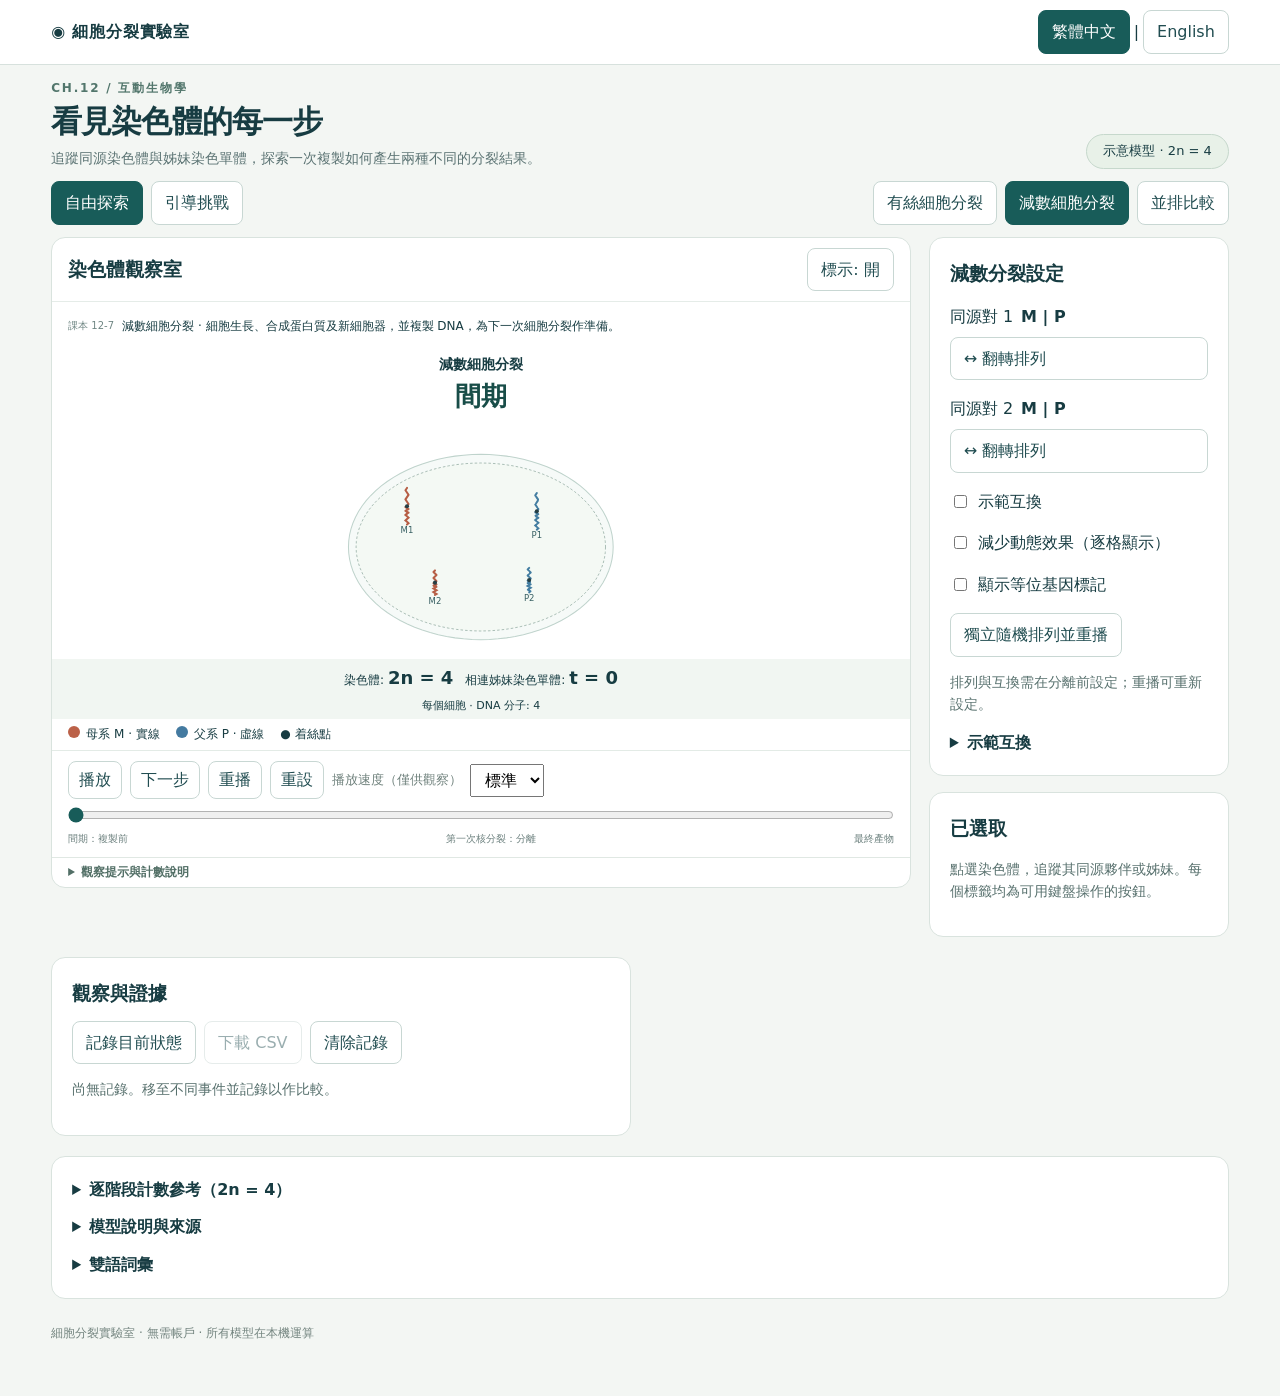
==== commit 738dd7cf: "Align phase descriptions and chromosome animation with supplied textbook" ====
--- a/offline.html
+++ b/offline.html
@@ -60,7 +60,7 @@
  ['meiosis',5.1],['meiosis',5.6],['meiosis',6.5],['meiosis',7.15],['meiosis',8]
 ];
 
-const terms=[["染色體","chromosome"],["同源染色體","homologous chromosomes"],["染色單體","chromatid"],["姊妹染色單體","sister chromatids"],["非姊妹染色單體","non-sister chromatids"],["着絲點","centromere"],["紡錘絲","spindle fibres"],["有絲細胞分裂","mitosis"],["減數細胞分裂","meiosis"],["核分裂","nuclear division"],["細胞質分裂","cytoplasmic division"],["二倍體","diploid"],["單倍體","haploid"],["獨立分配","independent assortment"],["互換","crossing over"],["間期","interphase"]];
+const terms=[["染色體","chromosome"],["同源染色體","homologous chromosomes"],["染色單體","chromatid"],["姊妹染色單體","sister chromatids"],["非姊妹染色單體","non-sister chromatids"],["着絲點","centromere"],["紡錘絲","spindle fibres"],["有絲細胞分裂","mitosis"],["減數細胞分裂","meiosis"],["核分裂","nuclear division"],["胞質分裂（細胞質分裂）","cytoplasmic division"],["二倍體","diploid"],["單倍體","haploid"],["獨立分配","independent assortment"],["互換","crossing over"],["間期","interphase"],["染色質","chromatin"],["核膜","nuclear envelope"],["分裂溝","cleavage furrow"],["細胞板","cell plate"]];
 const dict={
   "zh": {
     "chromatids": "染色單體",
@@ -72,7 +72,7 @@
     "metaphase": "中期",
     "anaphase": "後期",
     "telophase": "末期",
-    "cytokinesis": "細胞質分裂",
+    "cytokinesis": "胞質分裂",
     "divisionComplete": "分裂完成",
     "observationHint": "觀察提示與計數說明",
     "lastCheckpoint": "上一個完整檢查點",
@@ -103,8 +103,8 @@
     "normal": "標準",
     "fast": "快速",
     "timeline": "概念事件進度",
-    "maternal": "母源 M · 實線",
-    "paternal": "父源 P · 虛線",
+    "maternal": "母系 M · 實線",
+    "paternal": "父系 P · 虛線",
     "select": "點選染色體，追蹤其同源夥伴或姊妹。每個標籤均為可用鍵盤操作的按鈕。",
     "selected": "已選取",
     "identity": "身份",
@@ -143,8 +143,8 @@
     "norep": "兩次減數核分裂之間不再複製 DNA。",
     "variation": "n = 2、沒有互換時，重複分裂可出現四種母／父源組合；單次分裂只產生其中一部分，不一定有四種。",
     "assumptions": "模型說明與來源",
-    "assumptionText": "本模型為等分的二維示意圖，時間與長度均非人體實測數據；不表示人類卵子形成四個等大的功能性配子。等位基因在兩個相同位置以 M／P 標記，僅作追蹤；不涉及連鎖計算。紡錘絲為方向示意。成核與細胞質分裂以形成子細胞概括。",
-    "source": "依使用者提供的第 12 章規格與雙語詞彙實作；未提供 te_12_c.pdf，未核對印刷頁 12-3–12-20 或課本圖。未另行核對 EDB 文件；此工具不聲稱逐頁課程認證。",
+    "assumptionText": "本模型為等分的二維示意圖，時間與長度均非人體實測數據；不表示人類卵子形成四個等大的功能性配子。等位基因在兩個相同位置以 M／P 標記，僅作追蹤；不涉及連鎖計算。紡錘絲為方向示意。成核與細胞質分裂以形成子細胞概括。 本模型示意動物細胞的分裂溝；植物細胞則形成細胞板（課本 12-9）。間期及末期的波浪線只作染色質身份追蹤，並非光顯微鏡下可分辨的個別染色體；着絲點標記亦作追蹤用。方向及階段時長均為示意，胞質分裂可在核分裂接近尾聲時開始。",
+    "source": "已核對你提供的 te_12_c.pdf：染色體與同源染色體（12-3–12-4）、間期（12-7）、有絲分裂與胞質分裂（12-8–12-9）、減數分裂（12-14–12-15）、獨立分配與互換（12-17–12-18）及比較（12-19）。階段說明依課本改述，圖像為原創示意。t 的定義來自你提供的計數參考圖，並非課本符號。未另行核對 EDB 補充文件。",
     "glossary": "雙語詞彙",
     "stages": [
       "間期：複製前",
@@ -232,26 +232,27 @@
     "countReference": "逐階段計數參考（2n = 4）",
     "referenceExplanation": "參照你提供的人類 2n = 46 表，這裡換算為本模型 2n = 4。各列按每個細胞計；後期、末期按尚未完成細胞質分裂的整個細胞計，分裂完成後按每個子細胞計。t 只計仍相連的姊妹染色單體。分離後 t = 0 是命名慣例，不表示 DNA 消失；若把單染色單體染色體也計作一條染色單體，數目會等於本表的 DNA 分子數。",
     "phaseCopy": {
-      "interphaseName": "細胞生長並在分裂前複製 DNA；複製後每條染色體有兩條相連的姊妹染色單體。",
-      "prophase": "染色體凝縮，紡錘絲開始形成；每條染色體的兩條姊妹染色單體仍相連。",
-      "metaphase": "染色體個別排列在細胞中央；姊妹染色單體連向相反兩極的紡錘絲。",
-      "anaphase": "着絲點分開，姊妹染色單體各自成為子染色體，移向相反兩極。",
-      "telophase": "子染色體到達兩極，新細胞核形成；每個新細胞核保留原有染色體數目。",
-      "cytokinesis": "細胞質分開，形成兩個二倍體子細胞；每個有 4 條染色體。",
-      "prophaseI": "同源染色體配對；非姊妹染色單體可在相應位置互換片段。",
-      "metaphaseI": "同源染色體成對排列在細胞中央；每對的方向可獨立改變。",
-      "anaphaseI": "同源染色體移向相反兩極；姊妹染色單體仍在着絲點相連。",
-      "telophaseI": "染色體到達兩極並形成單倍體細胞核；每條染色體仍有兩條姊妹染色單體。",
-      "cytokinesisI": "細胞質分開形成兩個單倍體子細胞；每個有 2 條染色體、4 個 DNA 分子。",
-      "prophaseII": "兩個子細胞開始第二次核分裂並形成紡錘絲；兩次分裂之間沒有 DNA 複製。",
-      "metaphaseII": "染色體個別排列在每個細胞中央；姊妹染色單體連向相反兩極。",
-      "anaphaseII": "着絲點分開，姊妹染色單體各自成為子染色體，移向相反兩極。",
-      "telophaseII": "子染色體到達兩極，形成四個單倍體細胞核。",
-      "cytokinesisII": "細胞質分開，形成四個單倍體產物；每個有 2 條染色體、2 個 DNA 分子。",
+      "interphaseName": "細胞生長、合成蛋白質及新細胞器，並複製 DNA，為下一次細胞分裂作準備。",
+      "prophase": "已複製的 DNA 捲曲成染色體，每條有兩條在着絲點相連的染色單體；核膜分解，紡錘絲開始形成。",
+      "metaphase": "染色體個別排列在細胞的赤道面上，紡錘絲與染色體的着絲點相連。",
+      "anaphase": "紡錘絲縮短，將姊妹染色單體拉向細胞兩極；分離後稱為子染色體。",
+      "telophase": "紡錘絲分解，新的核膜在各套子染色體周圍形成；染色體散開成染色質。",
+      "cytokinesis": "動物細胞的細胞膜向內凹陷，分裂溝逐漸加深，把細胞質分成兩份，形成兩個子細胞。",
+      "prophaseI": "已複製的 DNA 捲曲成染色體；同源染色體配對並排，非姊妹染色單體可互換片段；核膜分解。",
+      "metaphaseI": "同源染色體成對排列在赤道面上，紡錘絲與各條染色體的着絲點相連。",
+      "anaphaseI": "紡錘絲縮短，將每對同源染色體的兩個成員拉向兩極；姊妹染色單體仍相連。",
+      "telophaseI": "紡錘絲分解，新的核膜在各套染色體周圍形成，隨後進行胞質分裂。",
+      "cytokinesisI": "胞質分裂形成兩個單倍體子細胞；每個有 2 條染色體，每條仍含兩條姊妹染色單體。",
+      "prophaseII": "核膜再次分解，紡錘絲再次形成；兩次分裂之間沒有 DNA 複製。",
+      "metaphaseII": "各細胞的染色體個別排列在赤道面上，紡錘絲與着絲點相連。",
+      "anaphaseII": "紡錘絲縮短，將姊妹染色單體分別拉向兩極；分離後稱為子染色體。",
+      "telophaseII": "紡錘絲分解，新的核膜在各套子染色體周圍形成；染色體散開成染色質，隨後進行胞質分裂。",
+      "cytokinesisII": "胞質分裂形成四個單倍體子細胞；每個只含每對同源染色體的一個成員。",
       "divisionCompleteMitosis": "完成一次核分裂與細胞質分裂：兩個二倍體子細胞，在本模型中遺傳資料相同。",
       "divisionCompleteMeiosis": "完成兩次核分裂與細胞質分裂：四個單倍體產物；沒有第二次 DNA 複製。"
     },
-    "endMeiosisI": "減數分裂 I 完成（各子細胞）"
+    "endMeiosisI": "減數分裂 I 完成（各子細胞）",
+    "pagePrefix": "課本 "
   },
   "en": {
     "chromatids": "Chromatids",
@@ -334,8 +335,8 @@
     "norep": "There is no DNA replication between the two meiotic nuclear divisions.",
     "variation": "For n = 2 without crossing over, four maternal/paternal combinations are possible across runs. One meiosis produces only a subset; it need not produce all four.",
     "assumptions": "Model information & sources",
-    "assumptionText": "An equal-division 2D schematic: timing and lengths are not measured human data. It does not imply that human oogenesis produces four equal functional gametes. Two matching loci carry M/P origin markers for tracing only, without linkage calculations. Spindle fibres indicate direction. Daughter-cell formation summarises nuclear re-formation and cytoplasmic division.",
-    "source": "Implemented from the supplied chapter 12 specification and bilingual glossary. te_12_c.pdf was not supplied; printed pages 12-3–12-20 and textbook figures have not been inspected. EDB documents have not been independently checked; this tool does not claim page-by-page curriculum certification.",
+    "assumptionText": "An equal-division 2D schematic: timing and lengths are not measured human data. It does not imply that human oogenesis produces four equal functional gametes. Two matching loci carry M/P origin markers for tracing only, without linkage calculations. Spindle fibres indicate direction. Daughter-cell formation summarises nuclear re-formation and cytoplasmic division. The model shows an animal-cell cleavage furrow; plant cells form a cell plate (12-9). Wavy traces in interphase and telophase preserve chromatin identities, not individually visible chromosomes under a light microscope. Centromere markers are retained for tracing. Orientation and phase duration are schematic; cytoplasmic division can begin towards the end of nuclear division.",
+    "source": "Checked against your te_12_c.pdf: chromosomes and homologues (12-3–12-4), interphase (12-7), mitosis and cytoplasmic division (12-8–12-9), meiosis (12-14–12-15), independent assortment and crossing over (12-17–12-18), and comparison (12-19). Phase descriptions are paraphrased from the textbook; drawings are original schematics. The t convention comes from your counting reference, not the textbook. EDB supplementary documents have not been independently checked.",
     "glossary": "Bilingual glossary",
     "stages": [
       "Interphase: before replication",
@@ -423,26 +424,27 @@
     "countReference": "Phase-by-phase count reference (2n = 4)",
     "referenceExplanation": "Adapted from your human 2n = 46 reference to this 2n = 4 model. Each row counts one whole cell before cytoplasmic division, or each daughter after division. Here t counts only sister chromatids still joined together. After separation, t = 0 is a naming convention, not loss of DNA. Texts that count a single-chromatid chromosome as one chromatid would instead use the DNA-molecule column for that count.",
     "phaseCopy": {
-      "interphaseName": "The cell grows and replicates DNA before division. Each replicated chromosome has two joined sister chromatids.",
-      "prophase": "Chromosomes condense and spindle fibres form. The two sister chromatids of each chromosome remain joined.",
-      "metaphase": "Chromosomes align individually at the cell equator; sister chromatids attach to spindle fibres from opposite poles.",
-      "anaphase": "Centromeres separate. Sister chromatids become daughter chromosomes and move to opposite poles.",
-      "telophase": "Daughter chromosomes reach the poles and new nuclei form, each retaining the original chromosome number.",
-      "cytokinesis": "The cytoplasm divides, forming two diploid daughter cells with 4 chromosomes each.",
-      "prophaseI": "Homologous chromosomes pair. Non-sister chromatids may exchange corresponding segments by crossing over.",
-      "metaphaseI": "Homologous pairs align at the cell equator. Each pair can orient independently of the other pair.",
-      "anaphaseI": "Homologous chromosomes move to opposite poles; sister chromatids remain joined at their centromeres.",
-      "telophaseI": "Chromosomes reach the poles and haploid nuclei form. Each chromosome still has two sister chromatids.",
-      "cytokinesisI": "The cytoplasm divides into two haploid cells, each with 2 chromosomes and 4 DNA molecules.",
-      "prophaseII": "The two cells begin the second nuclear division and form spindle fibres. There is no DNA replication between divisions.",
-      "metaphaseII": "Chromosomes align individually at each cell equator; sister chromatids attach towards opposite poles.",
-      "anaphaseII": "Centromeres separate. Sister chromatids become daughter chromosomes and move to opposite poles.",
-      "telophaseII": "Daughter chromosomes reach the poles and four haploid nuclei form.",
-      "cytokinesisII": "The cytoplasm divides, forming four haploid products, each with 2 chromosomes and 2 DNA molecules.",
+      "interphaseName": "The cell grows, makes proteins and new organelles, and replicates DNA in preparation for division.",
+      "prophase": "Replicated DNA coils into chromosomes with two chromatids joined at a centromere. The nuclear envelope breaks down; spindle fibres begin to form.",
+      "metaphase": "Chromosomes align individually at the equator, with spindle fibres attached to their centromeres.",
+      "anaphase": "Spindle fibres shorten and pull sister chromatids to opposite poles. After separation they are called daughter chromosomes.",
+      "telophase": "Spindle fibres break down; new nuclear envelopes form around the chromosome sets. Chromosomes uncoil into chromatin.",
+      "cytokinesis": "In this animal-cell model, the membrane folds inwards and the cleavage furrow deepens, dividing the cytoplasm into two daughter cells.",
+      "prophaseI": "Replicated DNA coils into chromosomes. Homologues pair; non-sister chromatids may exchange segments. The nuclear envelope breaks down.",
+      "metaphaseI": "Homologous pairs align at the equator, with spindle fibres attached to the centromeres.",
+      "anaphaseI": "Spindle fibres shorten and pull homologues to opposite poles. Sister chromatids remain joined.",
+      "telophaseI": "Spindle fibres break down and new nuclear envelopes form around the chromosome sets; cytoplasmic division follows.",
+      "cytokinesisI": "Cytoplasmic division forms two haploid cells, each with 2 chromosomes still consisting of two sister chromatids.",
+      "prophaseII": "Nuclear envelopes break down again and spindle fibres form again. No DNA replication occurs between the divisions.",
+      "metaphaseII": "Chromosomes align individually at each cell equator, with spindle fibres attached to their centromeres.",
+      "anaphaseII": "Spindle fibres shorten and pull sisters to opposite poles. Once separated, they are daughter chromosomes.",
+      "telophaseII": "Spindle fibres break down and new nuclear envelopes form. Chromosomes uncoil into chromatin; cytoplasmic division follows.",
+      "cytokinesisII": "Cytoplasmic division forms four haploid cells, each containing one member of each homologous pair.",
       "divisionCompleteMitosis": "One nuclear division and cytoplasmic division are complete: two diploid daughters with matching genetic information in this model.",
       "divisionCompleteMeiosis": "Two nuclear divisions and cytoplasmic division are complete: four haploid products, without a second DNA replication."
     },
-    "endMeiosisI": "End of meiosis I (each daughter)"
+    "endMeiosisI": "End of meiosis I (each daughter)",
+    "pagePrefix": "p. "
   }
 };
 
@@ -531,10 +533,10 @@
 function nucleiAt(kind,p) {
   const first=ease((p-4)/.3)*(kind==='meiosis'?1-ease((p-5)/.45):1);
   const second=kind==='meiosis'?ease((p-7)/.3):0;
-  return [115,325].flatMap((cy,i)=>[
+  return [{key:'parent-nucleus',path:boundary(300,220,245,165),opacity:1-ease(p-1)},...[115,325].flatMap((cy,i)=>[
     {key:`first-${i}`,path:boundary(300,cy,248,67),opacity:first},
     ...[155,445].map((cx,j)=>({key:`second-${i}-${j}`,path:boundary(cx,cy,110,65),opacity:second}))
-  ]);
+  ])];
 }
 
 function sceneAt(kind, position, flips = [false,false], crossing = false) {
@@ -553,7 +555,7 @@
       recipient: exchanged===1 ? partner : a.key};
   });
   const attached = kind==='mitosis' ? 1-ease(p-3) : 1-ease(p-6);
-  const spindleI = ease(p-2)*(1-ease(p-4));
+  const spindleI = ease(p-1)*(1-ease(p-4));
   const spindleII = kind==='meiosis' ? ease(p-5)*(1-ease(p-7)) : 0;
   const spindles = strands.map(a=>{
     const pole = (a.origin==='M')!==flips[a.pair-1] ? 0 : 1;
@@ -562,7 +564,8 @@
     if(p>=5 && kind==='meiosis'){ x=a.sister===0?25:575; y=pole===0?115:325; opacity=spindleII; }
     return {key:a.key,x,y,toX:a.x,toY:a.y,opacity:opacity*a.opacity};
   });
-  return {position:p,strands,distal,membranes:membranesAt(kind,p),nuclei:nucleiAt(kind,p),spindles,attached};
+  const chromatin=Math.max(1-ease(p-1),kind==='mitosis'?ease((p-4)/.6):ease((p-7)/.6));
+  return {position:p,chromatin,strands,distal,membranes:membranesAt(kind,p),nuclei:nucleiAt(kind,p),spindles,attached};
 }
 
 // Phase names are navigation aids for the continuous schematic, not timing data.
@@ -583,6 +586,13 @@
   return {key:'divisionComplete',division:''};
 }
 
+function phaseSource(kind,position) {
+  const phase=phaseAt(kind,position);
+  if(phase.key==='interphaseName')return '12-7';
+  if(kind==='mitosis')return ['cytokinesis','divisionComplete'].includes(phase.key)?'12-9':'12-8';
+  return phase.division==='I'?'12-14':'12-15';
+}
+
 
 
 
@@ -617,6 +627,17 @@
 }
 function setAttributes(node, attributes) {
   for(const [name,value] of Object.entries(attributes)) node.setAttribute(name,value);
+}
+// Identity traces remain original schematic geometry rather than textbook art.
+function traceBetween(a,b,amount) {
+  const dx=b.x-a.x,dy=b.y-a.y,length=Math.hypot(dx,dy)||1;
+  return Array.from({length:9},(_,i)=>{const f=i/8,w=Math.sin(f*Math.PI*4)*3*amount;
+    return `${i?'L':'M'} ${a.x+dx*f-dy/length*w} ${a.y+dy*f+dx/length*w}`;
+  }).join(' ');
+}
+function strandTrace(a,distal,chromatin) {
+  const centre={x:a.x,y:a.y},top={x:a.x+a.topX,y:a.y+a.topY},cut={x:a.x+a.bottomX*.4,y:a.y+a.bottomY*.4},bottom={x:a.x+a.bottomX,y:a.y+a.bottomY};
+  return distal?traceBetween(cut,bottom,chromatin):traceBetween(top,centre,chromatin)+' '+traceBetween(centre,cut,chromatin).replace(/^M/,'L');
 }
 function paintDrawing(svg) {
   const kind=svg.dataset.kind,view=svgViews.get(svg)||initialiseScene(svg);
@@ -634,7 +655,7 @@
     const labelOpacity=a.sister===0?1:1-frame.attached;
     node.classList.toggle('selected',selected);node.classList.toggle('related',!selected&&related);
     setAttributes(node,{opacity:a.opacity,tabindex:a.opacity<.01?-1:0,'aria-hidden':a.opacity<.01,'aria-label':`${t('identity')} ${a.id}; ${t('homologue')} ${a.origin==='M'?'P':'M'}${a.pair}`});
-    setAttributes(node.querySelector('.proximal'),{d:`M ${a.x+a.topX} ${a.y+a.topY} L ${a.x} ${a.y} L ${a.x+a.bottomX*.4} ${a.y+a.bottomY*.4}`,stroke:colour(a.origin),'stroke-dasharray':a.origin==='P'?'6 3':''});
+    setAttributes(node.querySelector('.proximal'),{d:strandTrace(a,false,frame.chromatin),stroke:colour(a.origin),'stroke-width':7-3*frame.chromatin,'stroke-dasharray':a.origin==='P'?'6 3':''});
     setAttributes(node.querySelector('.centromere'),{cx:a.x,cy:a.y,opacity:labelOpacity});
     setAttributes(label,{x:a.x,y:a.y+a.length/2+17,opacity:s.labels?labelOpacity:0});
     label.textContent=a.id;
@@ -644,7 +665,7 @@
   for(const a of frame.distal) {
     const node=view.segments.get(a.key);
     setAttributes(node,{opacity:a.opacity});
-    setAttributes(node.querySelector('path'),{d:`M ${a.x+a.bottomX*.4} ${a.y+a.bottomY*.4} L ${a.x+a.bottomX} ${a.y+a.bottomY}`,stroke:colour(a.origin),'stroke-dasharray':a.origin==='P'?'6 3':''});
+    setAttributes(node.querySelector('path'),{d:strandTrace(a,true,frame.chromatin),stroke:colour(a.origin),'stroke-width':7-3*frame.chromatin,'stroke-dasharray':a.origin==='P'?'6 3':''});
     const allele=node.querySelector('text');setAttributes(allele,{x:a.x+a.bottomX+6,y:a.y+a.bottomY*.9,opacity:s.alleles?1:0});allele.textContent=a.origin+'b';
   }
 }
@@ -658,7 +679,7 @@
     count.innerHTML=`<span>${t('chromosomes')}: <strong>${info.notation}</strong></span><span>${t('joinedSisters')}: <strong>t = ${info.chromatids}</strong></span><span class="count-scope">${t('cell')} · ${t('dna')}: ${info.count[1]}</span>${info.perPole?`<span class="pole-count">${t('pole')}: ${info.perPole.notation}, t = ${info.perPole.chromatids} · ${t('dna')}: ${info.perPole.count[1]}</span>`:''}`;
   }
   const small=document.querySelector('.stage small'),title=document.querySelector('.stage b');
-  small.textContent=`${String(s.event+1).padStart(2,'0')} / 09`;
+  small.textContent=t('pagePrefix')+phaseSource(s.kind,s.reduced?Math.floor(s.position):s.position);
   title.textContent=t(s.kind)+' · '+phaseDescription(s.kind,s.reduced?Math.floor(s.position):s.position);
   document.getElementById('model-note').textContent=moving?t('transitionNote'):note();
   document.getElementById('timeline').value=s.position;
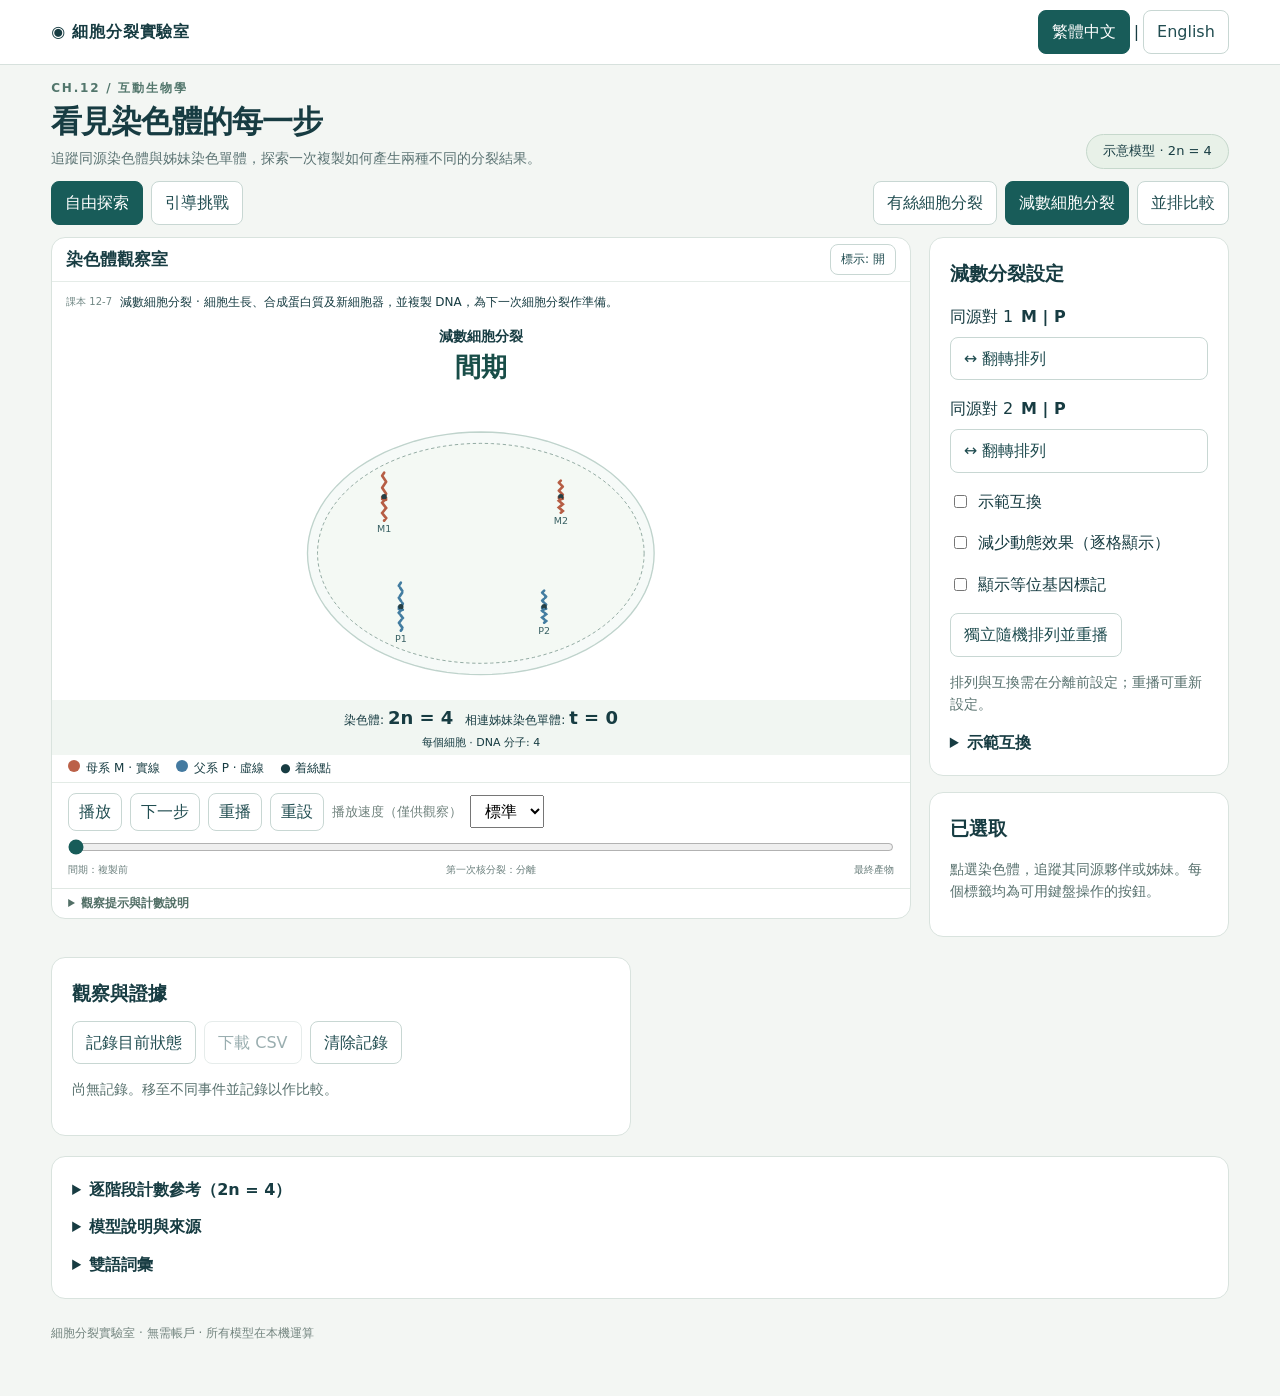
==== commit 8b96960e: "Enlarge chromosome model and clarify alignment without incidental overlap" ====
--- a/offline.html
+++ b/offline.html
@@ -28,6 +28,14 @@
 .count-scope{flex-basis:100%;text-align:center}
 @media(max-width:950px){.model svg{height:220px}.phase-label{font-size:24px}}
 @media(min-width:951px) and (max-height:850px){header{padding-top:6px;padding-bottom:6px}main{padding-top:10px}.intro .eyebrow{display:none}.intro h1{font-size:28px;margin:0;line-height:1.25}.intro{margin-bottom:8px}.toolbar{margin-bottom:8px}}
+/* Larger model without pushing playback below a laptop viewport. */
+.model svg{height:clamp(220px,calc(100dvh - 538px),350px)}
+.cardhead{padding:6px 14px}.cardhead h2{font-size:17px}.cardhead button{font-size:12px;padding:5px 10px}
+.stage{min-height:40px;padding:5px 14px}.sync-caption{padding:0 14px;font-size:10px;line-height:1.4;color:#70827d}
+.count{line-height:1.4}.legend{padding-top:4px;padding-bottom:4px}
+@media(min-width:951px) and (max-height:850px){.intro{margin-bottom:6px}.toolbar{margin-bottom:6px}}
+@media(max-width:950px){.model svg{height:270px}}
+.equator-line{stroke:#839e95;stroke-width:1.5;stroke-dasharray:5 5;fill:none}.equator-label{font-size:var(--allele-size,12px);fill:#527068}.exchange-legend{color:#41665d;font-size:11px}
 </style></head><body><header><a class="brand" href="#">◉ <span id="brand"></span></a><div class="language" aria-label="Language"><button id="zh" lang="zh-Hant">繁體中文</button><span>|</span><button id="en" lang="en">English</button></div></header><main id="app"></main><script type="module">
 const ids=['M1','P1','M2','P2'];
 function chrom(id,sister=0,cross=false){const pair=+id[1],origin=id[0];return {id,pair,origin,sister,loci:[origin, cross&&pair===1&&((origin==='M'&&sister===1)||(origin==='P'&&sister===0))?(origin==='M'?'P':'M'):origin]};}
@@ -143,7 +151,7 @@
     "norep": "兩次減數核分裂之間不再複製 DNA。",
     "variation": "n = 2、沒有互換時，重複分裂可出現四種母／父源組合；單次分裂只產生其中一部分，不一定有四種。",
     "assumptions": "模型說明與來源",
-    "assumptionText": "本模型為等分的二維示意圖，時間與長度均非人體實測數據；不表示人類卵子形成四個等大的功能性配子。等位基因在兩個相同位置以 M／P 標記，僅作追蹤；不涉及連鎖計算。紡錘絲為方向示意。成核與細胞質分裂以形成子細胞概括。 本模型示意動物細胞的分裂溝；植物細胞則形成細胞板（課本 12-9）。間期及末期的波浪線只作染色質身份追蹤，並非光顯微鏡下可分辨的個別染色體；着絲點標記亦作追蹤用。方向及階段時長均為示意，胞質分裂可在核分裂接近尾聲時開始。",
+    "assumptionText": "本模型為等分的二維示意圖，時間與長度均非人體實測數據；不表示人類卵子形成四個等大的功能性配子。等位基因在兩個相同位置以 M／P 標記，僅作追蹤；不涉及連鎖計算。紡錘絲為方向示意。成核與細胞質分裂以形成子細胞概括。 本模型示意動物細胞的分裂溝；植物細胞則形成細胞板（課本 12-9）。間期及末期的波浪線只作染色質身份追蹤，並非光顯微鏡下可分辨的個別染色體；着絲點標記亦作追蹤用。方向及階段時長均為示意，胞質分裂可在核分裂接近尾聲時開始。 有絲分裂的圖相對課本旋轉了方向，以保留上下兩極；赤道面與染色單體的朝向隨紡錘軸一致調整。DNA 在間期完成複製，凝縮則在前期進行；本動畫把凝縮集中於前期初段以便觀察。",
     "source": "已核對你提供的 te_12_c.pdf：染色體與同源染色體（12-3–12-4）、間期（12-7）、有絲分裂與胞質分裂（12-8–12-9）、減數分裂（12-14–12-15）、獨立分配與互換（12-17–12-18）及比較（12-19）。階段說明依課本改述，圖像為原創示意。t 的定義來自你提供的計數參考圖，並非課本符號。未另行核對 EDB 補充文件。",
     "glossary": "雙語詞彙",
     "stages": [
@@ -252,7 +260,9 @@
       "divisionCompleteMeiosis": "完成兩次核分裂與細胞質分裂：四個單倍體產物；沒有第二次 DNA 複製。"
     },
     "endMeiosisI": "減數分裂 I 完成（各子細胞）",
-    "pagePrefix": "課本 "
+    "pagePrefix": "課本 ",
+    "equator": "赤道面",
+    "exchangeLegend": "互換端段以另一親本的顏色標示"
   },
   "en": {
     "chromatids": "Chromatids",
@@ -335,7 +345,7 @@
     "norep": "There is no DNA replication between the two meiotic nuclear divisions.",
     "variation": "For n = 2 without crossing over, four maternal/paternal combinations are possible across runs. One meiosis produces only a subset; it need not produce all four.",
     "assumptions": "Model information & sources",
-    "assumptionText": "An equal-division 2D schematic: timing and lengths are not measured human data. It does not imply that human oogenesis produces four equal functional gametes. Two matching loci carry M/P origin markers for tracing only, without linkage calculations. Spindle fibres indicate direction. Daughter-cell formation summarises nuclear re-formation and cytoplasmic division. The model shows an animal-cell cleavage furrow; plant cells form a cell plate (12-9). Wavy traces in interphase and telophase preserve chromatin identities, not individually visible chromosomes under a light microscope. Centromere markers are retained for tracing. Orientation and phase duration are schematic; cytoplasmic division can begin towards the end of nuclear division.",
+    "assumptionText": "An equal-division 2D schematic: timing and lengths are not measured human data. It does not imply that human oogenesis produces four equal functional gametes. Two matching loci carry M/P origin markers for tracing only, without linkage calculations. Spindle fibres indicate direction. Daughter-cell formation summarises nuclear re-formation and cytoplasmic division. The model shows an animal-cell cleavage furrow; plant cells form a cell plate (12-9). Wavy traces in interphase and telophase preserve chromatin identities, not individually visible chromosomes under a light microscope. Centromere markers are retained for tracing. Orientation and phase duration are schematic; cytoplasmic division can begin towards the end of nuclear division. The mitosis diagram is rotated relative to the textbook to retain upper/lower poles; its equator and sister orientation follow that spindle axis. DNA replication finishes in interphase, while condensation occurs in prophase; the animation concentrates condensation in early prophase for readability.",
     "source": "Checked against your te_12_c.pdf: chromosomes and homologues (12-3–12-4), interphase (12-7), mitosis and cytoplasmic division (12-8–12-9), meiosis (12-14–12-15), independent assortment and crossing over (12-17–12-18), and comparison (12-19). Phase descriptions are paraphrased from the textbook; drawings are original schematics. The t convention comes from your counting reference, not the textbook. EDB supplementary documents have not been independently checked.",
     "glossary": "Bilingual glossary",
     "stages": [
@@ -444,7 +454,9 @@
       "divisionCompleteMeiosis": "Two nuclear divisions and cytoplasmic division are complete: four haploid products, without a second DNA replication."
     },
     "endMeiosisI": "End of meiosis I (each daughter)",
-    "pagePrefix": "p. "
+    "pagePrefix": "p. ",
+    "equator": "Equator",
+    "exchangeLegend": "Exchanged tips carry the other parent’s colour"
   }
 };
 
@@ -460,7 +472,7 @@
     const pair = Number(id[1]);
     const pole = (id[0] === 'M') !== flips[pair - 1] ? 0 : 1;
     const length=pair===1?72:48;
-    let x = [155, 410, 210, 395][index], y = [140, 150, 290, 285][index];
+    let x = [155,180,420,395][index], y = [135,300,135,300][index];
     const bend = event === 0 ? 0 : (sister === 0 ? -13 : 13);
     let topX=bend,topY=-length/2,bottomX=bend,bottomY=length/2;
     const opacity = event === 0 && sister === 1 ? 0 : 1;
@@ -478,7 +490,7 @@
       }
     }
     if (event >= 6 && kind === 'meiosis') {
-      x=300;y=(pole===0?115:325)+(pair===1?-38:38);
+      x=300;y=(pole===0?115:325)+(pair===1?-44:44);
     }
     if (event >= 7 && kind === 'meiosis') {
       x=sister===0?155:445;
@@ -488,6 +500,11 @@
     if(event>=8&&kind==='meiosis') {
       x+=(pair===1?-39:39);y=pole===0?115:325;
       topX=bottomX=0;topY=-length/2;bottomY=length/2;
+    }
+    // Rotate the metaphase X so the sister chromatids face the two poles.
+    // Our first spindle is vertical (the textbook diagram may be rotated).
+    if(event>=2&&event<=3 || kind==='meiosis'&&event>=4&&event<=5) {
+      [topX,topY]=[-topY,topX];[bottomX,bottomY]=[-bottomY,bottomX];
     }
     return {key: `${id}-s${sister}`, id, sister, pair, origin: id[0], x, y,
       length, topX,topY,bottomX,bottomY,opacity};
@@ -539,6 +556,13 @@
   ])];
 }
 
+function equatorsAt(kind,p) {
+  return [
+    {key:'first',x1:45,y1:220,x2:555,y2:220,labelX:545,labelY:180,opacity:ease((p-1.7)/.3)*(1-ease((p-3)/.35))},
+    ...[115,325].map((cy,i)=>({key:`second-${i}`,x1:300,y1:cy-85,x2:300,y2:cy+85,labelX:330,labelY:cy-70,opacity:kind==='meiosis'?ease((p-5.45)/.55)*(1-ease((p-6)/.35)):0}))
+  ];
+}
+
 function sceneAt(kind, position, flips = [false,false], crossing = false) {
   const p = Math.max(0, Math.min(8, position));
   const event = Math.min(7, Math.floor(p)), progress = p - event;
@@ -546,7 +570,17 @@
   const exchange = kind === 'meiosis' && crossing && event === 1;
   const fraction = ease(exchange ? progress / .65 : progress);
   const before = keyframe(kind, event, flips), after = keyframe(kind, event + 1, flips);
-  const strands = before.map((a,i) => interpolateStrand(a,after[i],fraction));
+  const strands = before.map((a,i) => {
+    const strand=interpolateStrand(a,after[i],fraction);
+    // When a homologous pair flips, route its members around each other rather
+    // than through each other. Pairing alone must never look like crossing over.
+    if(kind==='meiosis'&&event===1&&flips.some(Boolean)){
+      const arc=Math.max(0,Math.sin(Math.PI*fraction));
+      strand.x+=(a.pair===1?-1:1)*35*arc;
+      if(flips[a.pair-1])strand.x+=(a.origin==='M'?-1:1)*85*Math.sqrt(arc);
+    }
+    return strand;
+  });
   const exchanged = kind === 'meiosis' && crossing ? ease((p-1.65)/.35) : 0;
   const distal = strands.map(a => {
     const partner = a.key==='M1-s1' ? 'P1-s0' : a.key==='P1-s0' ? 'M1-s1' : a.key;
@@ -564,8 +598,8 @@
     if(p>=5 && kind==='meiosis'){ x=a.sister===0?25:575; y=pole===0?115:325; opacity=spindleII; }
     return {key:a.key,x,y,toX:a.x,toY:a.y,opacity:opacity*a.opacity};
   });
-  const chromatin=Math.max(1-ease(p-1),kind==='mitosis'?ease((p-4)/.6):ease((p-7)/.6));
-  return {position:p,chromatin,strands,distal,membranes:membranesAt(kind,p),nuclei:nucleiAt(kind,p),spindles,attached};
+  const chromatin=Math.max(1-ease((p-1)/.3),kind==='mitosis'?ease((p-4)/.6):ease((p-7)/.6));
+  return {position:p,chromatin,equators:equatorsAt(kind,p),strands,distal,membranes:membranesAt(kind,p),nuclei:nucleiAt(kind,p),spindles,attached};
 }
 
 // Phase names are navigation aids for the continuous schematic, not timing data.
@@ -607,20 +641,20 @@
 const colour=o=>o==='M'?'#b65e45':'#437da1';
 const svgViews = new WeakMap();
 function drawing(kind) {
-  return `<div class="model"><h3>${t(kind)}</h3><div class="scene-window"><svg data-kind="${kind}" viewBox="0 -110 600 550" role="group"></svg><span class="phase-label" data-phase="${kind}"></span></div><div class="count" data-count="${kind}"></div></div>`;
+  return `<div class="model"><h3>${t(kind)}</h3><div class="scene-window"><svg data-kind="${kind}" viewBox="0 -85 600 525" role="group"></svg><span class="phase-label" data-phase="${kind}"></span></div><div class="count" data-count="${kind}"></div></div>`;
 }
 function fitAnnotations(svg) {
-  const box=svg.getBoundingClientRect(),scale=Math.min(box.width/600,box.height/550);
-  if(scale>0){svg.style.setProperty('--annotation-size',Math.max(11,8.5/scale)+'px');svg.style.setProperty('--allele-size',Math.max(10,8/scale)+'px');}
+  const box=svg.getBoundingClientRect(),scale=Math.min(box.width/600,box.height/525);
+  if(scale>0){svg.style.setProperty('--annotation-size',Math.max(11,9.5/scale)+'px');svg.style.setProperty('--allele-size',Math.max(10,9/scale)+'px');}
 }
 function initialiseScene(svg) {
   const scene=sceneAt(svg.dataset.kind,0);
   svg.innerHTML=`<g class="membranes">${scene.membranes.map(a=>`<path data-membrane="${a.key}" class="cell"/>`).join('')}</g>
-    <g class="nuclei" aria-hidden="true">${scene.nuclei.map(a=>`<path data-nucleus="${a.key}" class="nuclear-envelope"/>`).join('')}</g><g class="spindles" aria-hidden="true">${scene.strands.map(a=>`<path data-spindle="${a.key}" fill="none" stroke="#b5cec3" stroke-width="1.3"/>`).join('')}</g>
+    <g class="equators" aria-hidden="true">${scene.equators.map(a=>`<g data-equator="${a.key}"><path class="equator-line"/><text class="equator-label"/></g>`).join('')}</g><g class="nuclei" aria-hidden="true">${scene.nuclei.map(a=>`<path data-nucleus="${a.key}" class="nuclear-envelope"/>`).join('')}</g><g class="spindles" aria-hidden="true">${scene.strands.map(a=>`<path data-spindle="${a.key}" fill="none" stroke="#b5cec3" stroke-width="1.3"/>`).join('')}</g>
     <g class="chromatids">${[...scene.strands].sort((a,b)=>b.sister-a.sister).map(a=>`<g class="chromosome" data-chrom="${a.id}" data-strand="${a.key}" role="button" tabindex="0"><path class="proximal" fill="none" stroke-width="7" stroke-linecap="round"/><circle class="centromere" r="4" fill="#253f45"/><text class="svgtext origin-label" text-anchor="middle"/><text class="svgtext allele-proximal"/></g>`).join('')}</g>
     <g class="segments" aria-hidden="true">${scene.strands.map(a=>`<g data-segment="${a.key}"><path fill="none" stroke-width="7" stroke-linecap="round"/><text class="svgtext allele-distal"/></g>`).join('')}</g>`;
   const view={};
-  for(const [group,attribute] of [['strands','strand'],['segments','segment'],['membranes','membrane'],['spindles','spindle'],['nuclei','nucleus']])
+  for(const [group,attribute] of [['strands','strand'],['segments','segment'],['membranes','membrane'],['spindles','spindle'],['nuclei','nucleus'],['equators','equator']])
     view[group]=new Map([...svg.querySelectorAll(`[data-${attribute}]`)].map(node=>[node.dataset[attribute],node]));
   svgViews.set(svg,view);
   return view;
@@ -636,7 +670,7 @@
   }).join(' ');
 }
 function strandTrace(a,distal,chromatin) {
-  const centre={x:a.x,y:a.y},top={x:a.x+a.topX,y:a.y+a.topY},cut={x:a.x+a.bottomX*.4,y:a.y+a.bottomY*.4},bottom={x:a.x+a.bottomX,y:a.y+a.bottomY};
+  const centre={x:a.x,y:a.y},top={x:a.x+a.topX,y:a.y+a.topY},cut={x:a.x+a.bottomX*.15,y:a.y+a.bottomY*.15},bottom={x:a.x+a.bottomX,y:a.y+a.bottomY};
   return distal?traceBetween(cut,bottom,chromatin):traceBetween(top,centre,chromatin)+' '+traceBetween(centre,cut,chromatin).replace(/^M/,'L');
 }
 function paintDrawing(svg) {
@@ -646,6 +680,7 @@
   const name=phaseName(kind,position);
   document.querySelector(`[data-phase="${kind}"]`).textContent=name;
   svg.setAttribute('aria-label',t(kind)+' — '+name);
+  for(const a of frame.equators){const node=view.equators.get(a.key);setAttributes(node,{opacity:a.opacity});setAttributes(node.querySelector('path'),{d:`M ${a.x1} ${a.y1} L ${a.x2} ${a.y2}`});const label=node.querySelector('text');setAttributes(label,{x:a.labelX,y:a.labelY,'text-anchor':a.key==='first'?'end':'start'});label.textContent=t('equator');}
   for(const a of frame.nuclei)setAttributes(view.nuclei.get(a.key),{d:a.path,opacity:a.opacity});
   for(const a of frame.membranes) setAttributes(view.membranes.get(a.key),{d:a.path,opacity:a.opacity});
   for(const a of frame.spindles) setAttributes(view.spindles.get(a.key),{d:`M ${a.x} ${a.y} L ${a.toX} ${a.toY}`,opacity:a.opacity});
@@ -657,15 +692,16 @@
     setAttributes(node,{opacity:a.opacity,tabindex:a.opacity<.01?-1:0,'aria-hidden':a.opacity<.01,'aria-label':`${t('identity')} ${a.id}; ${t('homologue')} ${a.origin==='M'?'P':'M'}${a.pair}`});
     setAttributes(node.querySelector('.proximal'),{d:strandTrace(a,false,frame.chromatin),stroke:colour(a.origin),'stroke-width':7-3*frame.chromatin,'stroke-dasharray':a.origin==='P'?'6 3':''});
     setAttributes(node.querySelector('.centromere'),{cx:a.x,cy:a.y,opacity:labelOpacity});
-    setAttributes(label,{x:a.x,y:a.y+a.length/2+17,opacity:s.labels?labelOpacity:0});
+    const sideLabel=kind==='meiosis'&&frame.attached>.5&&position>1;
+    setAttributes(label,{x:a.x+(sideLabel?(a.origin==='M'?-1:1)*(a.length/2+20):0),y:sideLabel?a.y+5:a.y+a.length/2+17,'text-anchor':sideLabel?(a.origin==='M'?'end':'start'):'middle',opacity:s.labels?labelOpacity:0});
     label.textContent=a.id;
     const allele=node.querySelector('.allele-proximal');
     setAttributes(allele,{x:a.x+a.topX+6,y:a.y+a.topY*.7,opacity:s.alleles?1:0});allele.textContent=a.origin+'a';
   }
   for(const a of frame.distal) {
     const node=view.segments.get(a.key);
-    setAttributes(node,{opacity:a.opacity});
-    setAttributes(node.querySelector('path'),{d:strandTrace(a,true,frame.chromatin),stroke:colour(a.origin),'stroke-width':7-3*frame.chromatin,'stroke-dasharray':a.origin==='P'?'6 3':''});
+    setAttributes(node,{opacity:a.opacity,'data-recipient':a.recipient});
+    setAttributes(node.querySelector('path'),{d:strandTrace(a,true,frame.chromatin),stroke:colour(a.origin),'stroke-width':(7-3*frame.chromatin)+(a.recipient!==a.key?1:0),'stroke-dasharray':a.origin==='P'?'6 3':''});
     const allele=node.querySelector('text');setAttributes(allele,{x:a.x+a.bottomX+6,y:a.y+a.bottomY*.9,opacity:s.alleles?1:0});allele.textContent=a.origin+'b';
   }
 }
@@ -692,7 +728,7 @@
 function render(){const retained=new Map([...document.querySelectorAll('svg[data-kind]')].map(svg=>[svg.dataset.kind,svg]));const focused=document.activeElement?.id;document.documentElement.lang=lang==='zh'?'zh-Hant':'en-GB';document.title=t('brand');document.getElementById('brand').textContent=t('brand');['zh','en'].forEach(l=>{document.getElementById(l).classList.toggle('active',l===lang);document.getElementById(l).setAttribute('aria-pressed',l===lang)});
  const q=t('questions')[s.q];
  document.getElementById('app').innerHTML=`<div class="intro"><div><div class="eyebrow">${t('eyebrow')}</div><h1>${t('title')}</h1><p>${t('intro')}</p></div><span class="pill">${t('badge')}</span></div><nav class="toolbar" aria-label="${t('model')}">${btn('explore','explore',s.mode==='explore')}${btn('challenge','challenge',s.mode==='challenge')}<span style="flex:1"></span>${btn('mitosis','mitosis',s.kind==='mitosis')}${btn('meiosis','meiosis',s.kind==='meiosis')}${btn('compare','compare',s.compare)}</nav>
- <div class="layout"><section class="card"><div class="cardhead"><h2>${t('model')}</h2><button id="labels" aria-pressed="${s.labels}">${t('labels')}: ${t(s.labels?'on':'off')}</button></div><div class="stage"><small>${String(s.event+1).padStart(2,'0')} / 09</small> <b>${stage(s.kind,s.event)}</b></div>${s.compare?`<div class="muted" style="padding:0 20px">${t('sync')}</div>`:''}<div class="modelgrid ${s.compare?'compare':''}">${s.compare?drawing('mitosis')+drawing('meiosis'):drawing(s.kind)}</div><div class="legend"><span><i class="dot"></i>${t('maternal')}</span><span><i class="dot p"></i>${t('paternal')}</span><span>● ${terms[5][lang==='zh'?0:1]}</span></div><div class="transport"><div class="row">${btn('play',s.playing?'pause':'play',s.playing)}${btn('step','step')}${btn('replay','replay')}${btn('reset','reset')}<label for="speed" class="muted">${t('speed')}</label><select id="speed"><option value="4200" ${s.speed===4200?'selected':''}>${t('slow')}</option><option value="2400" ${s.speed===2400?'selected':''}>${t('normal')}</option><option value="1200" ${s.speed===1200?'selected':''}>${t('fast')}</option></select></div><input id="timeline" type="range" min="0" max="8" step="0.001" value="${s.position}" aria-label="${t('timeline')}"/><div class="events"><span>${t('stages')[0]}</span><span>${t('stages')[4]}</span><span>${t('stages')[8]}</span></div></div><details class="observation-note"><summary>${t('observationHint')}</summary><div class="notice" id="model-note">${note()}</div></details></section>
+ <div class="layout"><section class="card"><div class="cardhead"><h2>${t('model')}</h2><button id="labels" aria-pressed="${s.labels}">${t('labels')}: ${t(s.labels?'on':'off')}</button></div><div class="stage"><small>${String(s.event+1).padStart(2,'0')} / 09</small> <b>${stage(s.kind,s.event)}</b></div>${s.compare?`<div class="sync-caption">${t('sync')}</div>`:''}<div class="modelgrid ${s.compare?'compare':''}">${s.compare?drawing('mitosis')+drawing('meiosis'):drawing(s.kind)}</div><div class="legend"><span><i class="dot"></i>${t('maternal')}</span><span><i class="dot p"></i>${t('paternal')}</span><span>● ${terms[5][lang==='zh'?0:1]}</span>${s.cross?`<span class="exchange-legend">${t('exchangeLegend')}</span>`:''}</div><div class="transport"><div class="row">${btn('play',s.playing?'pause':'play',s.playing)}${btn('step','step')}${btn('replay','replay')}${btn('reset','reset')}<label for="speed" class="muted">${t('speed')}</label><select id="speed"><option value="4200" ${s.speed===4200?'selected':''}>${t('slow')}</option><option value="2400" ${s.speed===2400?'selected':''}>${t('normal')}</option><option value="1200" ${s.speed===1200?'selected':''}>${t('fast')}</option></select></div><input id="timeline" type="range" min="0" max="8" step="0.001" value="${s.position}" aria-label="${t('timeline')}"/><div class="events"><span>${t('stages')[0]}</span><span>${t('stages')[4]}</span><span>${t('stages')[8]}</span></div></div><details class="observation-note"><summary>${t('observationHint')}</summary><div class="notice" id="model-note">${note()}</div></details></section>
  <aside class="sidebar"><section class="card panel"><h2>${t('settings')}</h2>${[0,1].map(i=>`<div class="control"><label>${t('pair')} ${i+1} <b>${s.flips[i]?'P | M':'M | P'}</b></label><button id="flip${i}" ${s.event>=4?'disabled':''}>↔ ${t('flip')}</button></div>`).join('')}<div class="control"><label><input id="cross" type="checkbox" ${s.cross?'checked':''} ${s.event>=4?'disabled':''}>${t('cross')}</label></div><div class="control"><label><input id="reduced" type="checkbox" ${s.reduced?'checked':''}>${t('reducedMotion')}</label></div><div class="control"><label><input id="alleles" type="checkbox" ${s.alleles?'checked':''}>${t('alleles')}</label></div>${btn('random','random')}<p>${t('locked')}</p><details><summary>${t('cross')}</summary><p>${t('crosshelp')}</p></details></section><section class="card panel"><h2>${t('selected')}</h2><p>${s.selected?`${t('identity')}: <b>${s.selected}</b><br>${t('homologue')}: <b>${s.selected[0]==='M'?'P':'M'}${s.selected[1]}</b><br>${t('sisterHelp')}`:t('select')}</p></section></aside></div>
  <div class="below"><section class="card panel"><h2>${t('observations')}</h2><div class="row">${btn('record','record')}${btn('download','download')}${btn('clear','clear')}</div>${s.records.length?`<div class="scroll"><table data-records><thead><tr><th>${t('trial')}</th><th>${t('stage')}</th><th>${t('chromosomeChromatidCounts')}</th><th>${t('result')}</th></tr></thead><tbody>${s.records.map((r,i)=>`<tr><td>${i+1}<br>${t(r.kind)}<br>${t('crossCSV')}: ${t(r.cross?'on':'off')}<br>${r.flips.map(x=>x?'P|M':'M|P').join(' / ')}</td><td>${phaseName(r.kind,r.position)}<br>${t('time')}: ${r.position.toFixed(3)}</td><td>${r.counting.notation} / t = ${r.counting.chromatids}<br>${t('cell')} · ${t('dna')}: ${r.counting.count[1]}${r.counting.perPole?`<br>${t('pole')}: ${r.counting.perPole.notation}, t = ${r.counting.perPole.chromatids} · ${t('dna')}: ${r.counting.perPole.count[1]}`:''}</td><td>${r.event===8?r.snap.cells.map(c=>c.map(a=>`${a.id} [${a.loci.join('·')}]`).join(' + ')).join('<br>'):'—'}</td></tr>`).join('')}</tbody></table></div>`:`<p class="muted">${t('empty')}</p>`}</section>
  <section class="card panel" ${s.mode!=='challenge'?'hidden':''}><div class="eyebrow">${s.q+1} / 5</div><h2>${t('guide')}</h2><h3>${q[0]}</h3><p>${t('predict')}</p><div class="qoptions">${q[1].map((a,i)=>`<button data-choice="${i}" class="${s.choice===i?'active':''}">${a}</button>`).join('')}</div><div class="row">${btn('check','check')}${btn('hint','hint')}${btn('reveal','reveal')}</div>${s.hint?`<p class="notice">${q[3]}${s.hint>1?' '+t('predict'):''}</p>`:''}${s.attempt||s.reveal?`<div class="feedback">${s.attempt?t('attempt')+'<br>':''}${q[2]}</div>`:''}<label for="response"><p>${t('explain')}</p></label><textarea id="response">${esc(s.response)}</textarea>${btn('qnext','qnext')}</section></div>
